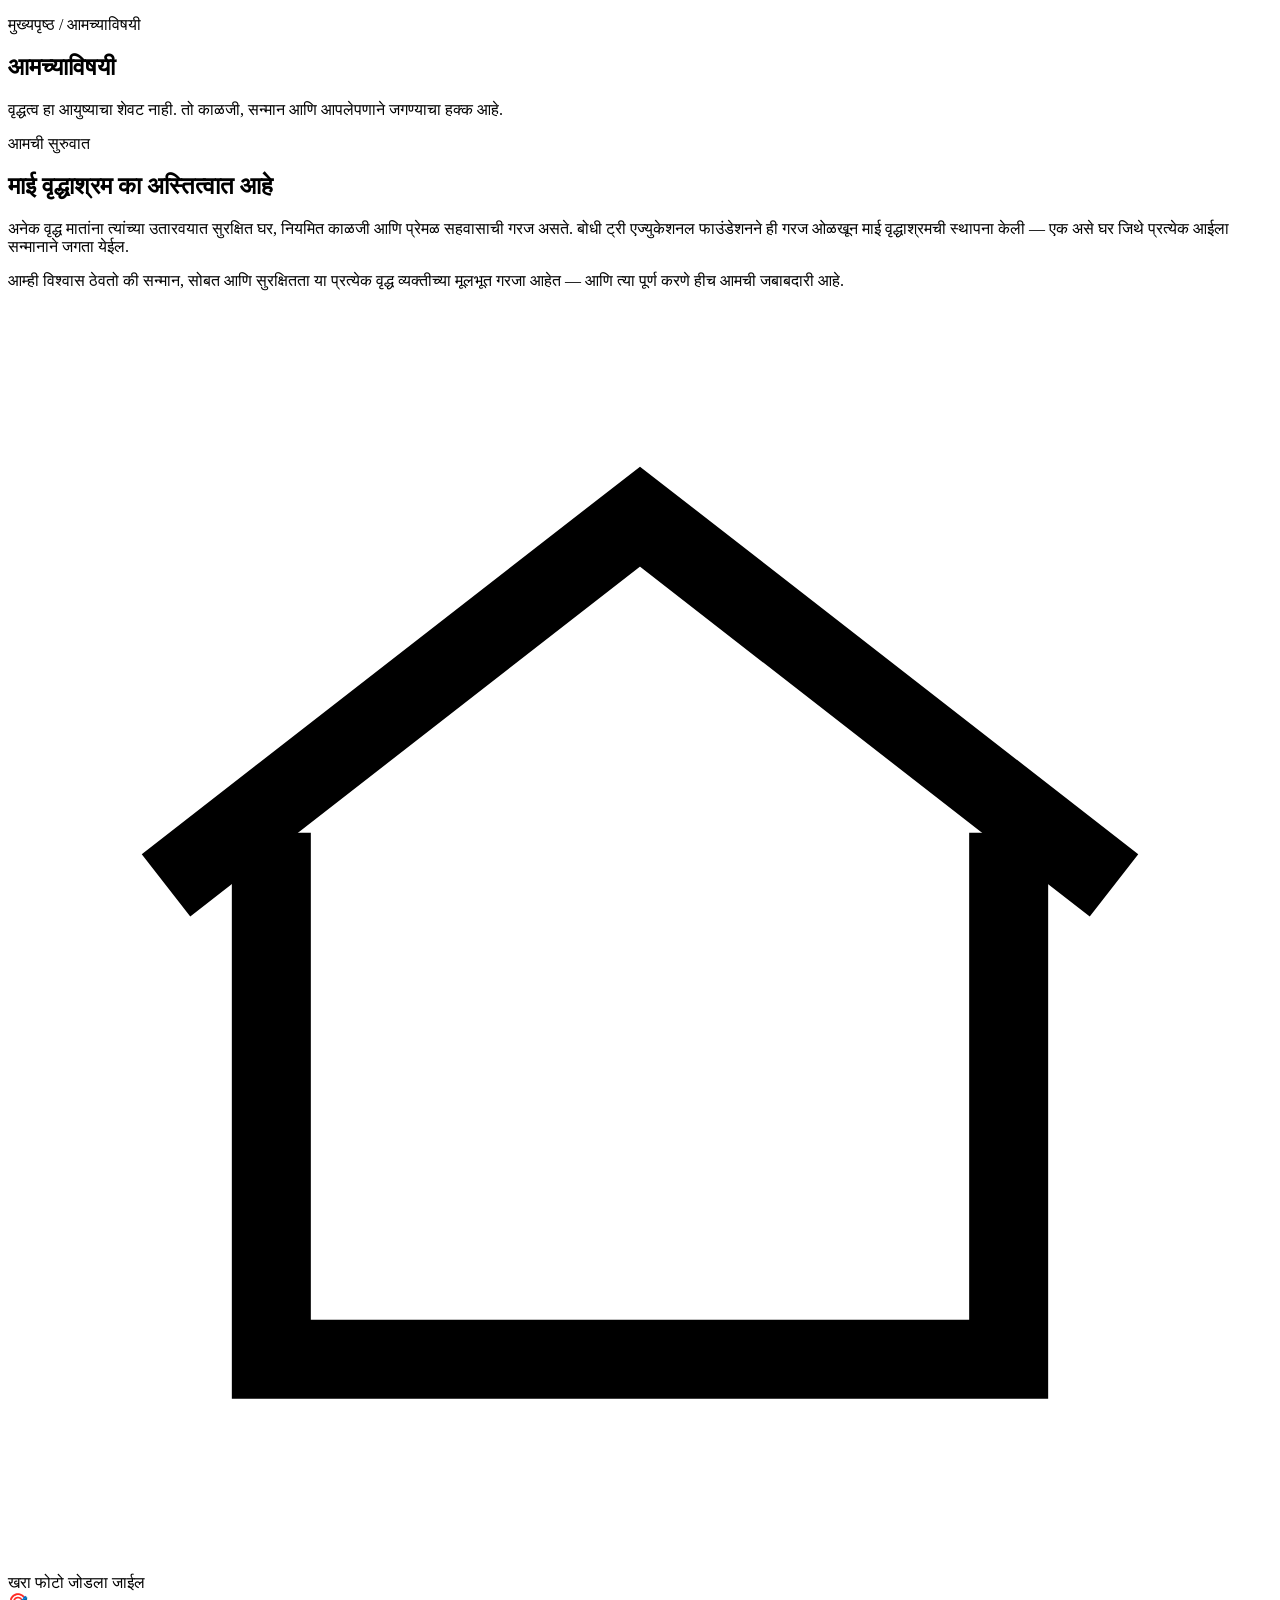
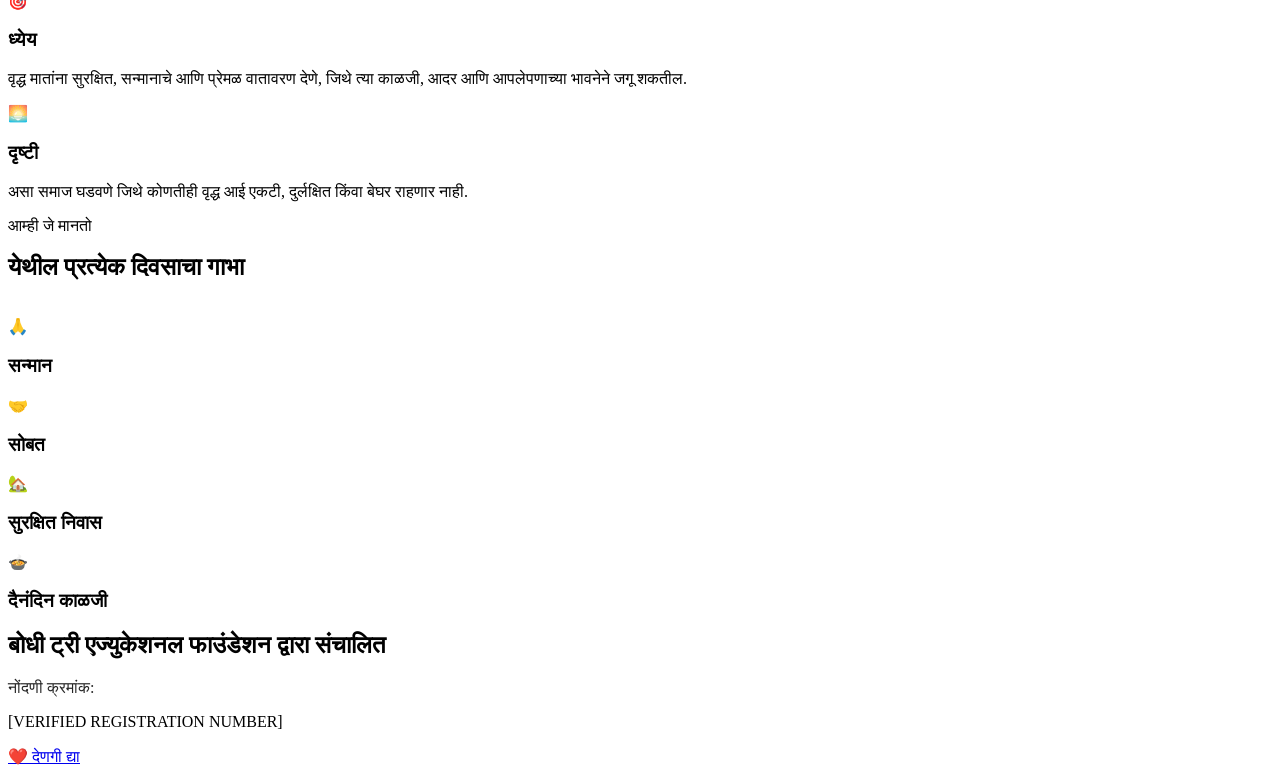
==== about.html @ 8639ff7d "Add files via upload" ====
<!DOCTYPE html>
<html lang="mr" data-lang="mr">
<head>
<meta charset="UTF-8">
<meta name="viewport" content="width=device-width, initial-scale=1.0">
<title>आमच्याविषयी | About Us — Mai Vriddhashram</title>
<meta name="description" content="माई वृद्धाश्रम कशासाठी उभे आहे, आमचे ध्येय, दृष्टी आणि वृद्ध मातांप्रती आमची बांधिलकी याविषयी जाणून घ्या.">
<link rel="canonical" href="[VERIFIED CANONICAL URL]/about.html">
<link rel="preconnect" href="https://fonts.googleapis.com">
<link href="https://fonts.googleapis.com/css2?family=Fraunces:wght@500;600;700&family=Noto+Serif+Devanagari:wght@600;700&family=Work+Sans:wght@400;500;600;700&family=Noto+Sans+Devanagari:wght@400;500;600&display=swap" rel="stylesheet">
<link rel="stylesheet" href="css/style.css">
</head>
<body>
<div id="site-header"></div>
<main id="main">
  <section class="page-hero">
    <div class="container">
      <p class="breadcrumbs" data-mr="मुख्यपृष्ठ / आमच्याविषयी" data-en="Home / About">मुख्यपृष्ठ / आमच्याविषयी</p>
      <h1 data-mr="आमच्याविषयी" data-en="About Us">आमच्याविषयी</h1>
      <p class="max-w-prose mx-auto" data-mr="वृद्धत्व हा आयुष्याचा शेवट नाही. तो काळजी, सन्मान आणि आपलेपणाने जगण्याचा हक्क आहे." data-en="Ageing is not the end of life. Every elderly person deserves care, dignity and belonging.">वृद्धत्व हा आयुष्याचा शेवट नाही. तो काळजी, सन्मान आणि आपलेपणाने जगण्याचा हक्क आहे.</p>
    </div>
  </section>

  <section class="section">
    <div class="container grid grid-2" style="align-items:center;">
      <div class="reveal">
        <p class="eyebrow" data-mr="आमची सुरुवात" data-en="How We Began">आमची सुरुवात</p>
        <h2 data-mr="माई वृद्धाश्रम का अस्तित्वात आहे" data-en="Why Mai Vriddhashram Exists">माई वृद्धाश्रम का अस्तित्वात आहे</h2>
        <p data-mr="अनेक वृद्ध मातांना त्यांच्या उतारवयात सुरक्षित घर, नियमित काळजी आणि प्रेमळ सहवासाची गरज असते. बोधी ट्री एज्युकेशनल फाउंडेशनने ही गरज ओळखून माई वृद्धाश्रमची स्थापना केली — एक असे घर जिथे प्रत्येक आईला सन्मानाने जगता येईल." data-en="Many elderly mothers need a safe home, consistent care and warm companionship in their later years. Bodhi Tree Educational Foundation recognised this need and established Mai Vriddhashram — a home where every mother can live with dignity.">अनेक वृद्ध मातांना त्यांच्या उतारवयात सुरक्षित घर, नियमित काळजी आणि प्रेमळ सहवासाची गरज असते. बोधी ट्री एज्युकेशनल फाउंडेशनने ही गरज ओळखून माई वृद्धाश्रमची स्थापना केली — एक असे घर जिथे प्रत्येक आईला सन्मानाने जगता येईल.</p>
        <p data-mr="आम्ही विश्वास ठेवतो की सन्मान, सोबत आणि सुरक्षितता या प्रत्येक वृद्ध व्यक्तीच्या मूलभूत गरजा आहेत — आणि त्या पूर्ण करणे हीच आमची जबाबदारी आहे." data-en="We believe dignity, companionship and safety are fundamental needs for every elderly person — and meeting them is our responsibility.">आम्ही विश्वास ठेवतो की सन्मान, सोबत आणि सुरक्षितता या प्रत्येक वृद्ध व्यक्तीच्या मूलभूत गरजा आहेत — आणि त्या पूर्ण करणे हीच आमची जबाबदारी आहे.</p>
      </div>
      <div class="hero-media reveal" style="aspect-ratio:4/3;">
        <div class="placeholder-media">
          <svg viewBox="0 0 24 24" fill="none" stroke="currentColor" stroke-width="1.5"><path d="M3 11l9-7 9 7"/><path d="M5 10v10h14V10"/></svg>
          <span data-mr="खरा फोटो जोडला जाईल" data-en="Genuine photograph to be added">खरा फोटो जोडला जाईल</span>
        </div>
      </div>
    </div>
  </section>

  <section class="section section-alt">
    <div class="container">
      <div class="grid grid-2">
        <div class="card reveal">
          <div class="icon-badge">🎯</div>
          <h3 data-mr="ध्येय" data-en="Mission">ध्येय</h3>
          <p data-mr="वृद्ध मातांना सुरक्षित, सन्मानाचे आणि प्रेमळ वातावरण देणे, जिथे त्या काळजी, आदर आणि आपलेपणाच्या भावनेने जगू शकतील." data-en="To provide elderly mothers with a safe, dignified and loving environment where they can live with care, respect and a sense of belonging.">वृद्ध मातांना सुरक्षित, सन्मानाचे आणि प्रेमळ वातावरण देणे, जिथे त्या काळजी, आदर आणि आपलेपणाच्या भावनेने जगू शकतील.</p>
        </div>
        <div class="card reveal">
          <div class="icon-badge">🌅</div>
          <h3 data-mr="दृष्टी" data-en="Vision">दृष्टी</h3>
          <p data-mr="असा समाज घडवणे जिथे कोणतीही वृद्ध आई एकटी, दुर्लक्षित किंवा बेघर राहणार नाही." data-en="A society where no elderly mother feels alone, neglected or without a home.">असा समाज घडवणे जिथे कोणतीही वृद्ध आई एकटी, दुर्लक्षित किंवा बेघर राहणार नाही.</p>
        </div>
      </div>
    </div>
  </section>

  <section class="section">
    <div class="container">
      <div class="text-center reveal" style="margin-bottom:36px;">
        <p class="eyebrow" data-mr="आम्ही जे मानतो" data-en="What We Believe">आम्ही जे मानतो</p>
        <h2 data-mr="येथील प्रत्येक दिवसाचा गाभा" data-en="What every day here is built on">येथील प्रत्येक दिवसाचा गाभा</h2>
      </div>
      <div class="grid grid-4">
        <div class="card text-center reveal"><div class="icon-badge mx-auto">🙏</div><h3 data-mr="सन्मान" data-en="Dignity">सन्मान</h3></div>
        <div class="card text-center reveal"><div class="icon-badge mx-auto">🤝</div><h3 data-mr="सोबत" data-en="Companionship">सोबत</h3></div>
        <div class="card text-center reveal"><div class="icon-badge mx-auto">🏡</div><h3 data-mr="सुरक्षित निवास" data-en="Safe Living">सुरक्षित निवास</h3></div>
        <div class="card text-center reveal"><div class="icon-badge mx-auto">🍲</div><h3 data-mr="दैनंदिन काळजी" data-en="Daily Care">दैनंदिन काळजी</h3></div>
      </div>
    </div>
  </section>

  <section class="section section-deep text-center">
    <div class="container">
      <h2 class="max-w-prose mx-auto" data-mr="बोधी ट्री एज्युकेशनल फाउंडेशन द्वारा संचालित" data-en="Run by Bodhi Tree Educational Foundation">बोधी ट्री एज्युकेशनल फाउंडेशन द्वारा संचालित</h2>
      <p class="max-w-prose mx-auto" style="opacity:.85;" data-mr="नोंदणी क्रमांक:" data-en="Registration No.:">नोंदणी क्रमांक:</p>
      <p id="regNo" class="max-w-prose mx-auto"></p>
      <a href="donate.html" class="btn btn-gold" data-mr="❤️ देणगी द्या" data-en="❤️ Donate Now">❤️ देणगी द्या</a>
    </div>
  </section>
</main>
<div id="site-footer"></div>
<script src="config.js"></script>
<script src="js/common.js"></script>
<script src="js/main.js"></script>
<script>document.addEventListener("DOMContentLoaded",()=>{document.getElementById("regNo").textContent = SITE_CONFIG.registrationNumber;});</script>
</body>
</html>
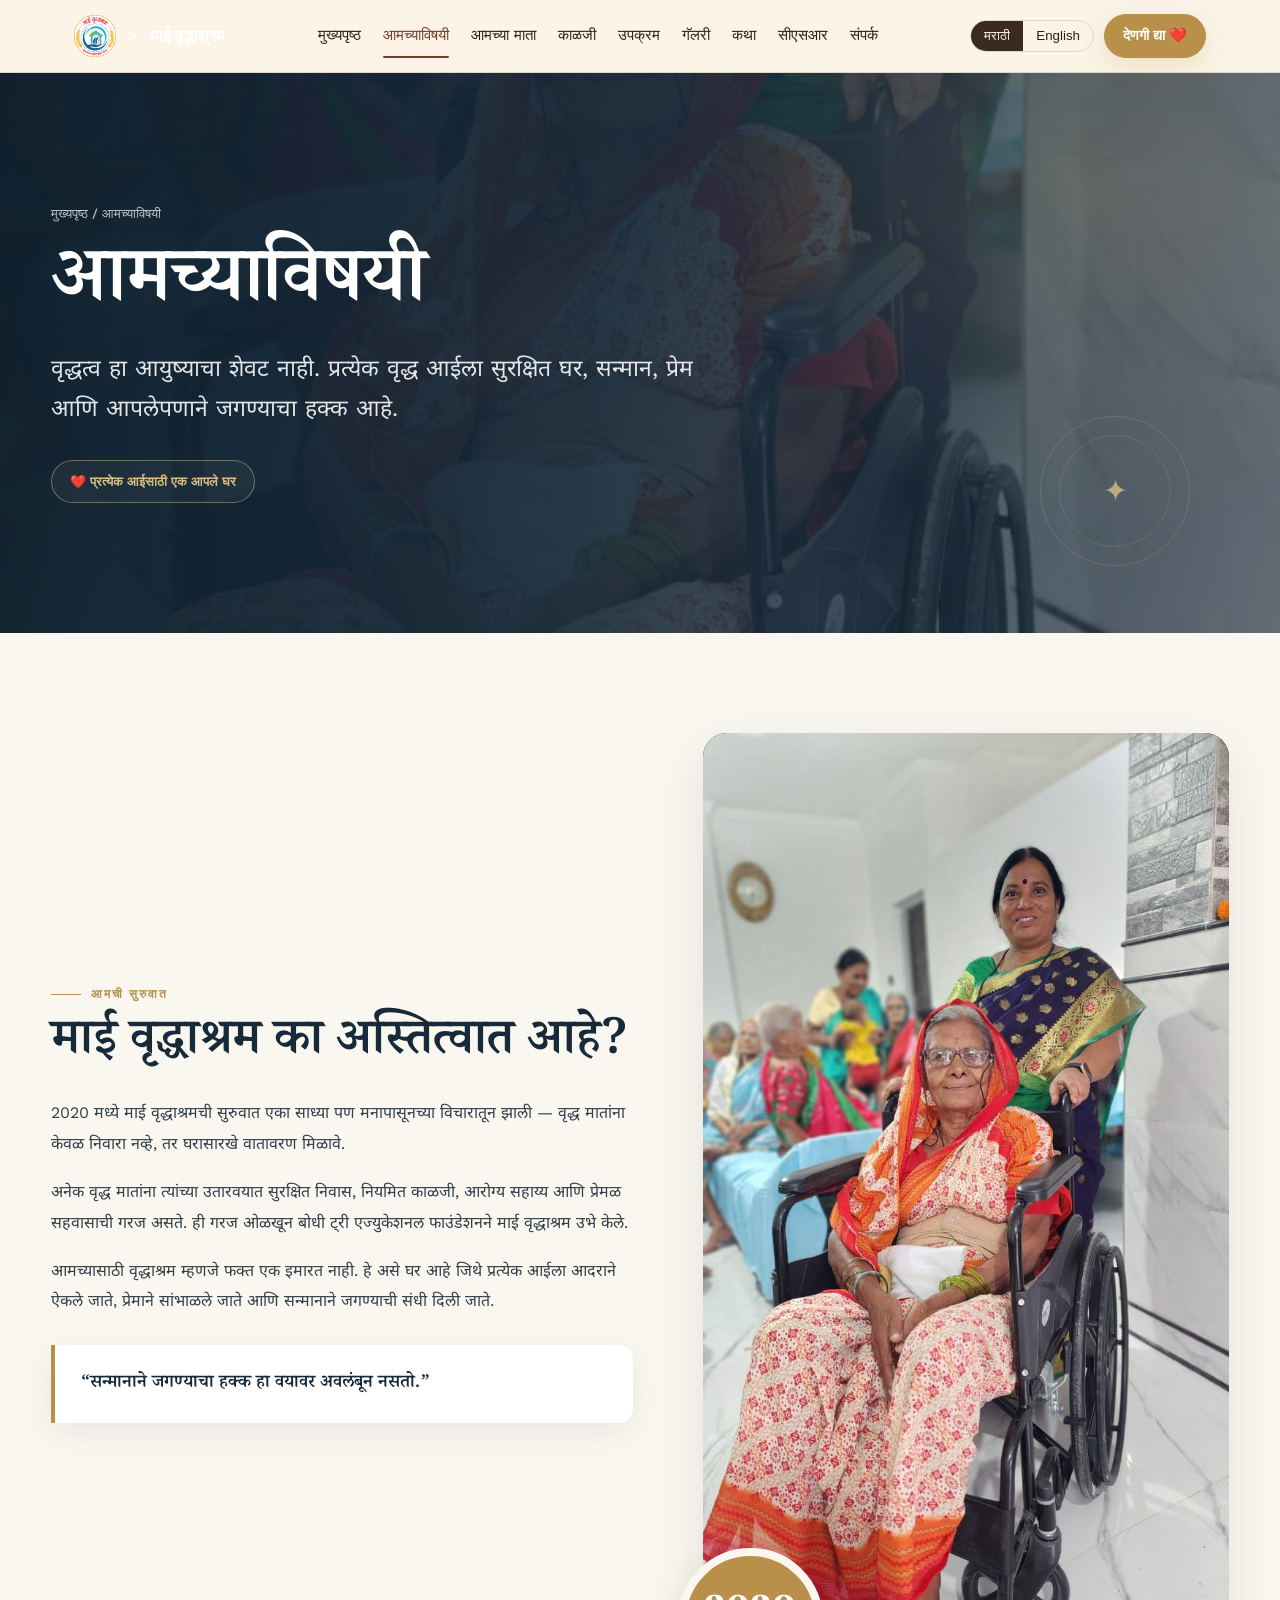
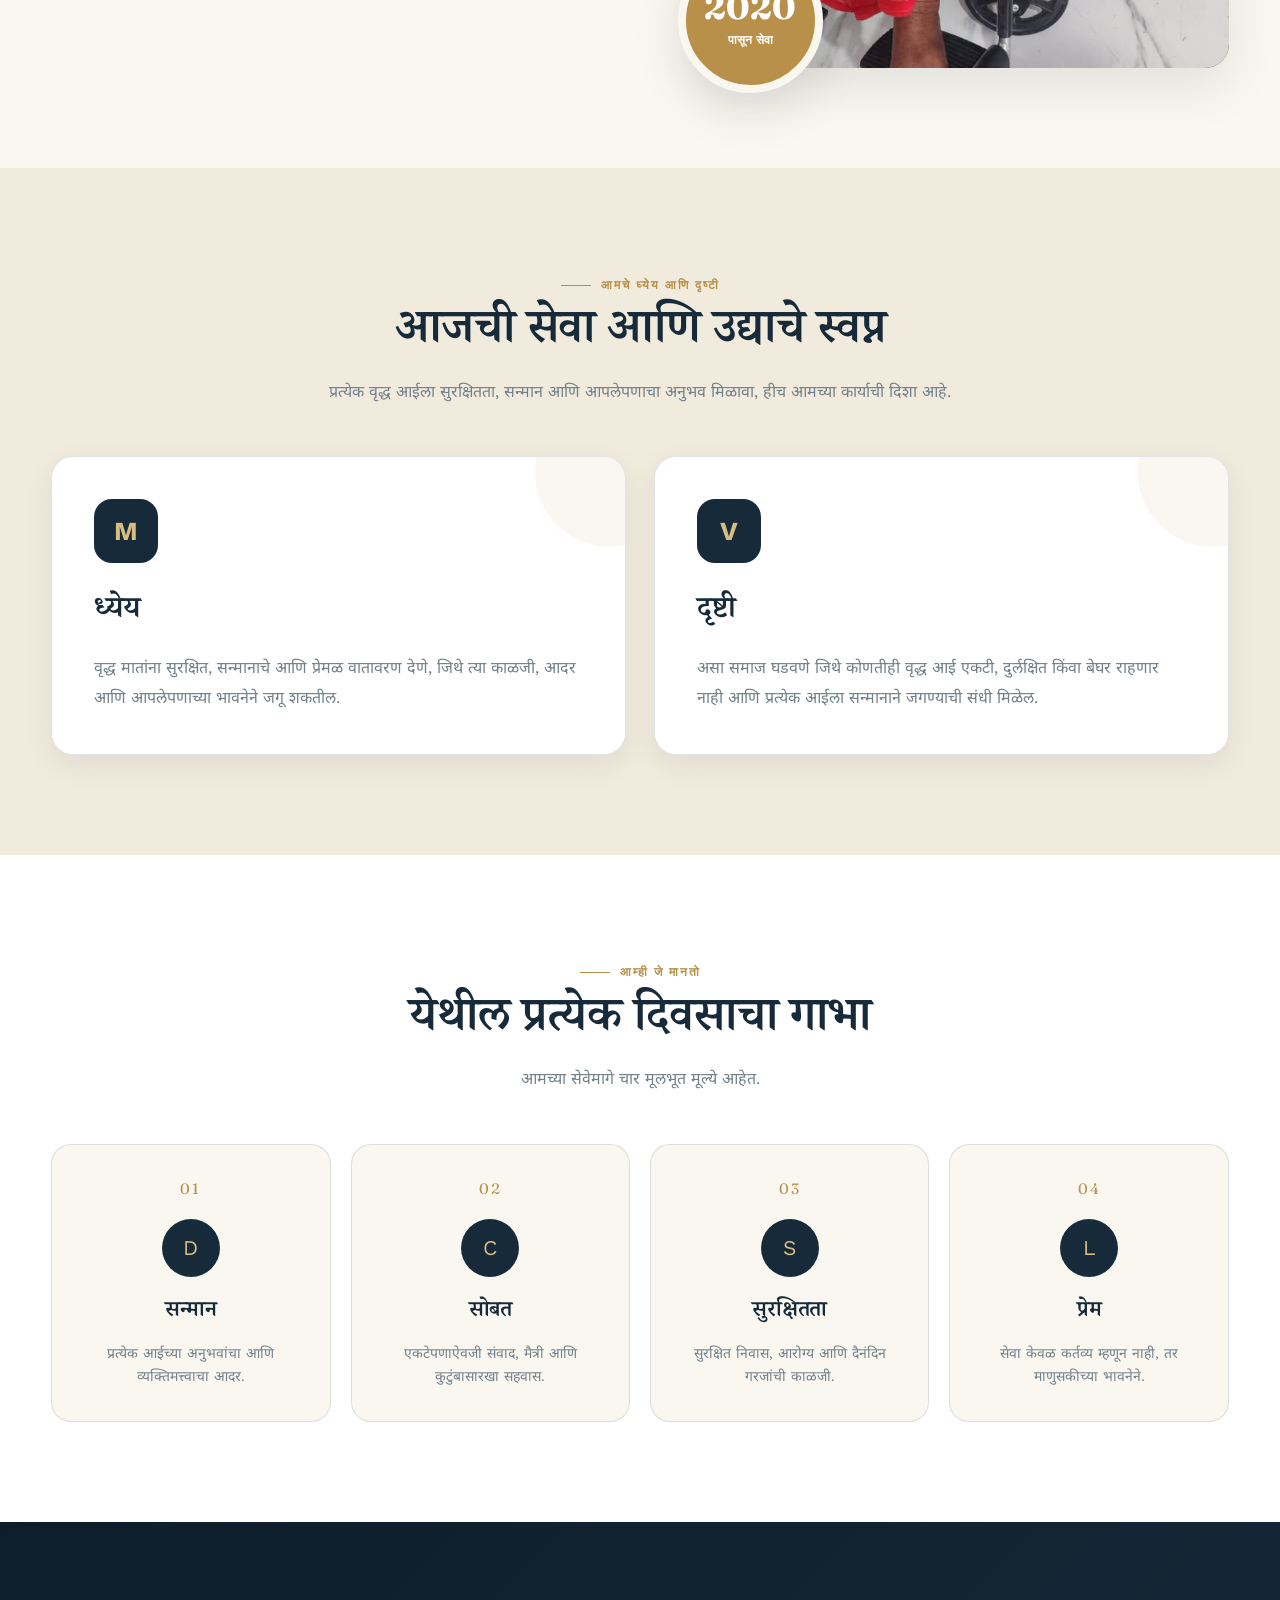
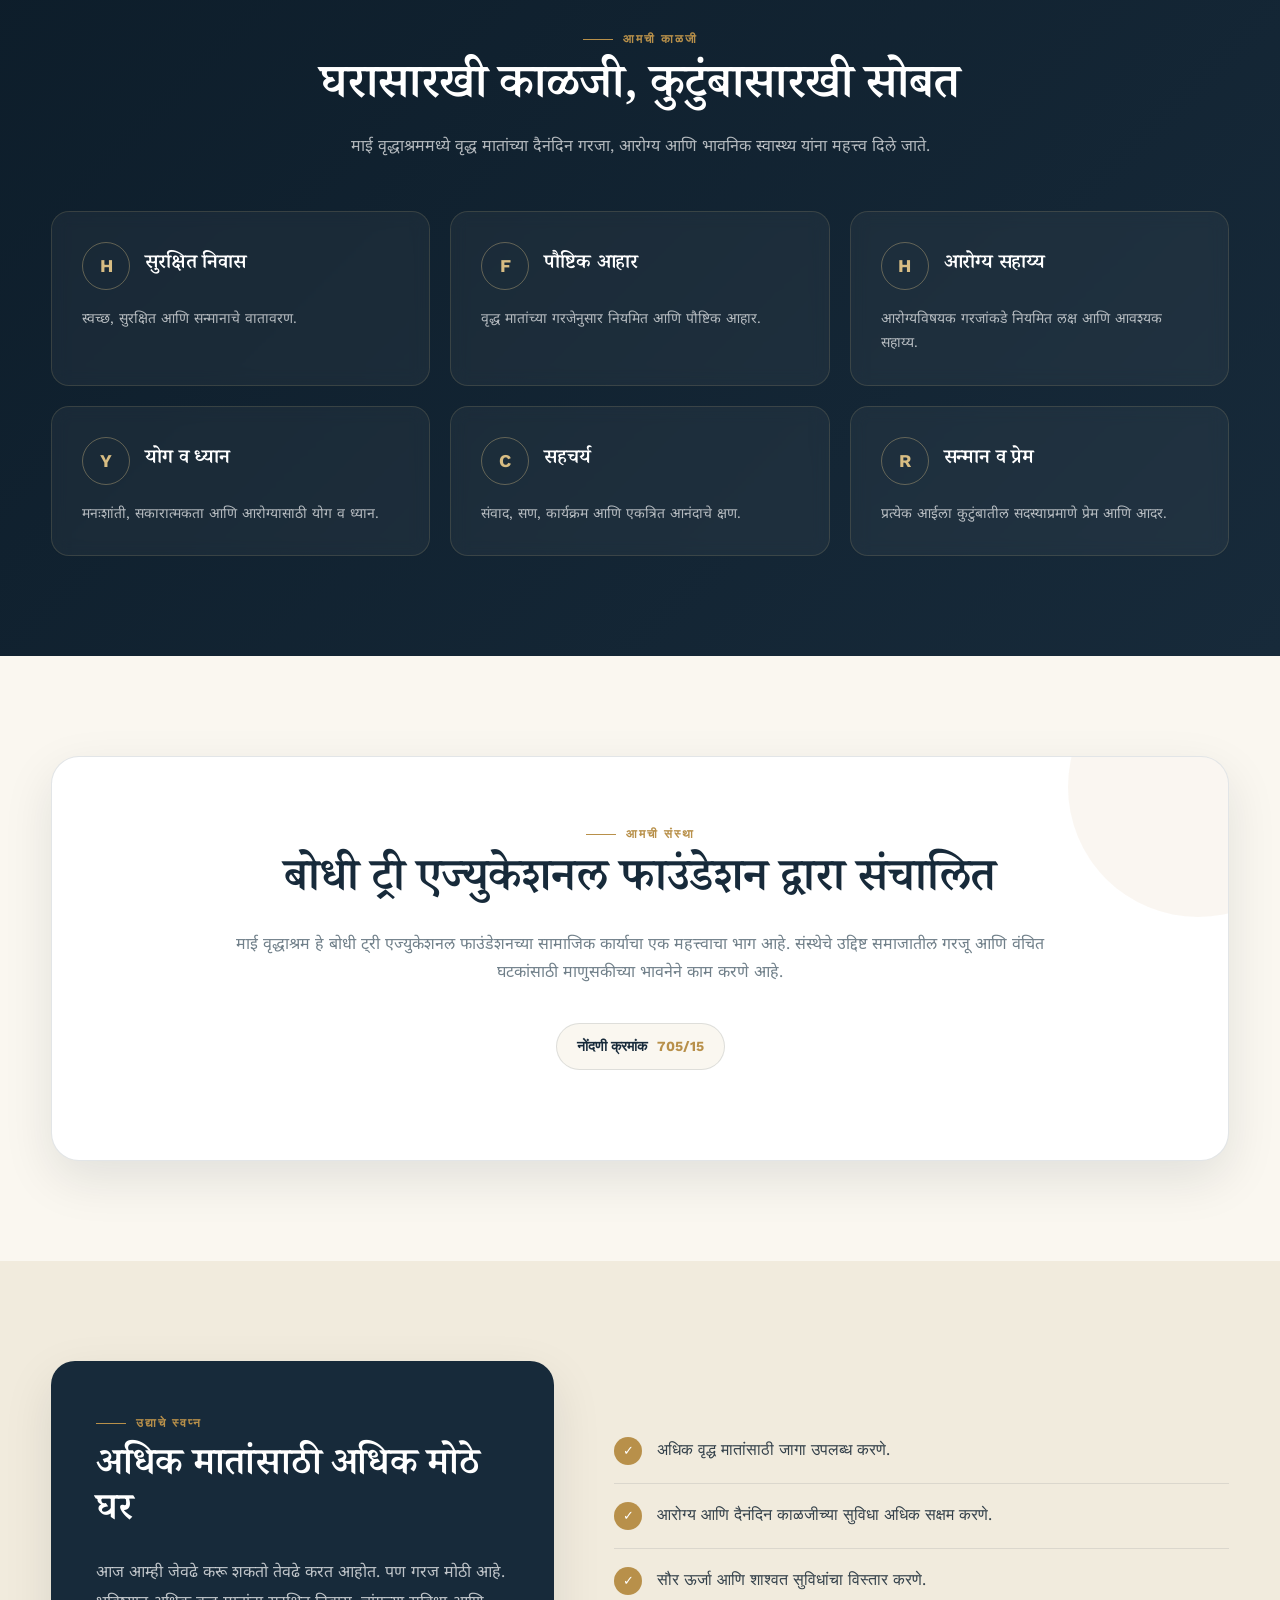
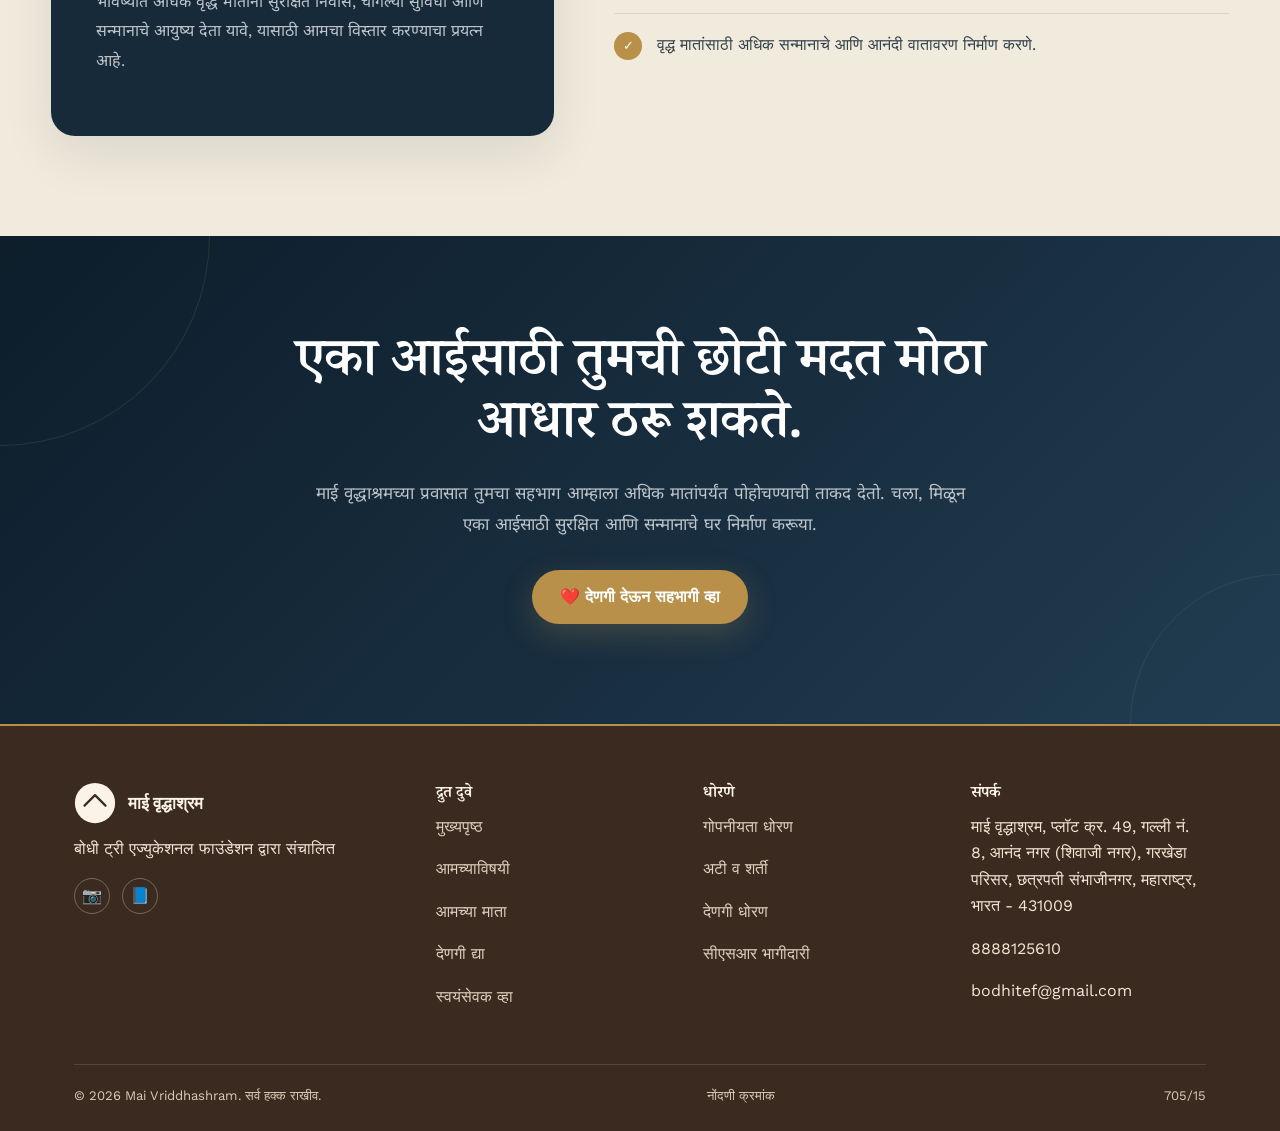
==== commit d49ee2c8: "Update about.html" ====
--- a/about.html
+++ b/about.html
@@ -1,88 +1,2212 @@
 <!DOCTYPE html>
 <html lang="mr" data-lang="mr">
+
 <head>
 <meta charset="UTF-8">
 <meta name="viewport" content="width=device-width, initial-scale=1.0">
+
 <title>आमच्याविषयी | About Us — Mai Vriddhashram</title>
-<meta name="description" content="माई वृद्धाश्रम कशासाठी उभे आहे, आमचे ध्येय, दृष्टी आणि वृद्ध मातांप्रती आमची बांधिलकी याविषयी जाणून घ्या.">
-<link rel="canonical" href="[VERIFIED CANONICAL URL]/about.html">
+
+<meta
+  name="description"
+  content="माई वृद्धाश्रम — वृद्ध मातांना सुरक्षित निवास, सन्मान, प्रेम, आरोग्य सहाय्य आणि आपलेपणाचे घर देण्यासाठी कार्यरत."
+>
+
+<link rel="canonical" href="https://maivriddhashram.github.io/about.html">
+
 <link rel="preconnect" href="https://fonts.googleapis.com">
-<link href="https://fonts.googleapis.com/css2?family=Fraunces:wght@500;600;700&family=Noto+Serif+Devanagari:wght@600;700&family=Work+Sans:wght@400;500;600;700&family=Noto+Sans+Devanagari:wght@400;500;600&display=swap" rel="stylesheet">
+<link rel="preconnect" href="https://fonts.gstatic.com" crossorigin>
+
+<link
+  href="https://fonts.googleapis.com/css2?family=Fraunces:wght@500;600;700&family=Noto+Serif+Devanagari:wght@600;700&family=Work+Sans:wght@400;500;600;700&family=Noto+Sans+Devanagari:wght@400;500;600&display=swap"
+  rel="stylesheet"
+>
+
 <link rel="stylesheet" href="css/style.css">
+
+<style>
+
+/* =========================================================
+   ABOUT PAGE — PREMIUM DESIGN
+   Matches Mai Vriddhashram Home Page
+   Navy + Antique Gold + Warm Cream
+   ========================================================= */
+
+:root{
+  --about-navy:#172A3A;
+  --about-navy-dark:#0D1D2A;
+  --about-navy-mid:#213C51;
+
+  --about-gold:#B8904A;
+  --about-gold-light:#D8BD83;
+
+  --about-cream:#FAF7F0;
+  --about-cream-dark:#F1EBDD;
+
+  --about-white:#FFFFFF;
+
+  --about-text:#33404A;
+  --about-muted:#71808A;
+
+  --about-border:rgba(23,42,58,.12);
+
+  --about-shadow:
+    0 18px 50px rgba(13,29,42,.10);
+
+  --about-shadow-soft:
+    0 10px 30px rgba(13,29,42,.07);
+}
+
+
+/* =========================================================
+   BASIC
+   ========================================================= */
+
+.about-premium{
+  background:var(--about-cream);
+  color:var(--about-text);
+  overflow:hidden;
+}
+
+.about-premium *,
+.about-premium *::before,
+.about-premium *::after{
+  box-sizing:border-box;
+}
+
+.about-premium h1,
+.about-premium h2,
+.about-premium h3,
+.about-premium h4{
+  font-family:
+    "Fraunces",
+    "Noto Serif Devanagari",
+    Georgia,
+    serif;
+  color:var(--about-navy);
+}
+
+.about-premium p{
+  font-family:
+    "Work Sans",
+    "Noto Sans Devanagari",
+    sans-serif;
+}
+
+.about-container{
+  width:min(1180px,92%);
+  margin:0 auto;
+}
+
+.about-eyebrow{
+  display:inline-flex;
+  align-items:center;
+  gap:10px;
+
+  color:var(--about-gold);
+
+  font-size:12px;
+  font-weight:700;
+
+  letter-spacing:2px;
+  text-transform:uppercase;
+
+  margin-bottom:12px;
+}
+
+.about-eyebrow::before{
+  content:"";
+  width:30px;
+  height:1px;
+  background:var(--about-gold);
+}
+
+
+/* =========================================================
+   PREMIUM HERO
+   ========================================================= */
+
+.about-hero{
+  position:relative;
+
+  min-height:560px;
+
+  display:flex;
+  align-items:center;
+
+  background:
+    linear-gradient(
+      105deg,
+      rgba(13,29,42,.98) 0%,
+      rgba(23,42,58,.93) 48%,
+      rgba(23,42,58,.55) 100%
+    ),
+    url("images/our-mother.jpg") center/cover no-repeat;
+
+  color:white;
+
+  isolation:isolate;
+}
+
+.about-hero::before{
+  content:"";
+
+  position:absolute;
+  inset:0;
+
+  background:
+    radial-gradient(
+      circle at 85% 20%,
+      rgba(216,189,131,.18),
+      transparent 30%
+    );
+
+  pointer-events:none;
+}
+
+.about-hero-content{
+  position:relative;
+  z-index:2;
+
+  width:min(760px,100%);
+
+  padding:90px 0;
+}
+
+.about-breadcrumb{
+  margin-bottom:24px;
+
+  color:rgba(255,255,255,.72);
+
+  font-size:13px;
+  font-weight:500;
+}
+
+.about-hero h1{
+  margin:0 0 20px;
+
+  color:#fff;
+
+  font-size:clamp(42px,7vw,78px);
+
+  line-height:1.04;
+
+  letter-spacing:-1.5px;
+}
+
+.about-hero h1 span{
+  color:var(--about-gold-light);
+}
+
+.about-hero-lead{
+  max-width:690px;
+
+  margin:0 0 30px;
+
+  color:rgba(255,255,255,.88);
+
+  font-size:clamp(18px,2vw,23px);
+
+  line-height:1.75;
+}
+
+.about-hero-tag{
+  display:inline-flex;
+  align-items:center;
+
+  padding:10px 18px;
+
+  border:1px solid rgba(216,189,131,.45);
+
+  border-radius:999px;
+
+  color:var(--about-gold-light);
+
+  background:rgba(255,255,255,.04);
+
+  font-size:13px;
+  font-weight:600;
+}
+
+.about-hero-decoration{
+  position:absolute;
+
+  right:7%;
+  bottom:12%;
+
+  width:150px;
+  height:150px;
+
+  border:1px solid rgba(216,189,131,.25);
+
+  border-radius:50%;
+
+  opacity:.8;
+}
+
+.about-hero-decoration::before{
+  content:"";
+
+  position:absolute;
+
+  inset:18px;
+
+  border:1px solid rgba(216,189,131,.2);
+
+  border-radius:50%;
+}
+
+.about-hero-decoration::after{
+  content:"✦";
+
+  position:absolute;
+
+  inset:0;
+
+  display:flex;
+  align-items:center;
+  justify-content:center;
+
+  color:var(--about-gold-light);
+
+  font-size:30px;
+}
+
+
+/* =========================================================
+   INTRO / BEGINNING
+   ========================================================= */
+
+.about-story{
+  padding:100px 0;
+
+  background:var(--about-cream);
+}
+
+.about-story-grid{
+  display:grid;
+
+  grid-template-columns:
+    minmax(0,1.05fr)
+    minmax(0,.95fr);
+
+  gap:70px;
+
+  align-items:center;
+}
+
+.about-story h2{
+  margin:0 0 24px;
+
+  font-size:clamp(32px,4vw,50px);
+
+  line-height:1.15;
+}
+
+.about-story-text{
+  font-size:16px;
+
+  line-height:1.9;
+
+  color:var(--about-text);
+
+  margin-bottom:18px;
+}
+
+.about-story-highlight{
+  margin-top:28px;
+
+  padding:24px 26px;
+
+  border-left:4px solid var(--about-gold);
+
+  background:var(--about-white);
+
+  box-shadow:var(--about-shadow-soft);
+
+  border-radius:0 14px 14px 0;
+}
+
+.about-story-highlight p{
+  margin:0;
+
+  color:var(--about-navy);
+
+  font-family:
+    "Noto Serif Devanagari",
+    serif;
+
+  font-size:18px;
+
+  line-height:1.7;
+
+  font-weight:600;
+}
+
+
+/* Story visual */
+
+.about-story-visual{
+  position:relative;
+}
+
+.about-photo-frame{
+  position:relative;
+
+  min-height:430px;
+
+  border-radius:24px;
+
+  overflow:hidden;
+
+  background:
+    linear-gradient(
+      145deg,
+      var(--about-navy),
+      var(--about-navy-mid)
+    );
+
+  box-shadow:var(--about-shadow);
+}
+
+.about-photo-frame img{
+  width:100%;
+  height:100%;
+
+  min-height:430px;
+
+  object-fit:cover;
+
+  display:block;
+}
+
+.about-photo-placeholder{
+  min-height:430px;
+
+  display:flex;
+  flex-direction:column;
+
+  align-items:center;
+  justify-content:center;
+
+  text-align:center;
+
+  padding:40px;
+
+  color:rgba(255,255,255,.8);
+}
+
+.about-photo-placeholder-mark{
+  width:82px;
+  height:82px;
+
+  display:flex;
+  align-items:center;
+  justify-content:center;
+
+  margin-bottom:20px;
+
+  border:1px solid rgba(216,189,131,.45);
+
+  border-radius:50%;
+
+  color:var(--about-gold-light);
+
+  font-size:32px;
+}
+
+.about-photo-placeholder strong{
+  display:block;
+
+  margin-bottom:8px;
+
+  color:#fff;
+
+  font-family:
+    "Noto Serif Devanagari",
+    serif;
+
+  font-size:20px;
+}
+
+.about-photo-placeholder small{
+  color:rgba(255,255,255,.65);
+
+  line-height:1.6;
+}
+
+.about-story-badge{
+  position:absolute;
+
+  left:-25px;
+  bottom:-25px;
+
+  width:145px;
+  height:145px;
+
+  display:flex;
+  flex-direction:column;
+
+  align-items:center;
+  justify-content:center;
+
+  text-align:center;
+
+  background:var(--about-gold);
+
+  color:#fff;
+
+  border-radius:50%;
+
+  border:8px solid var(--about-cream);
+
+  box-shadow:var(--about-shadow);
+}
+
+.about-story-badge strong{
+  font-family:
+    "Fraunces",
+    serif;
+
+  font-size:34px;
+
+  line-height:1;
+}
+
+.about-story-badge span{
+  margin-top:7px;
+
+  font-size:12px;
+
+  font-weight:600;
+}
+
+
+/* =========================================================
+   MISSION / VISION
+   ========================================================= */
+
+.about-purpose{
+  padding:100px 0;
+
+  background:var(--about-cream-dark);
+}
+
+.about-section-heading{
+  max-width:720px;
+
+  margin:0 auto 50px;
+
+  text-align:center;
+}
+
+.about-section-heading h2{
+  margin:0 0 15px;
+
+  font-size:clamp(32px,4vw,48px);
+
+  line-height:1.15;
+}
+
+.about-section-heading p{
+  margin:0;
+
+  color:var(--about-muted);
+
+  font-size:16px;
+
+  line-height:1.8;
+}
+
+.about-purpose-grid{
+  display:grid;
+
+  grid-template-columns:repeat(2,minmax(0,1fr));
+
+  gap:28px;
+}
+
+.about-purpose-card{
+  position:relative;
+
+  padding:42px;
+
+  background:#fff;
+
+  border:1px solid var(--about-border);
+
+  border-radius:22px;
+
+  box-shadow:var(--about-shadow-soft);
+
+  overflow:hidden;
+
+  transition:
+    transform .3s ease,
+    box-shadow .3s ease;
+}
+
+.about-purpose-card:hover{
+  transform:translateY(-6px);
+
+  box-shadow:var(--about-shadow);
+}
+
+.about-purpose-card::after{
+  content:"";
+
+  position:absolute;
+
+  width:150px;
+  height:150px;
+
+  right:-60px;
+  top:-60px;
+
+  border-radius:50%;
+
+  background:rgba(184,144,74,.08);
+}
+
+.about-purpose-icon{
+  width:64px;
+  height:64px;
+
+  display:flex;
+  align-items:center;
+  justify-content:center;
+
+  margin-bottom:25px;
+
+  background:var(--about-navy);
+
+  color:var(--about-gold-light);
+
+  border-radius:18px;
+
+  font-size:26px;
+
+  font-weight:700;
+}
+
+.about-purpose-card h3{
+  margin:0 0 15px;
+
+  font-size:30px;
+}
+
+.about-purpose-card p{
+  margin:0;
+
+  color:var(--about-muted);
+
+  font-size:16px;
+
+  line-height:1.85;
+}
+
+
+/* =========================================================
+   VALUES
+   ========================================================= */
+
+.about-values{
+  padding:100px 0;
+
+  background:#fff;
+}
+
+.about-values-grid{
+  display:grid;
+
+  grid-template-columns:
+    repeat(4,minmax(0,1fr));
+
+  gap:20px;
+}
+
+.about-value{
+  padding:32px 24px;
+
+  text-align:center;
+
+  border:1px solid var(--about-border);
+
+  border-radius:20px;
+
+  background:var(--about-cream);
+
+  transition:
+    transform .3s ease,
+    border-color .3s ease;
+}
+
+.about-value:hover{
+  transform:translateY(-5px);
+
+  border-color:rgba(184,144,74,.45);
+}
+
+.about-value-number{
+  margin-bottom:18px;
+
+  color:var(--about-gold);
+
+  font-family:"Fraunces",serif;
+
+  font-size:15px;
+
+  letter-spacing:2px;
+}
+
+.about-value-symbol{
+  width:58px;
+  height:58px;
+
+  margin:0 auto 18px;
+
+  display:flex;
+  align-items:center;
+  justify-content:center;
+
+  background:var(--about-navy);
+
+  color:var(--about-gold-light);
+
+  border-radius:50%;
+
+  font-size:21px;
+}
+
+.about-value h3{
+  margin:0 0 10px;
+
+  font-size:22px;
+}
+
+.about-value p{
+  margin:0;
+
+  color:var(--about-muted);
+
+  font-size:14px;
+
+  line-height:1.7;
+}
+
+
+/* =========================================================
+   CARE SECTION
+   ========================================================= */
+
+.about-care{
+  padding:100px 0;
+
+  background:
+    linear-gradient(
+      135deg,
+      var(--about-navy-dark),
+      var(--about-navy)
+    );
+
+  color:#fff;
+}
+
+.about-care .about-section-heading h2{
+  color:#fff;
+}
+
+.about-care .about-section-heading p{
+  color:rgba(255,255,255,.68);
+}
+
+.about-care-grid{
+  display:grid;
+
+  grid-template-columns:
+    repeat(3,minmax(0,1fr));
+
+  gap:20px;
+}
+
+.about-care-card{
+  padding:30px;
+
+  border:1px solid rgba(216,189,131,.16);
+
+  border-radius:18px;
+
+  background:rgba(255,255,255,.045);
+
+  backdrop-filter:blur(8px);
+
+  transition:
+    background .3s ease,
+    transform .3s ease;
+}
+
+.about-care-card:hover{
+  transform:translateY(-5px);
+
+  background:rgba(255,255,255,.075);
+}
+
+.about-care-top{
+  display:flex;
+
+  align-items:center;
+
+  gap:15px;
+
+  margin-bottom:16px;
+}
+
+.about-care-symbol{
+  width:48px;
+  height:48px;
+
+  flex:0 0 48px;
+
+  display:flex;
+  align-items:center;
+  justify-content:center;
+
+  border:1px solid rgba(216,189,131,.38);
+
+  border-radius:50%;
+
+  color:var(--about-gold-light);
+
+  font-size:18px;
+
+  font-weight:700;
+}
+
+.about-care-card h3{
+  margin:0;
+
+  color:#fff;
+
+  font-size:20px;
+}
+
+.about-care-card p{
+  margin:0;
+
+  color:rgba(255,255,255,.68);
+
+  font-size:14px;
+
+  line-height:1.75;
+}
+
+
+/* =========================================================
+   FOUNDATION
+   ========================================================= */
+
+.about-foundation{
+  padding:100px 0;
+
+  background:var(--about-cream);
+}
+
+.about-foundation-box{
+  position:relative;
+
+  padding:60px;
+
+  background:#fff;
+
+  border:1px solid var(--about-border);
+
+  border-radius:28px;
+
+  box-shadow:var(--about-shadow);
+
+  overflow:hidden;
+}
+
+.about-foundation-box::before{
+  content:"";
+
+  position:absolute;
+
+  width:260px;
+  height:260px;
+
+  right:-100px;
+  top:-100px;
+
+  border-radius:50%;
+
+  background:rgba(184,144,74,.08);
+}
+
+.about-foundation-content{
+  position:relative;
+
+  z-index:1;
+
+  max-width:850px;
+
+  margin:auto;
+
+  text-align:center;
+}
+
+.about-foundation-content h2{
+  margin:0 0 18px;
+
+  font-size:clamp(30px,4vw,46px);
+
+  line-height:1.2;
+}
+
+.about-foundation-content p{
+  color:var(--about-muted);
+
+  line-height:1.8;
+}
+
+.about-reg{
+  display:inline-flex;
+
+  align-items:center;
+
+  gap:10px;
+
+  margin:20px 0 30px;
+
+  padding:11px 20px;
+
+  background:var(--about-cream);
+
+  border:1px solid var(--about-border);
+
+  border-radius:999px;
+
+  color:var(--about-navy);
+
+  font-size:14px;
+
+  font-weight:600;
+}
+
+.about-reg strong{
+  color:var(--about-gold);
+}
+
+
+/* =========================================================
+   FUTURE VISION
+   ========================================================= */
+
+.about-future{
+  padding:100px 0;
+
+  background:var(--about-cream-dark);
+}
+
+.about-future-grid{
+  display:grid;
+
+  grid-template-columns:
+    minmax(0,.9fr)
+    minmax(0,1.1fr);
+
+  gap:60px;
+
+  align-items:center;
+}
+
+.about-future-panel{
+  padding:45px;
+
+  background:var(--about-navy);
+
+  border-radius:24px;
+
+  color:#fff;
+
+  box-shadow:var(--about-shadow);
+}
+
+.about-future-panel h2{
+  margin:0 0 20px;
+
+  color:#fff;
+
+  font-size:38px;
+}
+
+.about-future-panel p{
+  color:rgba(255,255,255,.72);
+
+  line-height:1.85;
+}
+
+.about-future-list{
+  list-style:none;
+
+  padding:0;
+  margin:0;
+}
+
+.about-future-list li{
+  display:flex;
+
+  align-items:flex-start;
+
+  gap:15px;
+
+  padding:18px 0;
+
+  border-bottom:1px solid rgba(23,42,58,.1);
+
+  color:var(--about-text);
+
+  font-size:16px;
+
+  line-height:1.6;
+}
+
+.about-future-list li:last-child{
+  border-bottom:0;
+}
+
+.about-future-check{
+  flex:0 0 28px;
+
+  width:28px;
+  height:28px;
+
+  display:flex;
+  align-items:center;
+  justify-content:center;
+
+  background:var(--about-gold);
+
+  color:#fff;
+
+  border-radius:50%;
+
+  font-size:13px;
+}
+
+
+/* =========================================================
+   FINAL CTA
+   ========================================================= */
+
+.about-cta{
+  position:relative;
+
+  padding:100px 0;
+
+  background:
+    linear-gradient(
+      135deg,
+      var(--about-navy-dark),
+      var(--about-navy-mid)
+    );
+
+  color:#fff;
+
+  text-align:center;
+
+  overflow:hidden;
+}
+
+.about-cta::before{
+  content:"";
+
+  position:absolute;
+
+  width:420px;
+  height:420px;
+
+  left:-210px;
+  top:-210px;
+
+  border:1px solid rgba(216,189,131,.12);
+
+  border-radius:50%;
+}
+
+.about-cta::after{
+  content:"";
+
+  position:absolute;
+
+  width:300px;
+  height:300px;
+
+  right:-150px;
+  bottom:-150px;
+
+  border:1px solid rgba(216,189,131,.10);
+
+  border-radius:50%;
+}
+
+.about-cta-content{
+  position:relative;
+
+  z-index:1;
+
+  max-width:760px;
+
+  margin:auto;
+}
+
+.about-cta h2{
+  margin:0 0 18px;
+
+  color:#fff;
+
+  font-size:clamp(34px,5vw,54px);
+
+  line-height:1.15;
+}
+
+.about-cta p{
+  margin:0 auto 30px;
+
+  max-width:650px;
+
+  color:rgba(255,255,255,.72);
+
+  font-size:17px;
+
+  line-height:1.8;
+}
+
+.about-cta-button{
+  display:inline-flex;
+
+  align-items:center;
+  justify-content:center;
+
+  min-height:52px;
+
+  padding:14px 28px;
+
+  border-radius:999px;
+
+  background:var(--about-gold);
+
+  color:#fff;
+
+  text-decoration:none;
+
+  font-weight:700;
+
+  box-shadow:
+    0 10px 30px rgba(184,144,74,.25);
+
+  transition:
+    transform .25s ease,
+    background .25s ease;
+}
+
+.about-cta-button:hover{
+  transform:translateY(-3px);
+
+  background:#A47D3E;
+
+  color:#fff;
+}
+
+
+/* =========================================================
+   MOBILE
+   ========================================================= */
+
+@media(max-width:900px){
+
+  .about-story-grid,
+  .about-future-grid{
+    grid-template-columns:1fr;
+
+    gap:45px;
+  }
+
+  .about-values-grid{
+    grid-template-columns:
+      repeat(2,minmax(0,1fr));
+  }
+
+  .about-care-grid{
+    grid-template-columns:
+      repeat(2,minmax(0,1fr));
+  }
+
+  .about-purpose-grid{
+    grid-template-columns:1fr;
+  }
+
+  .about-story-badge{
+    left:20px;
+  }
+
+  .about-foundation-box{
+    padding:45px 30px;
+  }
+
+}
+
+
+@media(max-width:600px){
+
+  .about-hero{
+    min-height:520px;
+
+    background-position:center;
+  }
+
+  .about-hero-content{
+    padding:75px 0;
+  }
+
+  .about-hero h1{
+    font-size:45px;
+  }
+
+  .about-hero-lead{
+    font-size:17px;
+
+    line-height:1.7;
+  }
+
+  .about-hero-decoration{
+    right:-30px;
+    bottom:30px;
+
+    width:120px;
+    height:120px;
+  }
+
+  .about-story,
+  .about-purpose,
+  .about-values,
+  .about-care,
+  .about-foundation,
+  .about-future,
+  .about-cta{
+    padding:70px 0;
+  }
+
+  .about-photo-frame,
+  .about-photo-placeholder,
+  .about-photo-frame img{
+    min-height:330px;
+  }
+
+  .about-story-badge{
+    width:120px;
+    height:120px;
+
+    left:10px;
+    bottom:-20px;
+  }
+
+  .about-story-badge strong{
+    font-size:28px;
+  }
+
+  .about-purpose-card{
+    padding:30px;
+  }
+
+  .about-values-grid{
+    grid-template-columns:1fr;
+  }
+
+  .about-care-grid{
+    grid-template-columns:1fr;
+  }
+
+  .about-foundation-box{
+    padding:35px 22px;
+
+    border-radius:22px;
+  }
+
+  .about-future-panel{
+    padding:32px 25px;
+  }
+
+  .about-future-panel h2{
+    font-size:31px;
+  }
+
+}
+
+
+/* =========================================================
+   REDUCED MOTION
+   ========================================================= */
+
+@media(prefers-reduced-motion:reduce){
+
+  .about-premium *,
+  .about-premium *::before,
+  .about-premium *::after{
+    scroll-behavior:auto !important;
+    transition:none !important;
+  }
+
+}
+
+</style>
+
 </head>
+
+
 <body>
+
+<!-- HEADER -->
 <div id="site-header"></div>
-<main id="main">
-  <section class="page-hero">
-    <div class="container">
-      <p class="breadcrumbs" data-mr="मुख्यपृष्ठ / आमच्याविषयी" data-en="Home / About">मुख्यपृष्ठ / आमच्याविषयी</p>
-      <h1 data-mr="आमच्याविषयी" data-en="About Us">आमच्याविषयी</h1>
-      <p class="max-w-prose mx-auto" data-mr="वृद्धत्व हा आयुष्याचा शेवट नाही. तो काळजी, सन्मान आणि आपलेपणाने जगण्याचा हक्क आहे." data-en="Ageing is not the end of life. Every elderly person deserves care, dignity and belonging.">वृद्धत्व हा आयुष्याचा शेवट नाही. तो काळजी, सन्मान आणि आपलेपणाने जगण्याचा हक्क आहे.</p>
+
+
+<main id="main" class="about-premium">
+
+
+<!-- =====================================================
+     HERO
+     ===================================================== -->
+
+<section class="about-hero">
+
+  <div class="about-container">
+
+    <div class="about-hero-content">
+
+      <div
+        class="about-breadcrumb"
+        data-mr="मुख्यपृष्ठ / आमच्याविषयी"
+        data-en="Home / About Us"
+      >
+        मुख्यपृष्ठ / आमच्याविषयी
+      </div>
+
+      <h1
+        data-mr="आमच्याविषयी"
+        data-en="About Us"
+      >
+        आमच्याविषयी
+      </h1>
+
+      <p
+        class="about-hero-lead"
+        data-mr="वृद्धत्व हा आयुष्याचा शेवट नाही. प्रत्येक वृद्ध आईला सुरक्षित घर, सन्मान, प्रेम आणि आपलेपणाने जगण्याचा हक्क आहे."
+        data-en="Ageing is not the end of life. Every elderly mother deserves a safe home, dignity, love and a true sense of belonging."
+      >
+        वृद्धत्व हा आयुष्याचा शेवट नाही.
+        प्रत्येक वृद्ध आईला सुरक्षित घर, सन्मान,
+        प्रेम आणि आपलेपणाने जगण्याचा हक्क आहे.
+      </p>
+
+      <div
+        class="about-hero-tag"
+        data-mr="❤️ प्रत्येक आईसाठी एक आपले घर"
+        data-en="❤️ A place to call home for every mother"
+      >
+        ❤️ प्रत्येक आईसाठी एक आपले घर
+      </div>
+
     </div>
-  </section>
-
-  <section class="section">
-    <div class="container grid grid-2" style="align-items:center;">
-      <div class="reveal">
-        <p class="eyebrow" data-mr="आमची सुरुवात" data-en="How We Began">आमची सुरुवात</p>
-        <h2 data-mr="माई वृद्धाश्रम का अस्तित्वात आहे" data-en="Why Mai Vriddhashram Exists">माई वृद्धाश्रम का अस्तित्वात आहे</h2>
-        <p data-mr="अनेक वृद्ध मातांना त्यांच्या उतारवयात सुरक्षित घर, नियमित काळजी आणि प्रेमळ सहवासाची गरज असते. बोधी ट्री एज्युकेशनल फाउंडेशनने ही गरज ओळखून माई वृद्धाश्रमची स्थापना केली — एक असे घर जिथे प्रत्येक आईला सन्मानाने जगता येईल." data-en="Many elderly mothers need a safe home, consistent care and warm companionship in their later years. Bodhi Tree Educational Foundation recognised this need and established Mai Vriddhashram — a home where every mother can live with dignity.">अनेक वृद्ध मातांना त्यांच्या उतारवयात सुरक्षित घर, नियमित काळजी आणि प्रेमळ सहवासाची गरज असते. बोधी ट्री एज्युकेशनल फाउंडेशनने ही गरज ओळखून माई वृद्धाश्रमची स्थापना केली — एक असे घर जिथे प्रत्येक आईला सन्मानाने जगता येईल.</p>
-        <p data-mr="आम्ही विश्वास ठेवतो की सन्मान, सोबत आणि सुरक्षितता या प्रत्येक वृद्ध व्यक्तीच्या मूलभूत गरजा आहेत — आणि त्या पूर्ण करणे हीच आमची जबाबदारी आहे." data-en="We believe dignity, companionship and safety are fundamental needs for every elderly person — and meeting them is our responsibility.">आम्ही विश्वास ठेवतो की सन्मान, सोबत आणि सुरक्षितता या प्रत्येक वृद्ध व्यक्तीच्या मूलभूत गरजा आहेत — आणि त्या पूर्ण करणे हीच आमची जबाबदारी आहे.</p>
+
+  </div>
+
+  <div class="about-hero-decoration"></div>
+
+</section>
+
+
+
+<!-- =====================================================
+     OUR BEGINNING
+     ===================================================== -->
+
+<section class="about-story">
+
+  <div class="about-container">
+
+    <div class="about-story-grid">
+
+      <div>
+
+        <div
+          class="about-eyebrow"
+          data-mr="आमची सुरुवात"
+          data-en="Our Beginning"
+        >
+          आमची सुरुवात
+        </div>
+
+        <h2
+          data-mr="माई वृद्धाश्रम का अस्तित्वात आहे?"
+          data-en="Why Mai Vriddhashram Exists"
+        >
+          माई वृद्धाश्रम का अस्तित्वात आहे?
+        </h2>
+
+        <p
+          class="about-story-text"
+          data-mr="2020 मध्ये माई वृद्धाश्रमची सुरुवात एका साध्या पण मनापासूनच्या विचारातून झाली — वृद्ध मातांना केवळ निवारा नव्हे, तर घरासारखे वातावरण मिळावे."
+          data-en="Mai Vriddhashram began in 2020 with a simple but heartfelt thought — elderly mothers deserve not merely shelter, but a place that feels like home."
+        >
+          2020 मध्ये माई वृद्धाश्रमची सुरुवात
+          एका साध्या पण मनापासूनच्या विचारातून झाली —
+          वृद्ध मातांना केवळ निवारा नव्हे,
+          तर घरासारखे वातावरण मिळावे.
+        </p>
+
+        <p
+          class="about-story-text"
+          data-mr="अनेक वृद्ध मातांना त्यांच्या उतारवयात सुरक्षित निवास, नियमित काळजी, आरोग्य सहाय्य आणि प्रेमळ सहवासाची गरज असते. ही गरज ओळखून बोधी ट्री एज्युकेशनल फाउंडेशनने माई वृद्धाश्रम उभे केले."
+          data-en="Many elderly mothers need safe living, regular care, health support and warm companionship in their later years. Recognising this need, Bodhi Tree Educational Foundation established Mai Vriddhashram."
+        >
+          अनेक वृद्ध मातांना त्यांच्या उतारवयात
+          सुरक्षित निवास, नियमित काळजी,
+          आरोग्य सहाय्य आणि प्रेमळ सहवासाची गरज असते.
+          ही गरज ओळखून बोधी ट्री एज्युकेशनल फाउंडेशनने
+          माई वृद्धाश्रम उभे केले.
+        </p>
+
+        <p
+          class="about-story-text"
+          data-mr="आमच्यासाठी वृद्धाश्रम म्हणजे फक्त एक इमारत नाही. हे असे घर आहे जिथे प्रत्येक आईला आदराने ऐकले जाते, प्रेमाने सांभाळले जाते आणि सन्मानाने जगण्याची संधी दिली जाते."
+          data-en="For us, an old age home is not merely a building. It is a home where every mother is heard with respect, cared for with love and given the opportunity to live with dignity."
+        >
+          आमच्यासाठी वृद्धाश्रम म्हणजे फक्त एक इमारत नाही.
+          हे असे घर आहे जिथे प्रत्येक आईला आदराने ऐकले जाते,
+          प्रेमाने सांभाळले जाते आणि सन्मानाने जगण्याची
+          संधी दिली जाते.
+        </p>
+
+        <div class="about-story-highlight">
+
+          <p
+            data-mr="“सन्मानाने जगण्याचा हक्क हा वयावर अवलंबून नसतो.”"
+            data-en="“The right to live with dignity does not depend on age.”"
+          >
+            “सन्मानाने जगण्याचा हक्क हा
+            वयावर अवलंबून नसतो.”
+          </p>
+
+        </div>
+
       </div>
-      <div class="hero-media reveal" style="aspect-ratio:4/3;">
-        <div class="placeholder-media">
-          <svg viewBox="0 0 24 24" fill="none" stroke="currentColor" stroke-width="1.5"><path d="M3 11l9-7 9 7"/><path d="M5 10v10h14V10"/></svg>
-          <span data-mr="खरा फोटो जोडला जाईल" data-en="Genuine photograph to be added">खरा फोटो जोडला जाईल</span>
+
+
+      <div class="about-story-visual">
+
+        <div class="about-photo-frame">
+
+          <img
+            src="images/our-mother.jpg"
+            alt="Mai Vriddhashram elderly mother"
+            onerror="this.style.display='none'; this.nextElementSibling.style.display='flex';"
+          >
+
+          <div
+            class="about-photo-placeholder"
+            style="display:none;"
+          >
+
+            <div class="about-photo-placeholder-mark">
+              ✦
+            </div>
+
+            <strong
+              data-mr="माई वृद्धाश्रम"
+              data-en="Mai Vriddhashram"
+            >
+              माई वृद्धाश्रम
+            </strong>
+
+            <small
+              data-mr="वृद्ध मातांसाठी सुरक्षित, प्रेमळ आणि सन्मानाचे घर"
+              data-en="A safe, loving and dignified home for elderly mothers"
+            >
+              वृद्ध मातांसाठी सुरक्षित,
+              प्रेमळ आणि सन्मानाचे घर
+            </small>
+
+          </div>
+
         </div>
+
+        <div class="about-story-badge">
+
+          <strong>2020</strong>
+
+          <span
+            data-mr="पासून सेवा"
+            data-en="Serving since"
+          >
+            पासून सेवा
+          </span>
+
+        </div>
+
       </div>
+
     </div>
-  </section>
-
-  <section class="section section-alt">
-    <div class="container">
-      <div class="grid grid-2">
-        <div class="card reveal">
-          <div class="icon-badge">🎯</div>
-          <h3 data-mr="ध्येय" data-en="Mission">ध्येय</h3>
-          <p data-mr="वृद्ध मातांना सुरक्षित, सन्मानाचे आणि प्रेमळ वातावरण देणे, जिथे त्या काळजी, आदर आणि आपलेपणाच्या भावनेने जगू शकतील." data-en="To provide elderly mothers with a safe, dignified and loving environment where they can live with care, respect and a sense of belonging.">वृद्ध मातांना सुरक्षित, सन्मानाचे आणि प्रेमळ वातावरण देणे, जिथे त्या काळजी, आदर आणि आपलेपणाच्या भावनेने जगू शकतील.</p>
+
+  </div>
+
+</section>
+
+
+
+<!-- =====================================================
+     MISSION & VISION
+     ===================================================== -->
+
+<section class="about-purpose">
+
+  <div class="about-container">
+
+    <div class="about-section-heading">
+
+      <div
+        class="about-eyebrow"
+        data-mr="आमचे ध्येय आणि दृष्टी"
+        data-en="Mission & Vision"
+      >
+        आमचे ध्येय आणि दृष्टी
+      </div>
+
+      <h2
+        data-mr="आजची सेवा आणि उद्याचे स्वप्न"
+        data-en="Our Service Today. Our Dream for Tomorrow."
+      >
+        आजची सेवा आणि उद्याचे स्वप्न
+      </h2>
+
+      <p
+        data-mr="प्रत्येक वृद्ध आईला सुरक्षितता, सन्मान आणि आपलेपणाचा अनुभव मिळावा, हीच आमच्या कार्याची दिशा आहे."
+        data-en="Our work is guided by one purpose: every elderly mother should experience safety, dignity and belonging."
+      >
+        प्रत्येक वृद्ध आईला सुरक्षितता,
+        सन्मान आणि आपलेपणाचा अनुभव मिळावा,
+        हीच आमच्या कार्याची दिशा आहे.
+      </p>
+
+    </div>
+
+
+    <div class="about-purpose-grid">
+
+      <article class="about-purpose-card">
+
+        <div class="about-purpose-icon">
+          M
         </div>
-        <div class="card reveal">
-          <div class="icon-badge">🌅</div>
-          <h3 data-mr="दृष्टी" data-en="Vision">दृष्टी</h3>
-          <p data-mr="असा समाज घडवणे जिथे कोणतीही वृद्ध आई एकटी, दुर्लक्षित किंवा बेघर राहणार नाही." data-en="A society where no elderly mother feels alone, neglected or without a home.">असा समाज घडवणे जिथे कोणतीही वृद्ध आई एकटी, दुर्लक्षित किंवा बेघर राहणार नाही.</p>
+
+        <h3
+          data-mr="ध्येय"
+          data-en="Mission"
+        >
+          ध्येय
+        </h3>
+
+        <p
+          data-mr="वृद्ध मातांना सुरक्षित, सन्मानाचे आणि प्रेमळ वातावरण देणे, जिथे त्या काळजी, आदर आणि आपलेपणाच्या भावनेने जगू शकतील."
+          data-en="To provide elderly mothers with a safe, dignified and loving environment where they can live with care, respect and a sense of belonging."
+        >
+          वृद्ध मातांना सुरक्षित, सन्मानाचे
+          आणि प्रेमळ वातावरण देणे,
+          जिथे त्या काळजी, आदर आणि
+          आपलेपणाच्या भावनेने जगू शकतील.
+        </p>
+
+      </article>
+
+
+      <article class="about-purpose-card">
+
+        <div class="about-purpose-icon">
+          V
         </div>
+
+        <h3
+          data-mr="दृष्टी"
+          data-en="Vision"
+        >
+          दृष्टी
+        </h3>
+
+        <p
+          data-mr="असा समाज घडवणे जिथे कोणतीही वृद्ध आई एकटी, दुर्लक्षित किंवा बेघर राहणार नाही आणि प्रत्येक आईला सन्मानाने जगण्याची संधी मिळेल."
+          data-en="To build a society where no elderly mother feels alone, neglected or without a home, and every mother has the opportunity to live with dignity."
+        >
+          असा समाज घडवणे जिथे कोणतीही वृद्ध आई
+          एकटी, दुर्लक्षित किंवा बेघर राहणार नाही
+          आणि प्रत्येक आईला सन्मानाने जगण्याची
+          संधी मिळेल.
+        </p>
+
+      </article>
+
+    </div>
+
+  </div>
+
+</section>
+
+
+
+<!-- =====================================================
+     VALUES
+     ===================================================== -->
+
+<section class="about-values">
+
+  <div class="about-container">
+
+    <div class="about-section-heading">
+
+      <div
+        class="about-eyebrow"
+        data-mr="आम्ही जे मानतो"
+        data-en="What We Believe"
+      >
+        आम्ही जे मानतो
       </div>
+
+      <h2
+        data-mr="येथील प्रत्येक दिवसाचा गाभा"
+        data-en="What Every Day Here Is Built On"
+      >
+        येथील प्रत्येक दिवसाचा गाभा
+      </h2>
+
+      <p
+        data-mr="आमच्या सेवेमागे चार मूलभूत मूल्ये आहेत."
+        data-en="Four fundamental values guide everything we do."
+      >
+        आमच्या सेवेमागे चार मूलभूत मूल्ये आहेत.
+      </p>
+
     </div>
-  </section>
-
-  <section class="section">
-    <div class="container">
-      <div class="text-center reveal" style="margin-bottom:36px;">
-        <p class="eyebrow" data-mr="आम्ही जे मानतो" data-en="What We Believe">आम्ही जे मानतो</p>
-        <h2 data-mr="येथील प्रत्येक दिवसाचा गाभा" data-en="What every day here is built on">येथील प्रत्येक दिवसाचा गाभा</h2>
+
+
+    <div class="about-values-grid">
+
+
+      <article class="about-value">
+
+        <div class="about-value-number">
+          01
+        </div>
+
+        <div class="about-value-symbol">
+          D
+        </div>
+
+        <h3
+          data-mr="सन्मान"
+          data-en="Dignity"
+        >
+          सन्मान
+        </h3>
+
+        <p
+          data-mr="प्रत्येक आईच्या अनुभवांचा आणि व्यक्तिमत्त्वाचा आदर."
+          data-en="Respect for every mother's experiences and individuality."
+        >
+          प्रत्येक आईच्या अनुभवांचा आणि
+          व्यक्तिमत्त्वाचा आदर.
+        </p>
+
+      </article>
+
+
+      <article class="about-value">
+
+        <div class="about-value-number">
+          02
+        </div>
+
+        <div class="about-value-symbol">
+          C
+        </div>
+
+        <h3
+          data-mr="सोबत"
+          data-en="Companionship"
+        >
+          सोबत
+        </h3>
+
+        <p
+          data-mr="एकटेपणाऐवजी संवाद, मैत्री आणि कुटुंबासारखा सहवास."
+          data-en="Conversation, friendship and companionship instead of loneliness."
+        >
+          एकटेपणाऐवजी संवाद, मैत्री
+          आणि कुटुंबासारखा सहवास.
+        </p>
+
+      </article>
+
+
+      <article class="about-value">
+
+        <div class="about-value-number">
+          03
+        </div>
+
+        <div class="about-value-symbol">
+          S
+        </div>
+
+        <h3
+          data-mr="सुरक्षितता"
+          data-en="Safety"
+        >
+          सुरक्षितता
+        </h3>
+
+        <p
+          data-mr="सुरक्षित निवास, आरोग्य आणि दैनंदिन गरजांची काळजी."
+          data-en="Safe living, health support and care for everyday needs."
+        >
+          सुरक्षित निवास, आरोग्य आणि
+          दैनंदिन गरजांची काळजी.
+        </p>
+
+      </article>
+
+
+      <article class="about-value">
+
+        <div class="about-value-number">
+          04
+        </div>
+
+        <div class="about-value-symbol">
+          L
+        </div>
+
+        <h3
+          data-mr="प्रेम"
+          data-en="Love"
+        >
+          प्रेम
+        </h3>
+
+        <p
+          data-mr="सेवा केवळ कर्तव्य म्हणून नाही, तर माणुसकीच्या भावनेने."
+          data-en="Care not merely as a duty, but as an expression of humanity."
+        >
+          सेवा केवळ कर्तव्य म्हणून नाही,
+          तर माणुसकीच्या भावनेने.
+        </p>
+
+      </article>
+
+    </div>
+
+  </div>
+
+</section>
+
+
+
+<!-- =====================================================
+     CARE
+     ===================================================== -->
+
+<section class="about-care">
+
+  <div class="about-container">
+
+    <div class="about-section-heading">
+
+      <div
+        class="about-eyebrow"
+        data-mr="आमची काळजी"
+        data-en="Our Care"
+      >
+        आमची काळजी
       </div>
-      <div class="grid grid-4">
-        <div class="card text-center reveal"><div class="icon-badge mx-auto">🙏</div><h3 data-mr="सन्मान" data-en="Dignity">सन्मान</h3></div>
-        <div class="card text-center reveal"><div class="icon-badge mx-auto">🤝</div><h3 data-mr="सोबत" data-en="Companionship">सोबत</h3></div>
-        <div class="card text-center reveal"><div class="icon-badge mx-auto">🏡</div><h3 data-mr="सुरक्षित निवास" data-en="Safe Living">सुरक्षित निवास</h3></div>
-        <div class="card text-center reveal"><div class="icon-badge mx-auto">🍲</div><h3 data-mr="दैनंदिन काळजी" data-en="Daily Care">दैनंदिन काळजी</h3></div>
+
+      <h2
+        data-mr="घरासारखी काळजी, कुटुंबासारखी सोबत"
+        data-en="Care Like Home. Companionship Like Family."
+      >
+        घरासारखी काळजी,
+        कुटुंबासारखी सोबत
+      </h2>
+
+      <p
+        data-mr="माई वृद्धाश्रममध्ये वृद्ध मातांच्या दैनंदिन गरजा, आरोग्य आणि भावनिक स्वास्थ्य यांना महत्त्व दिले जाते."
+        data-en="At Mai Vriddhashram, we care about the daily needs, health and emotional wellbeing of elderly mothers."
+      >
+        माई वृद्धाश्रममध्ये वृद्ध मातांच्या
+        दैनंदिन गरजा, आरोग्य आणि भावनिक
+        स्वास्थ्य यांना महत्त्व दिले जाते.
+      </p>
+
+    </div>
+
+
+    <div class="about-care-grid">
+
+
+      <article class="about-care-card">
+
+        <div class="about-care-top">
+
+          <div class="about-care-symbol">
+            H
+          </div>
+
+          <h3
+            data-mr="सुरक्षित निवास"
+            data-en="Safe Living"
+          >
+            सुरक्षित निवास
+          </h3>
+
+        </div>
+
+        <p
+          data-mr="स्वच्छ, सुरक्षित आणि सन्मानाचे वातावरण."
+          data-en="A clean, safe and dignified environment."
+        >
+          स्वच्छ, सुरक्षित आणि
+          सन्मानाचे वातावरण.
+        </p>
+
+      </article>
+
+
+      <article class="about-care-card">
+
+        <div class="about-care-top">
+
+          <div class="about-care-symbol">
+            F
+          </div>
+
+          <h3
+            data-mr="पौष्टिक आहार"
+            data-en="Nutritious Food"
+          >
+            पौष्टिक आहार
+          </h3>
+
+        </div>
+
+        <p
+          data-mr="वृद्ध मातांच्या गरजेनुसार नियमित आणि पौष्टिक आहार."
+          data-en="Regular and nutritious meals suited to the needs of elderly mothers."
+        >
+          वृद्ध मातांच्या गरजेनुसार
+          नियमित आणि पौष्टिक आहार.
+        </p>
+
+      </article>
+
+
+      <article class="about-care-card">
+
+        <div class="about-care-top">
+
+          <div class="about-care-symbol">
+            H
+          </div>
+
+          <h3
+            data-mr="आरोग्य सहाय्य"
+            data-en="Health Support"
+          >
+            आरोग्य सहाय्य
+          </h3>
+
+        </div>
+
+        <p
+          data-mr="आरोग्यविषयक गरजांकडे नियमित लक्ष आणि आवश्यक सहाय्य."
+          data-en="Regular attention to health needs and necessary support."
+        >
+          आरोग्यविषयक गरजांकडे नियमित लक्ष
+          आणि आवश्यक सहाय्य.
+        </p>
+
+      </article>
+
+
+      <article class="about-care-card">
+
+        <div class="about-care-top">
+
+          <div class="about-care-symbol">
+            Y
+          </div>
+
+          <h3
+            data-mr="योग व ध्यान"
+            data-en="Yoga & Meditation"
+          >
+            योग व ध्यान
+          </h3>
+
+        </div>
+
+        <p
+          data-mr="मनःशांती, सकारात्मकता आणि आरोग्यासाठी योग व ध्यान."
+          data-en="Yoga and meditation for peace of mind, positivity and wellbeing."
+        >
+          मनःशांती, सकारात्मकता आणि
+          आरोग्यासाठी योग व ध्यान.
+        </p>
+
+      </article>
+
+
+      <article class="about-care-card">
+
+        <div class="about-care-top">
+
+          <div class="about-care-symbol">
+            C
+          </div>
+
+          <h3
+            data-mr="सहचर्य"
+            data-en="Companionship"
+          >
+            सहचर्य
+          </h3>
+
+        </div>
+
+        <p
+          data-mr="संवाद, सण, कार्यक्रम आणि एकत्रित आनंदाचे क्षण."
+          data-en="Conversation, celebrations, activities and shared moments of joy."
+        >
+          संवाद, सण, कार्यक्रम आणि
+          एकत्रित आनंदाचे क्षण.
+        </p>
+
+      </article>
+
+
+      <article class="about-care-card">
+
+        <div class="about-care-top">
+
+          <div class="about-care-symbol">
+          R
+          </div>
+
+          <h3
+            data-mr="सन्मान व प्रेम"
+            data-en="Respect & Love"
+          >
+            सन्मान व प्रेम
+          </h3>
+
+        </div>
+
+        <p
+          data-mr="प्रत्येक आईला कुटुंबातील सदस्याप्रमाणे प्रेम आणि आदर."
+          data-en="Every mother is treated with love and respect like a member of the family."
+        >
+          प्रत्येक आईला कुटुंबातील सदस्याप्रमाणे
+          प्रेम आणि आदर.
+        </p>
+
+      </article>
+
+
+    </div>
+
+  </div>
+
+</section>
+
+
+
+<!-- =====================================================
+     FOUNDATION
+     ===================================================== -->
+
+<section class="about-foundation">
+
+  <div class="about-container">
+
+    <div class="about-foundation-box">
+
+      <div class="about-foundation-content">
+
+        <div
+          class="about-eyebrow"
+          data-mr="आमची संस्था"
+          data-en="Our Organisation"
+        >
+          आमची संस्था
+        </div>
+
+        <h2
+          data-mr="बोधी ट्री एज्युकेशनल फाउंडेशन द्वारा संचालित"
+          data-en="Run by Bodhi Tree Educational Foundation"
+        >
+          बोधी ट्री एज्युकेशनल फाउंडेशन द्वारा संचालित
+        </h2>
+
+        <p
+          data-mr="माई वृद्धाश्रम हे बोधी ट्री एज्युकेशनल फाउंडेशनच्या सामाजिक कार्याचा एक महत्त्वाचा भाग आहे. संस्थेचे उद्दिष्ट समाजातील गरजू आणि वंचित घटकांसाठी माणुसकीच्या भावनेने काम करणे आहे."
+          data-en="Mai Vriddhashram is an important part of the social work of Bodhi Tree Educational Foundation. The organisation works with a commitment to serving vulnerable and underserved communities with humanity."
+        >
+          माई वृद्धाश्रम हे बोधी ट्री एज्युकेशनल
+          फाउंडेशनच्या सामाजिक कार्याचा एक
+          महत्त्वाचा भाग आहे. संस्थेचे उद्दिष्ट
+          समाजातील गरजू आणि वंचित घटकांसाठी
+          माणुसकीच्या भावनेने काम करणे आहे.
+        </p>
+
+        <div class="about-reg">
+
+          <span
+            data-mr="नोंदणी क्रमांक"
+            data-en="Registration No."
+          >
+            नोंदणी क्रमांक
+          </span>
+
+          <strong id="regNo">
+            F-23015
+          </strong>
+
+        </div>
+
       </div>
+
     </div>
-  </section>
-
-  <section class="section section-deep text-center">
-    <div class="container">
-      <h2 class="max-w-prose mx-auto" data-mr="बोधी ट्री एज्युकेशनल फाउंडेशन द्वारा संचालित" data-en="Run by Bodhi Tree Educational Foundation">बोधी ट्री एज्युकेशनल फाउंडेशन द्वारा संचालित</h2>
-      <p class="max-w-prose mx-auto" style="opacity:.85;" data-mr="नोंदणी क्रमांक:" data-en="Registration No.:">नोंदणी क्रमांक:</p>
-      <p id="regNo" class="max-w-prose mx-auto"></p>
-      <a href="donate.html" class="btn btn-gold" data-mr="❤️ देणगी द्या" data-en="❤️ Donate Now">❤️ देणगी द्या</a>
+
+  </div>
+
+</section>
+
+
+
+<!-- =====================================================
+     FUTURE VISION
+     ===================================================== -->
+
+<section class="about-future">
+
+  <div class="about-container">
+
+    <div class="about-future-grid">
+
+
+      <div class="about-future-panel">
+
+        <div
+          class="about-eyebrow"
+          data-mr="उद्याचे स्वप्न"
+          data-en="Our Future"
+        >
+          उद्याचे स्वप्न
+        </div>
+
+        <h2
+          data-mr="अधिक मातांसाठी अधिक मोठे घर"
+          data-en="A Bigger Home for More Mothers"
+        >
+          अधिक मातांसाठी
+          अधिक मोठे घर
+        </h2>
+
+        <p
+          data-mr="आज आम्ही जेवढे करू शकतो तेवढे करत आहोत. पण गरज मोठी आहे. भविष्यात अधिक वृद्ध मातांना सुरक्षित निवास, चांगल्या सुविधा आणि सन्मानाचे आयुष्य देता यावे, यासाठी आमचा विस्तार करण्याचा प्रयत्न आहे."
+          data-en="We are doing everything we can today, but the need is much greater. We aspire to expand so that more elderly mothers can receive safe living, better facilities and a dignified life."
+        >
+          आज आम्ही जेवढे करू शकतो तेवढे करत आहोत.
+          पण गरज मोठी आहे. भविष्यात अधिक वृद्ध मातांना
+          सुरक्षित निवास, चांगल्या सुविधा आणि सन्मानाचे
+          आयुष्य देता यावे, यासाठी आमचा विस्तार
+          करण्याचा प्रयत्न आहे.
+        </p>
+
+      </div>
+
+
+      <div>
+
+        <ul class="about-future-list">
+
+          <li>
+
+            <span class="about-future-check">
+              ✓
+            </span>
+
+            <span
+              data-mr="अधिक वृद्ध मातांसाठी जागा उपलब्ध करणे."
+              data-en="Creating space to support more elderly mothers."
+            >
+              अधिक वृद्ध मातांसाठी जागा उपलब्ध करणे.
+            </span>
+
+          </li>
+
+
+          <li>
+
+            <span class="about-future-check">
+              ✓
+            </span>
+
+            <span
+              data-mr="आरोग्य आणि दैनंदिन काळजीच्या सुविधा अधिक सक्षम करणे."
+              data-en="Strengthening healthcare and daily care facilities."
+            >
+              आरोग्य आणि दैनंदिन काळजीच्या
+              सुविधा अधिक सक्षम करणे.
+            </span>
+
+          </li>
+
+
+          <li>
+
+            <span class="about-future-check">
+              ✓
+            </span>
+
+            <span
+              data-mr="सौर ऊर्जा आणि शाश्वत सुविधांचा विस्तार करणे."
+              data-en="Expanding solar energy and sustainable facilities."
+            >
+              सौर ऊर्जा आणि शाश्वत सुविधांचा
+              विस्तार करणे.
+            </span>
+
+          </li>
+
+
+          <li>
+
+            <span class="about-future-check">
+              ✓
+            </span>
+
+            <span
+              data-mr="वृद्ध मातांसाठी अधिक सन्मानाचे आणि आनंदी वातावरण निर्माण करणे."
+              data-en="Creating an even more dignified and joyful environment for elderly mothers."
+            >
+              वृद्ध मातांसाठी अधिक सन्मानाचे
+              आणि आनंदी वातावरण निर्माण करणे.
+            </span>
+
+          </li>
+
+        </ul>
+
+      </div>
+
+
     </div>
-  </section>
+
+  </div>
+
+</section>
+
+
+
+<!-- =====================================================
+     FINAL CTA
+     ===================================================== -->
+
+<section class="about-cta">
+
+  <div class="about-container">
+
+    <div class="about-cta-content">
+
+      <h2
+        data-mr="एका आईसाठी तुमची छोटी मदत मोठा आधार ठरू शकते."
+        data-en="A small contribution from you can become a great support for a mother."
+      >
+        एका आईसाठी तुमची छोटी मदत
+        मोठा आधार ठरू शकते.
+      </h2>
+
+      <p
+        data-mr="माई वृद्धाश्रमच्या प्रवासात तुमचा सहभाग आम्हाला अधिक मातांपर्यंत पोहोचण्याची ताकद देतो. चला, मिळून एका आईसाठी सुरक्षित आणि सन्मानाचे घर निर्माण करूया."
+        data-en="Your support in the journey of Mai Vriddhashram gives us the strength to reach more mothers. Together, let us help create a safe and dignified home for every mother."
+      >
+        माई वृद्धाश्रमच्या प्रवासात तुमचा सहभाग
+        आम्हाला अधिक मातांपर्यंत पोहोचण्याची
+        ताकद देतो. चला, मिळून एका आईसाठी
+        सुरक्षित आणि सन्मानाचे घर निर्माण करूया.
+      </p>
+
+      <a
+        href="donate.html"
+        class="about-cta-button"
+        data-mr="❤️ देणगी देऊन सहभागी व्हा"
+        data-en="❤️ Support Our Mothers"
+      >
+        ❤️ देणगी देऊन सहभागी व्हा
+      </a>
+
+    </div>
+
+  </div>
+
+</section>
+
+
 </main>
+
+
+<!-- FOOTER -->
 <div id="site-footer"></div>
+
+
+<!-- EXISTING WEBSITE SCRIPTS -->
 <script src="config.js"></script>
 <script src="js/common.js"></script>
 <script src="js/main.js"></script>
-<script>document.addEventListener("DOMContentLoaded",()=>{document.getElementById("regNo").textContent = SITE_CONFIG.registrationNumber;});</script>
+
+
+<script>
+
+/* =========================================================
+   REGISTRATION NUMBER
+   Uses existing SITE_CONFIG
+   ========================================================= */
+
+document.addEventListener("DOMContentLoaded", function(){
+
+  const regNo = document.getElementById("regNo");
+
+  if(regNo && typeof SITE_CONFIG !== "undefined"){
+
+    if(SITE_CONFIG.registrationNumber){
+
+      regNo.textContent =
+        SITE_CONFIG.registrationNumber;
+
+    }
+
+  }
+
+});
+
+</script>
+
+
 </body>
 </html>
--- a/css/style.css
+++ b/css/style.css
@@ -0,0 +1,1341 @@
+/* ============================================================
+   MAI VRIDDHASHRAM — DESIGN SYSTEM
+   Palette:  ivory #FBF3E7 · brown-deep #3B2A20 · brown-text #2A2019
+             gold #C8963E · sage #6E8F6C · kumkum (cta) #7A3B2E
+   Type:     Fraunces (EN display) / Noto Serif Devanagari (MR display)
+             Work Sans (EN body) / Noto Sans Devanagari (MR body)
+   Signature: recurring "roofline" motif — a home is the whole point.
+   ============================================================ */
+
+:root{
+  --ivory:#FBF3E7;
+  --ivory-deep:#F3E7D4;
+  --brown-deep:#3B2A20;
+  --brown-text:#2A2019;
+  --gold:#C8963E;
+  --gold-soft:#E7C88A;
+  --sage:#6E8F6C;
+  --cta:#7A3B2E;
+  --cta-hover:#61281E;
+  --white:#FFFDF9;
+  --line:rgba(59,42,32,0.14);
+  --shadow:0 10px 30px rgba(59,42,32,0.10);
+  --radius:18px;
+  --radius-sm:10px;
+  --maxw:1180px;
+}
+
+*{box-sizing:border-box;}
+
+html{
+  scroll-behavior:smooth;
+}
+
+body{
+  margin:0;
+  background:var(--ivory);
+  color:var(--brown-text);
+  font-family:'Work Sans',sans-serif;
+  line-height:1.65;
+  -webkit-font-smoothing:antialiased;
+}
+
+[lang-mr]{
+  font-family:'Noto Sans Devanagari','Work Sans',sans-serif;
+}
+
+h1,h2,h3,.font-display{
+  font-family:'Fraunces',serif;
+  font-weight:600;
+  letter-spacing:-0.01em;
+}
+
+html[data-lang="mr"] h1,
+html[data-lang="mr"] h2,
+html[data-lang="mr"] h3,
+html[data-lang="mr"] .font-display{
+  font-family:'Noto Serif Devanagari','Fraunces',serif;
+}
+
+h1{
+  font-size:clamp(2.1rem,4.6vw,3.4rem);
+  line-height:1.12;
+  margin:0 0 .5em;
+}
+
+h2{
+  font-size:clamp(1.6rem,3.2vw,2.3rem);
+  line-height:1.2;
+  margin:0 0 .4em;
+}
+
+h3{
+  font-size:1.25rem;
+  margin:0 0 .35em;
+}
+
+p{
+  margin:0 0 1em;
+}
+
+a{
+  color:inherit;
+}
+
+img{
+  max-width:100%;
+  display:block;
+}
+
+.container{
+  max-width:var(--maxw);
+  margin:0 auto;
+  padding:0 24px;
+}
+
+.eyebrow{
+  display:inline-block;
+  font-size:.78rem;
+  letter-spacing:.14em;
+  text-transform:uppercase;
+  color:var(--sage);
+  font-weight:600;
+  margin-bottom:.6em;
+}
+
+.section{
+  padding:76px 0;
+}
+
+.section-tight{
+  padding:48px 0;
+}
+
+.section-alt{
+  background:var(--white);
+}
+
+.section-deep{
+  background:var(--brown-deep);
+  color:var(--ivory);
+}
+
+.section-deep .eyebrow{
+  color:var(--gold-soft);
+}
+
+/* Roofline signature divider — a simple home silhouette line between sections */
+
+.roofline{
+  width:100%;
+  height:34px;
+  display:block;
+}
+
+.roofline svg{
+  width:100%;
+  height:100%;
+  display:block;
+}
+
+/* Buttons */
+
+.btn{
+  display:inline-flex;
+  align-items:center;
+  gap:.5em;
+  justify-content:center;
+  padding:14px 26px;
+  border-radius:999px;
+  font-weight:600;
+  font-size:1rem;
+  text-decoration:none;
+  border:1.5px solid transparent;
+  cursor:pointer;
+  transition:
+    transform .15s ease,
+    box-shadow .15s ease,
+    background .15s ease,
+    color .15s ease;
+}
+
+.btn:focus-visible{
+  outline:3px solid var(--gold);
+  outline-offset:2px;
+}
+
+.btn-primary{
+  background:var(--cta);
+  color:var(--white);
+}
+
+.btn-primary:hover{
+  background:var(--cta-hover);
+  transform:translateY(-1px);
+}
+
+.btn-outline{
+  background:transparent;
+  border-color:var(--brown-deep);
+  color:var(--brown-deep);
+}
+
+.btn-outline:hover{
+  background:var(--brown-deep);
+  color:var(--ivory);
+}
+
+.btn-outline-light{
+  background:transparent;
+  border-color:var(--ivory);
+  color:var(--ivory);
+}
+
+.btn-outline-light:hover{
+  background:var(--ivory);
+  color:var(--brown-deep);
+}
+
+.btn-gold{
+  background:var(--gold);
+  color:var(--brown-deep);
+}
+
+.btn-gold:hover{
+  background:var(--gold-soft);
+}
+
+.btn-sm{
+  padding:9px 18px;
+  font-size:.9rem;
+}
+
+/* Cards */
+
+.card{
+  background:var(--white);
+  border-radius:var(--radius);
+  padding:28px;
+  box-shadow:var(--shadow);
+  border:1px solid var(--line);
+}
+
+.grid{
+  display:grid;
+  gap:24px;
+}
+
+.grid-2{
+  grid-template-columns:repeat(2,1fr);
+}
+
+.grid-3{
+  grid-template-columns:repeat(3,1fr);
+}
+
+.grid-4{
+  grid-template-columns:repeat(4,1fr);
+}
+
+@media(max-width:900px){
+  .grid-4{
+    grid-template-columns:repeat(2,1fr);
+  }
+
+  .grid-3{
+    grid-template-columns:repeat(2,1fr);
+  }
+}
+
+@media(max-width:600px){
+  .grid-2,
+  .grid-3,
+  .grid-4{
+    grid-template-columns:1fr;
+  }
+}
+
+/* Header */
+
+header.site-header{
+  position:sticky;
+  top:0;
+  z-index:50;
+  background:rgba(251,243,231,0.92);
+  backdrop-filter:blur(8px);
+  border-bottom:1px solid var(--line);
+}
+
+.header-inner{
+  display:flex;
+  align-items:center;
+  justify-content:space-between;
+  padding:14px 24px;
+  max-width:var(--maxw);
+  margin:0 auto;
+}
+
+.brand{
+  display:flex;
+  align-items:center;
+  gap:12px;
+  text-decoration:none;
+  color:var(--brown-deep);
+}
+
+.brand-mark{
+  width:42px;
+  height:42px;
+  flex:none;
+}
+
+.brand-name{
+  font-family:'Fraunces',serif;
+  font-weight:600;
+  line-height:1.1;
+  font-size:1.05rem;
+}
+
+.brand-name small{
+  display:block;
+  font-weight:400;
+  font-size:.72rem;
+  color:var(--sage);
+  letter-spacing:.04em;
+}
+
+nav.main-nav{
+  display:flex;
+  align-items:center;
+  gap:22px;
+}
+
+nav.main-nav a{
+  text-decoration:none;
+  font-size:.95rem;
+  font-weight:500;
+  color:var(--brown-text);
+  position:relative;
+  padding:4px 0;
+}
+
+nav.main-nav a.active,
+nav.main-nav a:hover{
+  color:var(--cta);
+}
+
+nav.main-nav a.active::after{
+  content:"";
+  position:absolute;
+  left:0;
+  right:0;
+  bottom:-6px;
+  height:2px;
+  background:var(--cta);
+  border-radius:2px;
+}
+
+.header-actions{
+  display:flex;
+  align-items:center;
+  gap:10px;
+}
+
+.lang-switch{
+  display:flex;
+  border:1px solid var(--line);
+  border-radius:999px;
+  overflow:hidden;
+  font-size:.82rem;
+  font-weight:600;
+}
+
+.lang-switch button{
+  border:none;
+  background:transparent;
+  padding:7px 13px;
+  cursor:pointer;
+  color:var(--brown-text);
+}
+
+.lang-switch button.active{
+  background:var(--brown-deep);
+  color:var(--ivory);
+}
+
+.menu-toggle{
+  display:none;
+  background:none;
+  border:none;
+  cursor:pointer;
+  padding:6px;
+}
+
+.menu-toggle svg{
+  width:26px;
+  height:26px;
+  display:block;
+}
+
+.mobile-nav{
+  display:none;
+  flex-direction:column;
+  gap:2px;
+  padding:10px 24px 18px;
+  border-top:1px solid var(--line);
+  background:var(--ivory);
+}
+
+.mobile-nav a{
+  padding:10px 4px;
+  text-decoration:none;
+  color:var(--brown-text);
+  border-bottom:1px solid var(--line);
+  font-weight:500;
+}
+
+.mobile-nav.open{
+  display:flex;
+}
+
+@media(max-width:880px){
+  nav.main-nav{
+    display:none;
+  }
+
+  .menu-toggle{
+    display:inline-flex;
+  }
+}
+
+/* Sticky mobile bottom bar */
+
+.mobile-bottom-bar{
+  display:none;
+  position:fixed;
+  left:0;
+  right:0;
+  bottom:0;
+  z-index:60;
+  background:var(--white);
+  border-top:1px solid var(--line);
+  box-shadow:0 -6px 20px rgba(59,42,32,0.12);
+}
+
+.mobile-bottom-bar .row{
+  display:flex;
+}
+
+.mobile-bottom-bar a{
+  flex:1;
+  display:flex;
+  flex-direction:column;
+  align-items:center;
+  gap:2px;
+  padding:10px 4px 12px;
+  text-decoration:none;
+  color:var(--brown-text);
+  font-size:.72rem;
+  font-weight:600;
+}
+
+.mobile-bottom-bar a.donate{
+  color:var(--cta);
+}
+
+@media(max-width:880px){
+  .mobile-bottom-bar{
+    display:block;
+  }
+
+  body{
+    padding-bottom:64px;
+  }
+}
+
+/* Hero */
+
+.hero{
+  position:relative;
+  padding:64px 0 0;
+  overflow:hidden;
+  background:linear-gradient(
+    180deg,
+    var(--ivory-deep) 0%,
+    var(--ivory) 60%
+  );
+}
+
+.hero-inner{
+  max-width:var(--maxw);
+  margin:0 auto;
+  padding:0 24px;
+  display:grid;
+  grid-template-columns:1.1fr .9fr;
+  gap:48px;
+  align-items:center;
+}
+
+@media(max-width:920px){
+  .hero-inner{
+    grid-template-columns:1fr;
+  }
+}
+
+.hero-media{
+  border-radius:var(--radius);
+  overflow:hidden;
+  box-shadow:var(--shadow);
+  aspect-ratio:4/5;
+  background:var(--ivory-deep);
+  position:relative;
+}
+
+.placeholder-media{
+  width:100%;
+  height:100%;
+  display:flex;
+  flex-direction:column;
+  align-items:center;
+  justify-content:center;
+  gap:10px;
+  color:var(--brown-deep);
+  background:
+    repeating-linear-gradient(
+      135deg,
+      var(--ivory-deep),
+      var(--ivory-deep) 14px,
+      #EFDFC4 14px,
+      #EFDFC4 28px
+    );
+  text-align:center;
+  padding:24px;
+  font-size:.85rem;
+}
+
+.placeholder-media svg{
+  width:56px;
+  height:56px;
+  display:block;
+  opacity:.55;
+  flex:none;
+}
+
+.hero-cta-row{
+  display:flex;
+  flex-wrap:wrap;
+  gap:14px;
+  margin-top:1.6em;
+}
+
+/* Trust bar */
+
+.trust-strip{
+  background:var(--brown-deep);
+  color:var(--ivory);
+  padding:14px 0;
+  text-align:center;
+  font-size:.92rem;
+}
+
+/* Counters */
+
+.stat-card{
+  text-align:center;
+  padding:22px 14px;
+}
+
+.stat-number{
+  font-family:'Fraunces',serif;
+  font-size:2.4rem;
+  font-weight:600;
+  color:var(--cta);
+}
+
+.stat-label{
+  font-size:.9rem;
+  color:var(--brown-text);
+  opacity:.85;
+}
+
+/* ============================================================
+   ICON SYSTEM
+   ============================================================ */
+
+/* Emoji icons — reliable rendering on PC + mobile */
+
+.icon-badge{
+  width:52px;
+  height:52px;
+  min-width:52px;
+  min-height:52px;
+
+  border-radius:14px;
+  background:var(--ivory-deep);
+
+  display:flex;
+  align-items:center;
+  justify-content:center;
+
+  font-family:
+    "Apple Color Emoji",
+    "Segoe UI Emoji",
+    "Noto Color Emoji",
+    "Android Emoji",
+    "EmojiSymbols",
+    sans-serif;
+
+  font-size:1.6rem;
+  line-height:1;
+  text-align:center;
+
+  margin-bottom:14px;
+
+  flex-shrink:0;
+
+  visibility:visible;
+  opacity:1;
+
+  -webkit-font-smoothing:auto;
+  text-rendering:optimizeLegibility;
+}
+
+/* Make icons inside badge render correctly too */
+
+.icon-badge span,
+.icon-badge svg,
+.icon-badge img{
+  display:block;
+  flex-shrink:0;
+}
+
+/* SVG icons */
+
+.icon-badge svg{
+  width:28px;
+  height:28px;
+  max-width:28px;
+  max-height:28px;
+}
+
+/* Image-based icons */
+
+.icon-badge img{
+  width:30px;
+  height:30px;
+  max-width:30px;
+  max-height:30px;
+  object-fit:contain;
+}
+
+/* ============================================================
+   FOR EMOJI USED AS STANDALONE ICONS
+   ============================================================ */
+
+.emoji,
+.icon,
+[data-icon]{
+  font-family:
+    "Apple Color Emoji",
+    "Segoe UI Emoji",
+    "Noto Color Emoji",
+    "Android Emoji",
+    "EmojiSymbols",
+    sans-serif;
+
+  font-variant-emoji:emoji;
+  text-rendering:optimizeLegibility;
+}
+
+/* Forms */
+
+.form-field{
+  margin-bottom:18px;
+  display:flex;
+  flex-direction:column;
+  gap:6px;
+}
+
+.form-field label{
+  font-weight:600;
+  font-size:.9rem;
+}
+
+.form-field input,
+.form-field select,
+.form-field textarea{
+  padding:12px 14px;
+  border-radius:var(--radius-sm);
+  border:1.5px solid var(--line);
+  font:inherit;
+  background:var(--white);
+  color:var(--brown-text);
+}
+
+.form-field input:focus,
+.form-field select:focus,
+.form-field textarea:focus{
+  outline:none;
+  border-color:var(--cta);
+  box-shadow:0 0 0 3px rgba(122,59,46,0.12);
+}
+
+.form-field .req{
+  color:var(--cta);
+}
+
+.form-note{
+  font-size:.82rem;
+  color:#6b5a4c;
+}
+
+.form-success{
+  display:none;
+  background:#EAF1E8;
+  border:1px solid var(--sage);
+  color:#33502F;
+  padding:16px 18px;
+  border-radius:var(--radius-sm);
+  margin-top:16px;
+  font-weight:500;
+}
+
+.form-error{
+  color:var(--cta);
+  font-size:.82rem;
+  min-height:1.2em;
+  display:block;
+}
+
+/* Footer */
+
+footer.site-footer{
+  background:var(--brown-deep);
+  color:var(--ivory-deep);
+  padding:56px 0 24px;
+}
+
+footer.site-footer a{
+  text-decoration:none;
+  color:var(--ivory-deep);
+  opacity:.88;
+}
+
+footer.site-footer a:hover{
+  opacity:1;
+  text-decoration:underline;
+}
+
+.footer-grid{
+  display:grid;
+  grid-template-columns:1.4fr 1fr 1fr 1fr;
+  gap:32px;
+}
+
+@media(max-width:800px){
+  .footer-grid{
+    grid-template-columns:1fr 1fr;
+  }
+}
+
+@media(max-width:520px){
+  .footer-grid{
+    grid-template-columns:1fr;
+  }
+}
+
+.footer-bottom{
+  border-top:1px solid rgba(251,243,231,0.16);
+  margin-top:38px;
+  padding-top:20px;
+  font-size:.82rem;
+  display:flex;
+  justify-content:space-between;
+  flex-wrap:wrap;
+  gap:10px;
+  opacity:.85;
+}
+
+.social-row{
+  display:flex;
+  gap:12px;
+  margin-top:14px;
+}
+
+.social-row a{
+  width:36px;
+  height:36px;
+  border-radius:50%;
+  border:1px solid rgba(251,243,231,0.35);
+  display:flex;
+  align-items:center;
+  justify-content:center;
+}
+
+/* Utility */
+
+.text-center{
+  text-align:center;
+}
+
+.max-w-prose{
+  max-width:680px;
+}
+
+.mx-auto{
+  margin-left:auto;
+  margin-right:auto;
+}
+
+.mt-0{
+  margin-top:0;
+}
+
+.flex{
+  display:flex;
+}
+
+.items-center{
+  align-items:center;
+}
+
+.gap-8{
+  gap:8px;
+}
+
+.badge{
+  display:inline-flex;
+  align-items:center;
+  gap:6px;
+  background:var(--ivory-deep);
+  color:var(--brown-deep);
+  padding:6px 14px;
+  border-radius:999px;
+  font-size:.82rem;
+  font-weight:600;
+}
+
+.placeholder-tag{
+  background:#FCE8D8;
+  color:#8A4B12;
+  border:1px dashed #C87F2E;
+  font-size:.72rem;
+  font-weight:700;
+  padding:2px 8px;
+  border-radius:6px;
+  margin-left:6px;
+  letter-spacing:.02em;
+}
+
+.quote-block{
+  border-left:4px solid var(--gold);
+  padding:6px 0 6px 20px;
+  font-style:italic;
+  font-size:1.15rem;
+  color:var(--brown-deep);
+}
+
+.skip-link{
+  position:absolute;
+  left:-999px;
+  top:auto;
+  background:var(--brown-deep);
+  color:var(--ivory);
+  padding:10px 16px;
+  z-index:100;
+  border-radius:0 0 8px 0;
+}
+
+.skip-link:focus{
+  left:0;
+  top:0;
+}
+
+:focus-visible{
+  outline:3px solid var(--gold);
+  outline-offset:2px;
+}
+
+/* Reveal-on-scroll animation, respects reduced motion */
+
+.reveal{
+  opacity:0;
+  transform:translateY(16px);
+  transition:
+    opacity .6s ease,
+    transform .6s ease;
+}
+
+.reveal.in{
+  opacity:1;
+  transform:none;
+}
+
+@media (prefers-reduced-motion: reduce){
+  .reveal{
+    opacity:1;
+    transform:none;
+    transition:none;
+  }
+
+  html{
+    scroll-behavior:auto;
+  }
+}
+
+/* Page hero (interior pages) */
+
+.page-hero{
+  padding:52px 0 40px;
+  background:var(--ivory-deep);
+  text-align:center;
+}
+
+.breadcrumbs{
+  font-size:.85rem;
+  color:var(--sage);
+  margin-bottom:10px;
+}
+
+/* Gallery */
+
+.gallery-filters{
+  display:flex;
+  flex-wrap:wrap;
+  gap:10px;
+  margin-bottom:28px;
+}
+
+.filter-btn{
+  border:1.5px solid var(--line);
+  background:var(--white);
+  padding:8px 16px;
+  border-radius:999px;
+  cursor:pointer;
+  font-weight:600;
+  font-size:.85rem;
+}
+
+.filter-btn.active{
+  background:var(--brown-deep);
+  color:var(--ivory);
+  border-color:var(--brown-deep);
+}
+
+.gallery-grid{
+  display:grid;
+  grid-template-columns:repeat(4,1fr);
+  gap:14px;
+}
+
+@media(max-width:900px){
+  .gallery-grid{
+    grid-template-columns:repeat(3,1fr);
+  }
+}
+
+@media(max-width:600px){
+  .gallery-grid{
+    grid-template-columns:repeat(2,1fr);
+  }
+}
+
+.gallery-item{
+  border-radius:var(--radius-sm);
+  overflow:hidden;
+  aspect-ratio:1/1;
+  cursor:pointer;
+  border:none;
+  padding:0;
+}
+
+.lightbox{
+  position:fixed;
+  inset:0;
+  background:rgba(43,32,25,0.92);
+  display:none;
+  align-items:center;
+  justify-content:center;
+  z-index:200;
+  padding:24px;
+}
+
+.lightbox.open{
+  display:flex;
+}
+
+.lightbox-inner{
+  max-width:800px;
+  width:100%;
+  color:var(--ivory);
+}
+
+.lightbox-close{
+  position:absolute;
+  top:20px;
+  right:24px;
+  background:none;
+  border:none;
+  color:var(--ivory);
+  font-size:2rem;
+  cursor:pointer;
+}
+
+/* Donation amount selector */
+
+.amount-grid{
+  display:grid;
+  grid-template-columns:repeat(4,1fr);
+  gap:10px;
+}
+
+@media(max-width:600px){
+  .amount-grid{
+    grid-template-columns:repeat(2,1fr);
+  }
+}
+
+.amount-btn{
+  padding:16px 8px;
+  border-radius:var(--radius-sm);
+  border:1.5px solid var(--line);
+  background:var(--white);
+  font-weight:700;
+  font-size:1.05rem;
+  cursor:pointer;
+}
+
+.amount-btn.active{
+  border-color:var(--cta);
+  background:#FBEDE9;
+  color:var(--cta);
+}
+
+/* Timeline (activities) */
+
+.timeline{
+  border-left:2px solid var(--line);
+  margin-left:10px;
+  padding-left:28px;
+  display:flex;
+  flex-direction:column;
+  gap:30px;
+}
+
+.timeline-item{
+  position:relative;
+}
+
+.timeline-item::before{
+  content:"";
+  position:absolute;
+  left:-35px;
+  top:4px;
+  width:12px;
+  height:12px;
+  border-radius:50%;
+  background:var(--gold);
+  border:2px solid var(--white);
+  box-shadow:0 0 0 2px var(--gold);
+}
+/* =========================================
+   MAI VRIDDHASHRAM — NAVY & ANTIQUE GOLD
+   PREMIUM NGO THEME
+   ========================================= */
+
+:root {
+  --premium-navy: #172A3A;
+  --premium-navy-dark: #0F1E2A;
+  --premium-navy-soft: #EAF0F4;
+  --premium-gold: #B8904A;
+  --premium-gold-light: #D8BD83;
+  --premium-cream: #FAF7F0;
+  --premium-white: #FFFFFF;
+}
+
+/* Page */
+body {
+  background: var(--premium-cream);
+  color: #25313B;
+}
+
+/* Header */
+.site-header,
+header {
+  background: rgba(23, 42, 58, 0.97);
+  border-bottom: 1px solid rgba(184, 144, 74, 0.35);
+}
+
+.site-header a,
+header a {
+  color: #FFFFFF;
+}
+
+.site-header a:hover,
+header a:hover {
+  color: var(--premium-gold-light);
+}
+
+/* Hero */
+.hero {
+  background:
+    linear-gradient(
+      135deg,
+      rgba(23, 42, 58, 0.97),
+      rgba(15, 30, 42, 0.92)
+    );
+  color: #FFFFFF;
+}
+
+.hero h1 {
+  color: #FFFFFF;
+}
+
+.hero p {
+  color: rgba(255, 255, 255, 0.88);
+}
+
+.hero .eyebrow {
+  color: var(--premium-gold-light);
+}
+
+/* Buttons */
+.btn-primary,
+.btn-donate,
+button.primary {
+  background: var(--premium-gold);
+  color: #FFFFFF;
+  border-color: var(--premium-gold);
+  box-shadow: 0 8px 24px rgba(184, 144, 74, 0.22);
+}
+
+.btn-primary:hover,
+.btn-donate:hover,
+button.primary:hover {
+  background: #A27D3F;
+  border-color: #A27D3F;
+  transform: translateY(-2px);
+}
+
+.btn-secondary {
+  background: transparent;
+  color: var(--premium-navy);
+  border: 1px solid var(--premium-navy);
+}
+
+.hero .btn-secondary {
+  color: #FFFFFF;
+  border-color: rgba(255,255,255,0.6);
+}
+
+/* Gold lines / highlights */
+.section-title::after,
+.eyebrow::after {
+  background: var(--premium-gold);
+}
+
+/* Trust Strip */
+.trust-strip {
+  background: var(--premium-white);
+  border-top: 1px solid rgba(184,144,74,0.18);
+  border-bottom: 1px solid rgba(184,144,74,0.18);
+}
+
+/* Cards */
+.card,
+.info-card,
+.story-card,
+.facility-card,
+.mother-card,
+.stat-card {
+  background: var(--premium-white);
+  border: 1px solid rgba(23, 42, 58, 0.09);
+  box-shadow: 0 12px 35px rgba(23, 42, 58, 0.08);
+}
+
+.card:hover,
+.info-card:hover,
+.story-card:hover,
+.facility-card:hover,
+.mother-card:hover {
+  border-color: rgba(184, 144, 74, 0.45);
+  box-shadow: 0 18px 42px rgba(23, 42, 58, 0.13);
+  transform: translateY(-4px);
+}
+
+/* Icons */
+.icon,
+.feature-icon,
+.care-icon {
+  color: var(--premium-gold);
+  background: var(--premium-navy-soft);
+}
+
+/* Headings */
+h1,
+h2,
+h3,
+h4 {
+  color: var(--premium-navy);
+}
+
+/* Deep Sections */
+.deep-section,
+.section-dark {
+  background: var(--premium-navy);
+  color: #FFFFFF;
+}
+
+.deep-section h2,
+.deep-section h3,
+.section-dark h2,
+.section-dark h3 {
+  color: #FFFFFF;
+}
+
+.deep-section p,
+.section-dark p {
+  color: rgba(255,255,255,0.82);
+}
+
+/* Statistics */
+.stat-number,
+.stat-card strong {
+  color: var(--premium-gold);
+}
+
+.stat-card {
+  border-top: 3px solid var(--premium-gold);
+}
+
+/* Donation CTA */
+.donation-cta,
+.cta-section {
+  background:
+    linear-gradient(
+      135deg,
+      var(--premium-navy),
+      var(--premium-navy-dark)
+    );
+  color: #FFFFFF;
+  border-top: 1px solid rgba(184,144,74,0.35);
+}
+
+.donation-cta h2,
+.cta-section h2 {
+  color: #FFFFFF;
+}
+
+.donation-cta p,
+.cta-section p {
+  color: rgba(255,255,255,0.84);
+}
+
+/* Donation Amount Buttons */
+.amount-btn,
+.donation-amount {
+  background: #FFFFFF;
+  color: var(--premium-navy);
+  border: 1px solid rgba(23,42,58,0.18);
+}
+
+.amount-btn:hover,
+.amount-btn.active,
+.donation-amount:hover,
+.donation-amount.active {
+  background: var(--premium-navy);
+  color: #FFFFFF;
+  border-color: var(--premium-navy);
+}
+
+/* Forms */
+input,
+textarea,
+select {
+  background: #FFFFFF;
+  border: 1px solid rgba(23,42,58,0.18);
+  color: #25313B;
+}
+
+input:focus,
+textarea:focus,
+select:focus {
+  border-color: var(--premium-gold);
+  box-shadow: 0 0 0 3px rgba(184,144,74,0.12);
+  outline: none;
+}
+
+/* Gallery */
+.gallery-item img,
+.gallery img {
+  transition: transform .35s ease, filter .35s ease;
+}
+
+.gallery-item:hover img,
+.gallery img:hover {
+  transform: scale(1.025);
+}
+
+/* Gold divider */
+.gold-divider {
+  height: 2px;
+  width: 70px;
+  background: var(--premium-gold);
+  margin: 18px 0;
+}
+
+/* Footer */
+.site-footer,
+footer {
+  background: var(--premium-navy-dark);
+  color: rgba(255,255,255,0.78);
+  border-top: 2px solid var(--premium-gold);
+}
+
+.site-footer h3,
+.site-footer h4,
+footer h3,
+footer h4 {
+  color: #FFFFFF;
+}
+
+.site-footer a,
+footer a {
+  color: rgba(255,255,255,0.78);
+}
+
+.site-footer a:hover,
+footer a:hover {
+  color: var(--premium-gold-light);
+}
+
+/* Gold text */
+.gold-text {
+  color: var(--premium-gold);
+}
+
+/* Selection */
+::selection {
+  background: var(--premium-navy);
+  color: #FFFFFF;
+}
+
+/* Mobile */
+@media (max-width: 600px) {
+  .hero {
+    background:
+      linear-gradient(
+        160deg,
+        var(--premium-navy-dark),
+        var(--premium-navy)
+      );
+  }
+
+  .card,
+  .info-card,
+  .story-card,
+  .facility-card,
+  .mother-card {
+    box-shadow: 0 8px 24px rgba(23,42,58,0.08);
+  }
+}
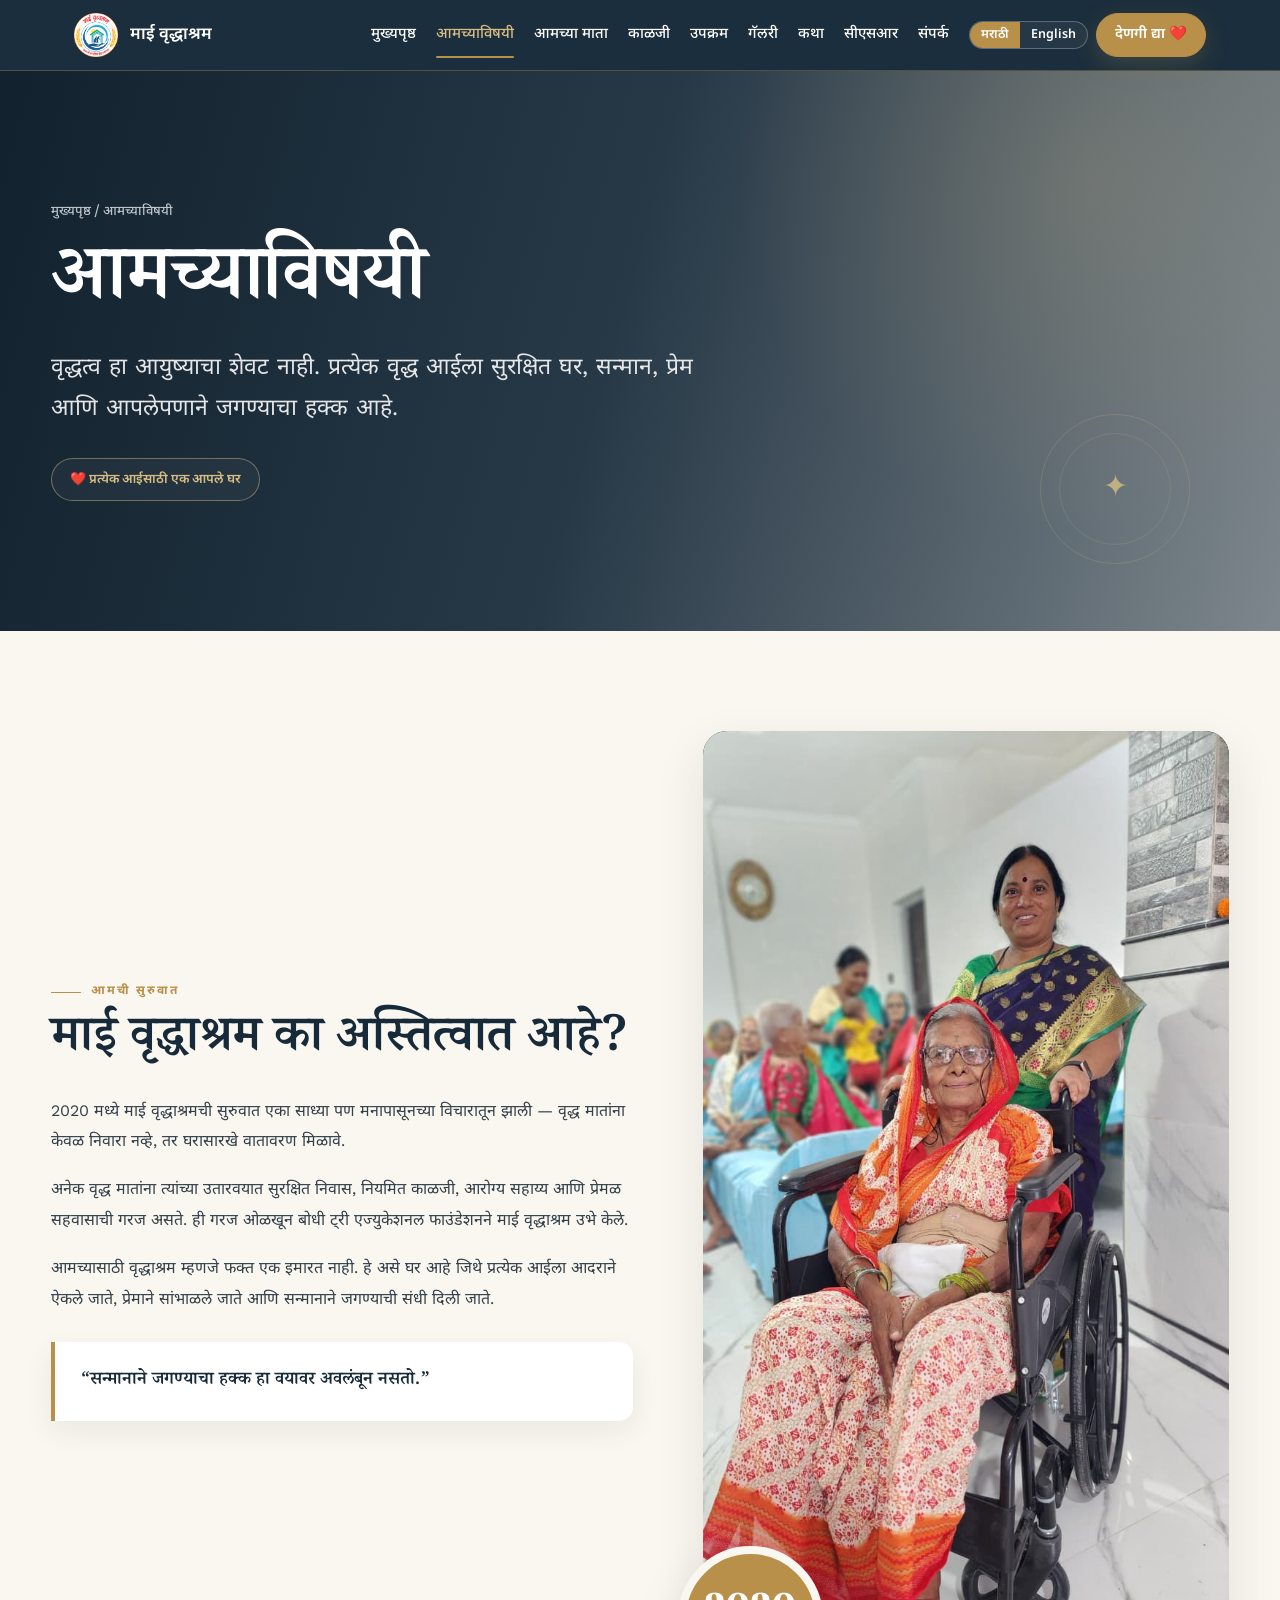
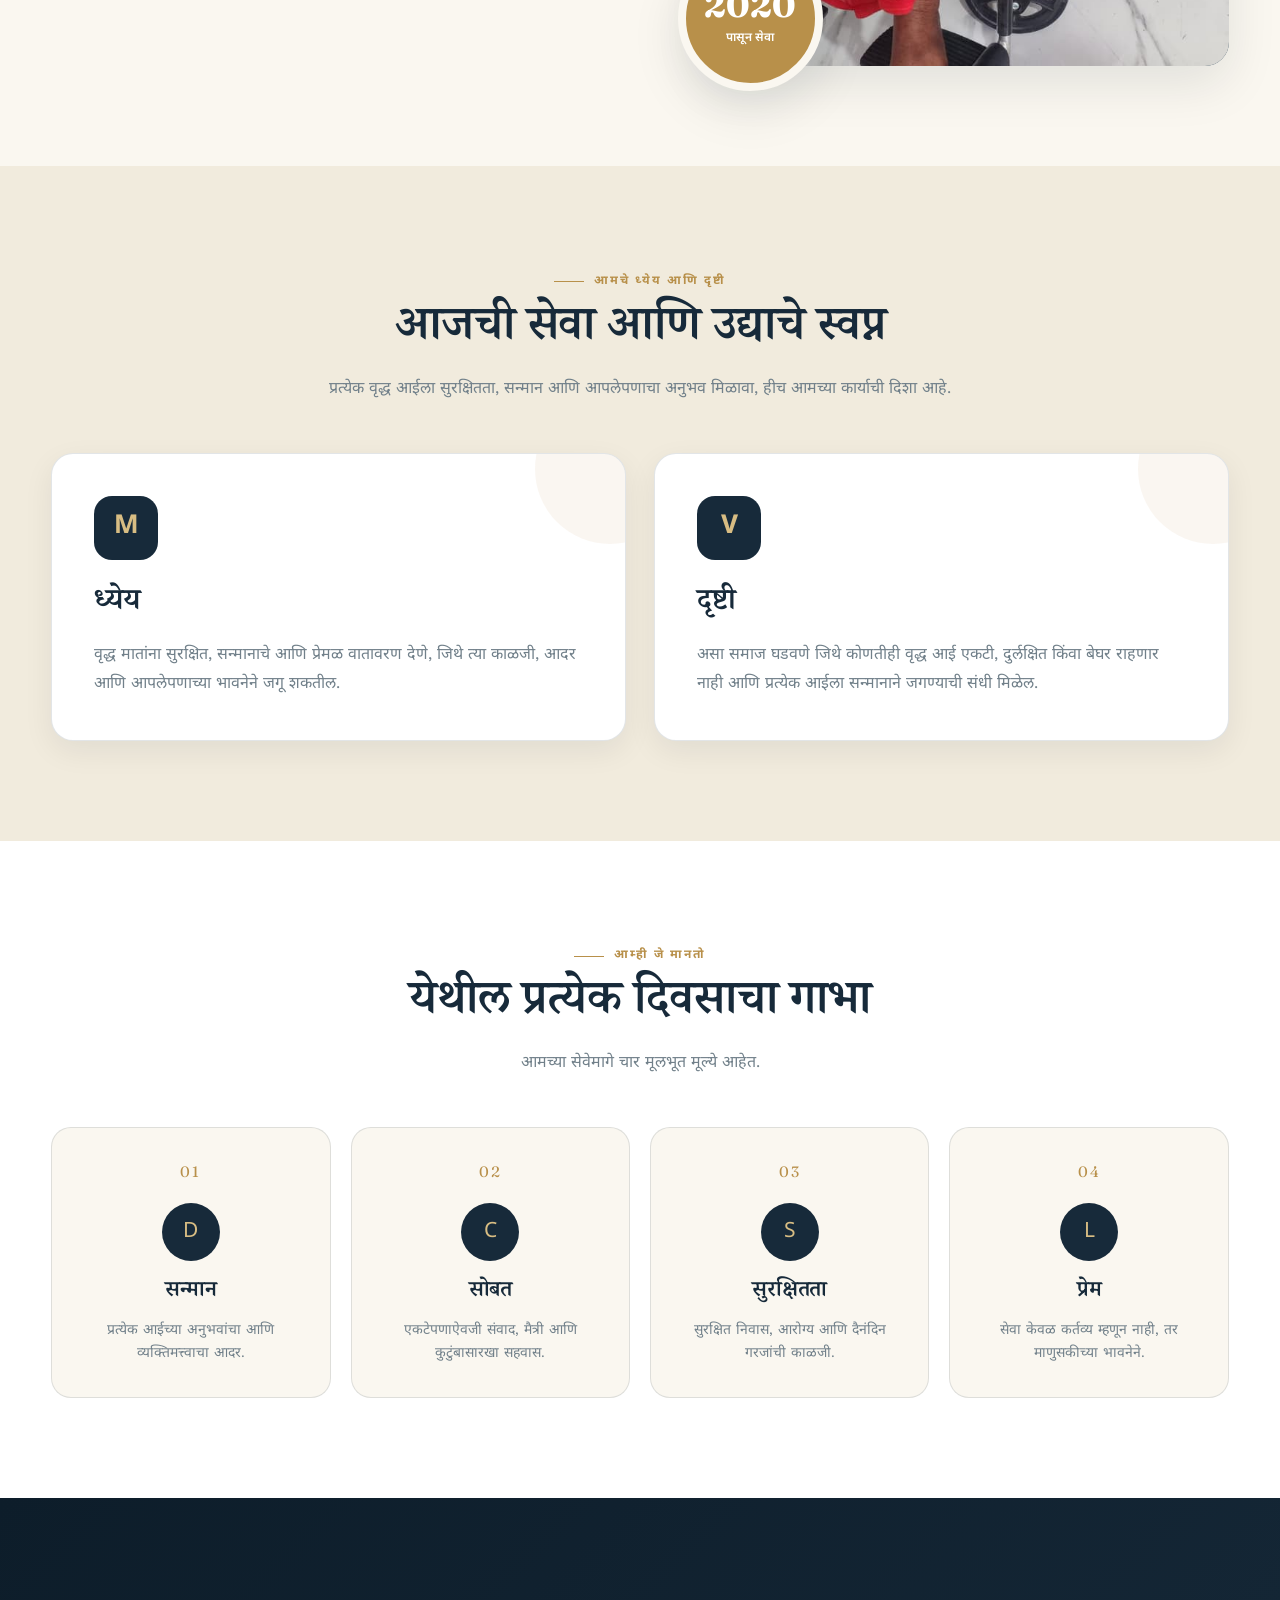
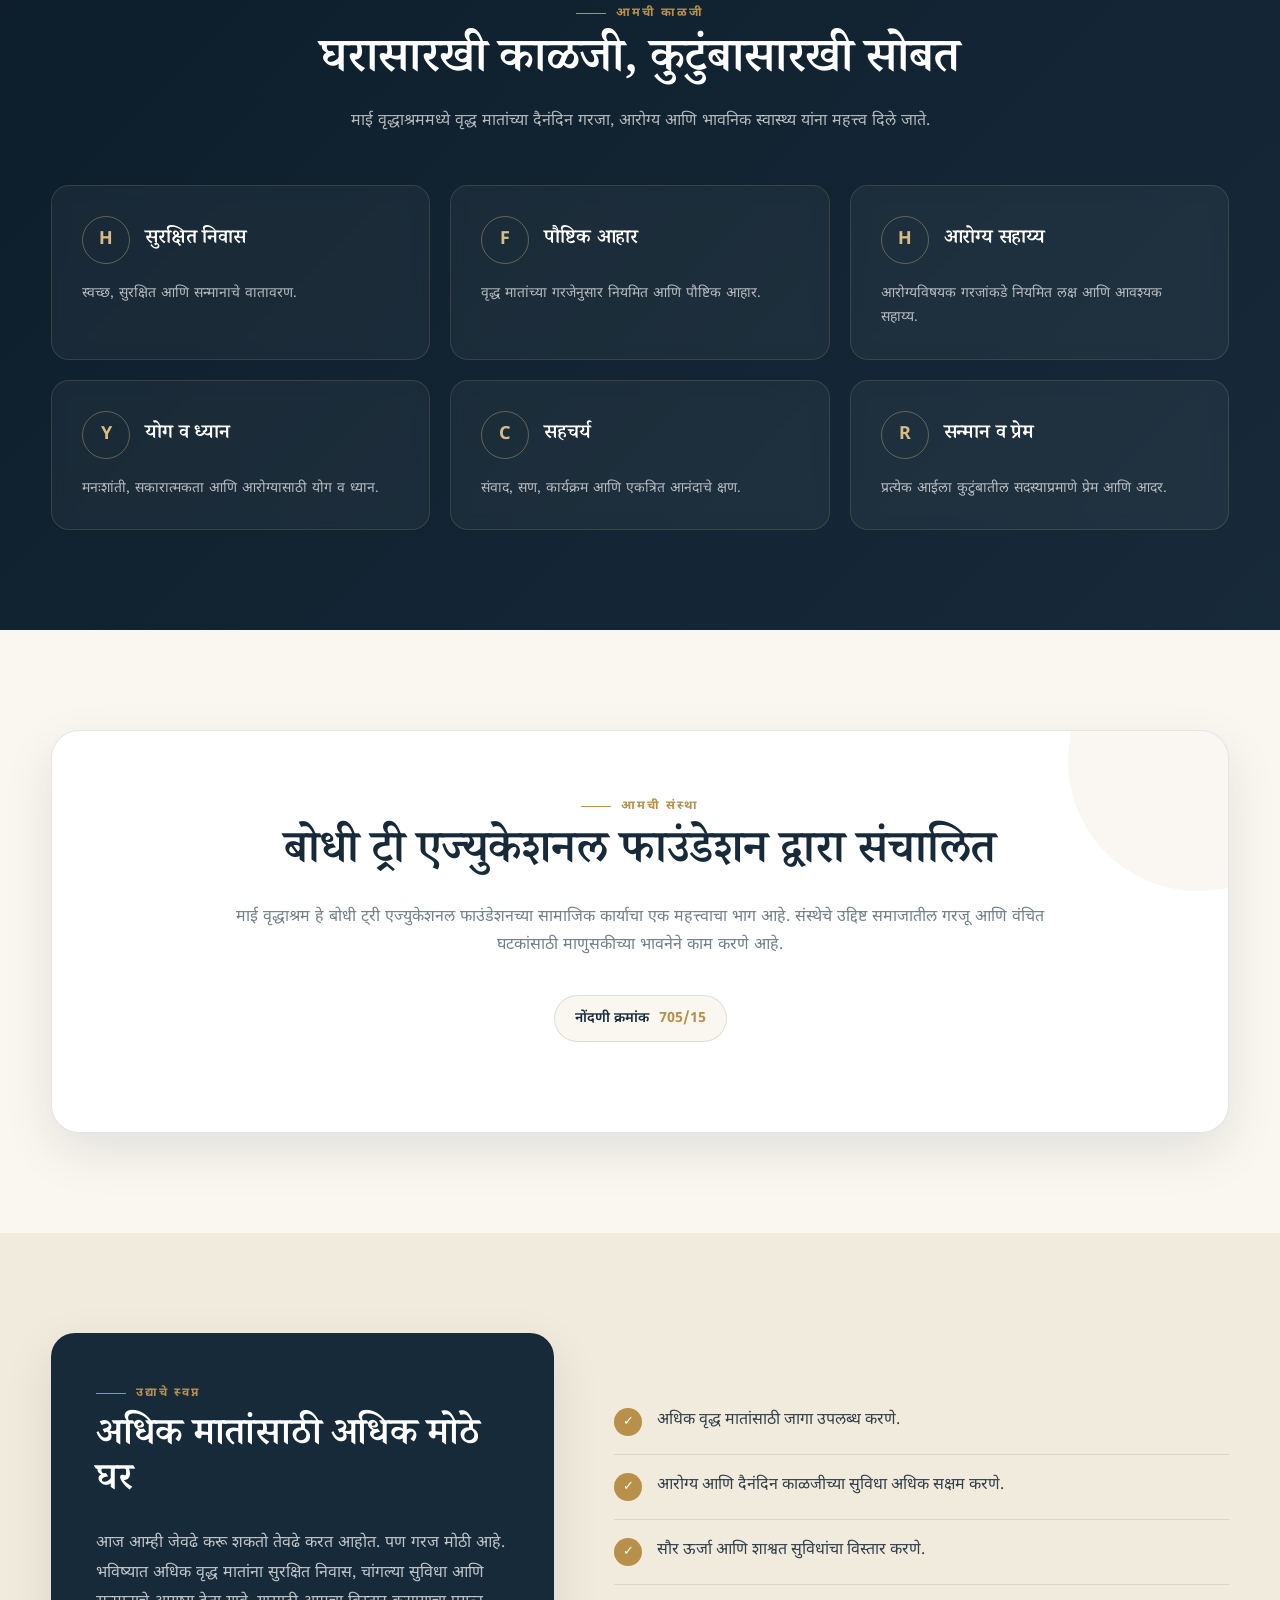
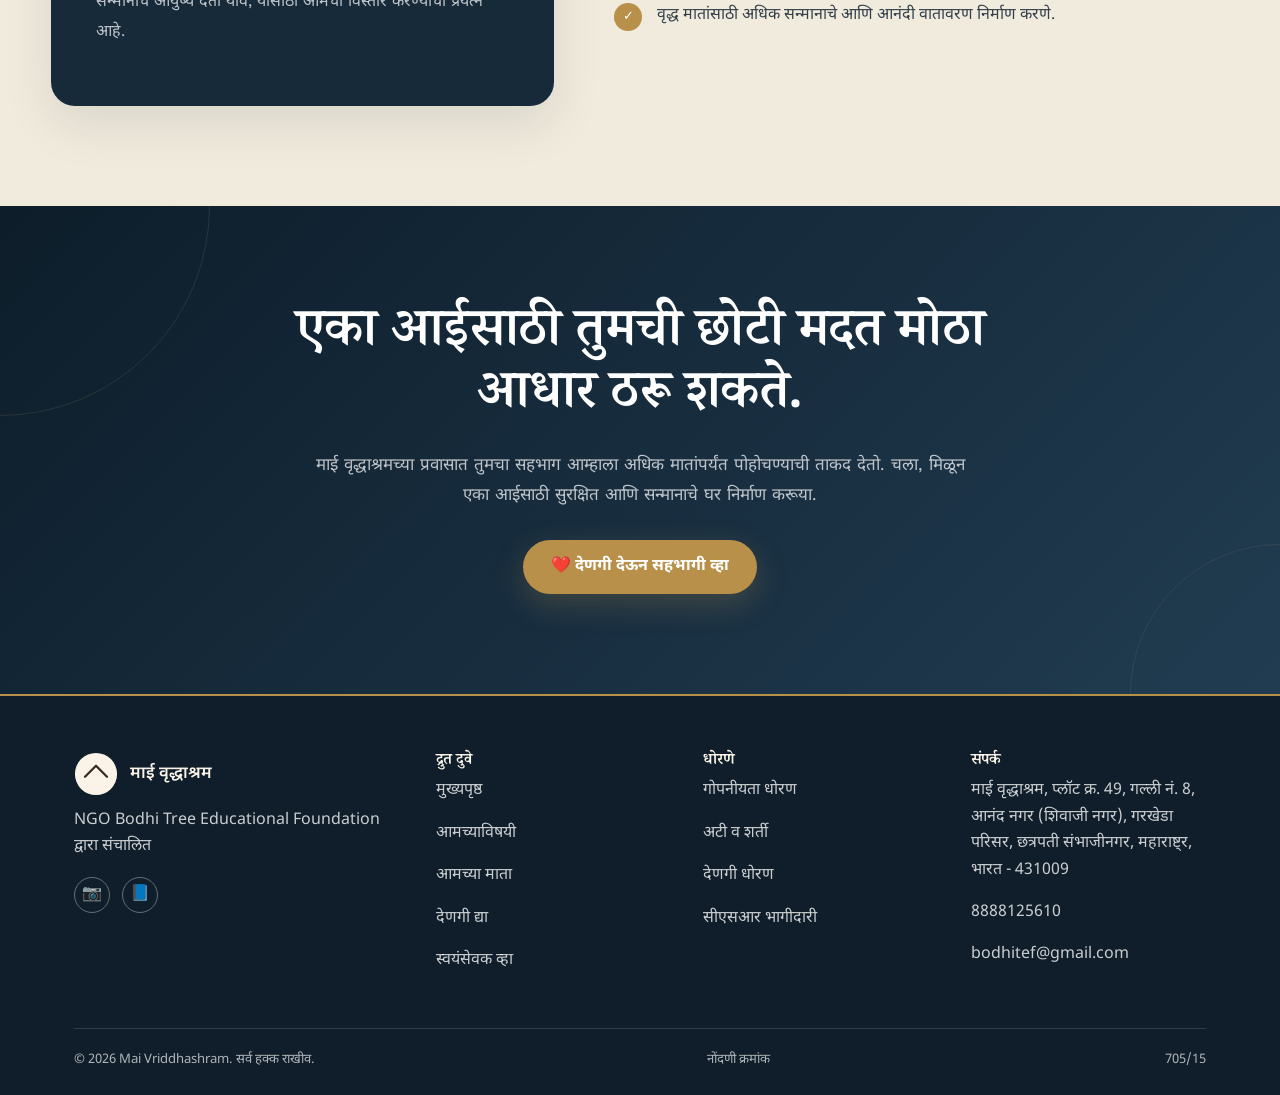
==== commit 8bebd369: "Fix background image URL in about.html" ====
--- a/about.html
+++ b/about.html
@@ -141,7 +141,7 @@
       rgba(23,42,58,.93) 48%,
       rgba(23,42,58,.55) 100%
     ),
-    url("images/our-mother.jpg") center/cover no-repeat;
+    url("imagesabout-hero..jpg") center/cover no-repeat;
 
   color:white;
 
--- a/css/style.css
+++ b/css/style.css
@@ -1,13 +1,11 @@
 /* ============================================================
-   MAI VRIDDHASHRAM — DESIGN SYSTEM
-   Palette:  ivory #FBF3E7 · brown-deep #3B2A20 · brown-text #2A2019
-             gold #C8963E · sage #6E8F6C · kumkum (cta) #7A3B2E
-   Type:     Fraunces (EN display) / Noto Serif Devanagari (MR display)
-             Work Sans (EN body) / Noto Sans Devanagari (MR body)
-   Signature: recurring "roofline" motif — a home is the whole point.
+   MAI VRIDDHASHRAM — COMPLETE RESPONSIVE DESIGN SYSTEM
+   Premium Navy + Antique Gold Theme
+   PC + Tablet + Mobile
    ============================================================ */
 
 :root{
+  /* Original palette */
   --ivory:#FBF3E7;
   --ivory-deep:#F3E7D4;
   --brown-deep:#3B2A20;
@@ -19,33 +17,86 @@
   --cta-hover:#61281E;
   --white:#FFFDF9;
   --line:rgba(59,42,32,0.14);
-  --shadow:0 10px 30px rgba(59,42,32,0.10);
+
+  /* Premium palette */
+  --premium-navy:#172A3A;
+  --premium-navy-dark:#0F1E2A;
+  --premium-navy-soft:#EAF0F4;
+  --premium-gold:#B8904A;
+  --premium-gold-light:#D8BD83;
+  --premium-cream:#FAF7F0;
+  --premium-white:#FFFFFF;
+
+  /* Layout */
+  --shadow:0 10px 30px rgba(23,42,58,0.10);
   --radius:18px;
   --radius-sm:10px;
   --maxw:1180px;
 }
 
-*{box-sizing:border-box;}
+
+/* ============================================================
+   RESET
+   ============================================================ */
+
+*,
+*::before,
+*::after{
+  box-sizing:border-box;
+}
 
 html{
   scroll-behavior:smooth;
+  overflow-x:hidden;
 }
 
 body{
   margin:0;
-  background:var(--ivory);
-  color:var(--brown-text);
-  font-family:'Work Sans',sans-serif;
+  padding:0;
+  background:var(--premium-cream);
+  color:#25313B;
+  font-family:'Noto Sans Devanagari',sans-serif;
   line-height:1.65;
   -webkit-font-smoothing:antialiased;
-}
-
-[lang-mr]{
+  overflow-x:hidden;
+}
+
+[lang-mr],
+html[data-lang="mr"] body{
   font-family:'Noto Sans Devanagari','Work Sans',sans-serif;
 }
 
-h1,h2,h3,.font-display{
-  font-family:'Fraunces',serif;
+img{
+  max-width:100%;
+  display:block;
+}
+
+svg{
+  max-width:100%;
+}
+
+a{
+  color:inherit;
+}
+
+button,
+input,
+textarea,
+select{
+  font:inherit;
+}
+
+
+/* ============================================================
+   TYPOGRAPHY
+   ============================================================ */
+
+h1,
+h2,
+h3,
+h4,
+.font-display{
+  font-family:'Fraunces','Noto Serif Devanagari',serif;
   font-weight:600;
   letter-spacing:-0.01em;
 }
@@ -53,6 +104,7 @@
 html[data-lang="mr"] h1,
 html[data-lang="mr"] h2,
 html[data-lang="mr"] h3,
+html[data-lang="mr"] h4,
 html[data-lang="mr"] .font-display{
   font-family:'Noto Serif Devanagari','Fraunces',serif;
 }
@@ -71,6 +123,11 @@
 
 h3{
   font-size:1.25rem;
+  line-height:1.3;
+  margin:0 0 .35em;
+}
+
+h4{
   margin:0 0 .35em;
 }
 
@@ -78,27 +135,30 @@
   margin:0 0 1em;
 }
 
-a{
-  color:inherit;
-}
-
-img{
-  max-width:100%;
-  display:block;
-}
+
+/* ============================================================
+   CONTAINER
+   ============================================================ */
 
 .container{
+  width:100%;
   max-width:var(--maxw);
   margin:0 auto;
-  padding:0 24px;
-}
+  padding-left:24px;
+  padding-right:24px;
+}
+
+
+/* ============================================================
+   COMMON SECTIONS
+   ============================================================ */
 
 .eyebrow{
   display:inline-block;
   font-size:.78rem;
   letter-spacing:.14em;
   text-transform:uppercase;
-  color:var(--sage);
+  color:var(--premium-gold);
   font-weight:600;
   margin-bottom:.6em;
 }
@@ -112,19 +172,22 @@
 }
 
 .section-alt{
-  background:var(--white);
+  background:var(--premium-white);
 }
 
 .section-deep{
-  background:var(--brown-deep);
-  color:var(--ivory);
+  background:var(--premium-navy);
+  color:#FFFFFF;
 }
 
 .section-deep .eyebrow{
-  color:var(--gold-soft);
-}
-
-/* Roofline signature divider — a simple home silhouette line between sections */
+  color:var(--premium-gold-light);
+}
+
+
+/* ============================================================
+   ROOFLINE
+   ============================================================ */
 
 .roofline{
   width:100%;
@@ -138,71 +201,93 @@
   display:block;
 }
 
-/* Buttons */
+
+/* ============================================================
+   BUTTONS
+   ============================================================ */
 
 .btn{
   display:inline-flex;
   align-items:center;
+  justify-content:center;
   gap:.5em;
-  justify-content:center;
+
   padding:14px 26px;
+
   border-radius:999px;
+  border:1.5px solid transparent;
+
   font-weight:600;
   font-size:1rem;
+
   text-decoration:none;
-  border:1.5px solid transparent;
   cursor:pointer;
+
   transition:
     transform .15s ease,
     box-shadow .15s ease,
     background .15s ease,
-    color .15s ease;
+    color .15s ease,
+    border-color .15s ease;
 }
 
 .btn:focus-visible{
-  outline:3px solid var(--gold);
+  outline:3px solid var(--premium-gold);
   outline-offset:2px;
 }
 
-.btn-primary{
-  background:var(--cta);
-  color:var(--white);
-}
-
-.btn-primary:hover{
-  background:var(--cta-hover);
-  transform:translateY(-1px);
+.btn-primary,
+.btn-donate,
+button.primary{
+  background:var(--premium-gold);
+  color:#FFFFFF;
+  border-color:var(--premium-gold);
+  box-shadow:0 8px 24px rgba(184,144,74,.22);
+}
+
+.btn-primary:hover,
+.btn-donate:hover,
+button.primary:hover{
+  background:#A27D3F;
+  border-color:#A27D3F;
+  transform:translateY(-2px);
 }
 
 .btn-outline{
   background:transparent;
-  border-color:var(--brown-deep);
-  color:var(--brown-deep);
+  border-color:var(--premium-navy);
+  color:var(--premium-navy);
 }
 
 .btn-outline:hover{
-  background:var(--brown-deep);
-  color:var(--ivory);
+  background:var(--premium-navy);
+  color:#FFFFFF;
 }
 
 .btn-outline-light{
   background:transparent;
-  border-color:var(--ivory);
-  color:var(--ivory);
+  border-color:#FFFFFF;
+  color:#FFFFFF;
 }
 
 .btn-outline-light:hover{
-  background:var(--ivory);
-  color:var(--brown-deep);
+  background:#FFFFFF;
+  color:var(--premium-navy);
 }
 
 .btn-gold{
-  background:var(--gold);
-  color:var(--brown-deep);
+  background:var(--premium-gold);
+  color:#FFFFFF;
 }
 
 .btn-gold:hover{
-  background:var(--gold-soft);
+  background:#A27D3F;
+}
+
+.btn-secondary{
+  background:transparent;
+  color:var(--premium-navy);
+  border:1px solid var(--premium-navy);
 }
 
 .btn-sm{
@@ -210,15 +295,375 @@
   font-size:.9rem;
 }
 
-/* Cards */
+
+/* ============================================================
+   CARDS
+   ============================================================ */
+
+.card,
+.info-card,
+.story-card,
+.facility-card,
+.mother-card,
+.stat-card{
+  background:var(--premium-white);
+  border:1px solid rgba(23,42,58,.09);
+  border-radius:var(--radius);
+  box-shadow:0 12px 35px rgba(23,42,58,.08);
+}
 
 .card{
-  background:var(--white);
+  padding:28px;
+}
+
+.card:hover,
+.info-card:hover,
+.story-card:hover,
+.facility-card:hover,
+.mother-card:hover{
+  border-color:rgba(184,144,74,.45);
+  box-shadow:0 18px 42px rgba(23,42,58,.13);
+  transform:translateY(-4px);
+  transition:.2s ease;
+}
+
+/* ============================================================
+   MOTHERS — PREMIUM STORY CARDS
+============================================================ */
+
+.mother-card{
+  position:relative;
+
+  overflow:hidden;
+
+  background:var(--premium-white);
+
+  border:1px solid rgba(23,42,58,.09);
+
   border-radius:var(--radius);
+
+  box-shadow:
+    0 12px 35px rgba(23,42,58,.08);
+
+  transition:
+    transform .25s ease,
+    box-shadow .25s ease,
+    border-color .25s ease;
+}
+
+.mother-card:hover{
+  transform:translateY(-5px);
+
+  border-color:rgba(184,144,74,.45);
+
+  box-shadow:
+    0 20px 45px rgba(23,42,58,.13);
+}
+
+
+/* Mother photo / placeholder area */
+
+.mother-card .hero-media{
+  width:100%;
+
+  aspect-ratio:1/1;
+
+  margin:0 0 0 0;
+
+  border-radius:0;
+
+  overflow:hidden;
+
+  background:var(--premium-navy-soft);
+
+  box-shadow:none;
+}
+
+
+/* Placeholder */
+
+.mother-card .placeholder-media{
+  width:100%;
+  height:100%;
+
+  min-height:260px;
+
+  background:
+    linear-gradient(
+      145deg,
+      var(--premium-navy-soft),
+      #F7F3EA
+    );
+
+  color:var(--premium-navy);
+
+  display:flex;
+
+  flex-direction:column;
+
+  align-items:center;
+  justify-content:center;
+
+  gap:14px;
+
   padding:28px;
-  box-shadow:var(--shadow);
-  border:1px solid var(--line);
-}
+
+  text-align:center;
+}
+
+.mother-card .placeholder-media svg{
+  width:58px;
+  height:58px;
+
+  opacity:.45;
+
+  color:var(--premium-navy);
+}
+
+
+/* Consent badge */
+
+.mother-card .placeholder-tag{
+  display:inline-flex;
+
+  align-items:center;
+  justify-content:center;
+
+  margin:0;
+
+  padding:6px 12px;
+
+  border-radius:999px;
+
+  background:rgba(184,144,74,.10);
+
+  border:1px solid rgba(184,144,74,.35);
+
+  color:#80652F;
+
+  font-size:.72rem;
+
+  font-weight:600;
+
+  letter-spacing:.01em;
+}
+
+
+/* Mother content */
+
+.mother-card h3{
+  margin:0 0 8px;
+
+  color:var(--premium-navy);
+
+  font-family:
+    'Noto Serif Devanagari',
+    'Fraunces',
+    serif;
+
+  font-size:1.28rem;
+
+  line-height:1.35;
+}
+
+.mother-card .form-note{
+  margin:0 0 8px;
+
+  color:#69727A;
+
+  font-size:.88rem;
+
+  line-height:1.7;
+}
+
+
+/* Content spacing */
+
+.mother-card .text-center,
+.mother-card > div:last-child{
+  text-align:center;
+}
+
+
+/* ============================================================
+   MOTHER CARD — MOBILE
+============================================================ */
+
+@media(max-width:600px){
+
+  .mother-card .hero-media{
+    aspect-ratio:1/1;
+  }
+
+  .mother-card .placeholder-media{
+    min-height:240px;
+
+    padding:22px;
+  }
+
+  .mother-card .placeholder-media svg{
+    width:52px;
+    height:52px;
+  }
+
+  .mother-card h3{
+    font-size:1.18rem;
+  }
+
+  .mother-card .form-note{
+    font-size:.84rem;
+  }
+}
+
+
+/* ============================================================
+   HOME PAGE MOTHER CARDS
+============================================================ */
+
+.mothers-grid{
+  display:grid;
+
+  grid-template-columns:
+    repeat(3,minmax(0,1fr));
+
+  gap:24px;
+
+  margin-top:38px;
+}
+
+.mothers-grid .mother-card{
+  min-width:0;
+}
+
+
+/* Home page image placeholder */
+
+.mothers-grid .mother-image{
+  position:relative;
+
+  width:100%;
+
+  aspect-ratio:4/5;
+
+  overflow:hidden;
+
+  background:
+    linear-gradient(
+      145deg,
+      var(--premium-navy-soft),
+      #F7F3EA
+    );
+
+  display:flex;
+
+  align-items:center;
+  justify-content:center;
+
+  text-align:center;
+}
+
+.mothers-grid .mother-image::before{
+  content:"";
+
+  width:58px;
+  height:58px;
+
+  border-radius:50%;
+
+  border:1px solid rgba(23,42,58,.18);
+
+  background:rgba(255,255,255,.45);
+
+  position:absolute;
+}
+
+.mothers-grid .mother-image span{
+  position:relative;
+  z-index:2;
+
+  margin-top:92px;
+
+  padding:6px 12px;
+
+  border-radius:999px;
+
+  background:rgba(255,255,255,.78);
+
+  border:1px solid rgba(184,144,74,.35);
+
+  color:#80652F;
+
+  font-size:.72rem;
+
+  font-weight:600;
+}
+
+
+/* Home page card content */
+
+.mothers-grid .mother-content{
+  padding:24px 22px 26px;
+
+  text-align:center;
+}
+
+.mothers-grid .mother-content h3{
+  margin:0 0 8px;
+
+  color:var(--premium-navy);
+
+  font-family:
+    'Noto Serif Devanagari',
+    'Fraunces',
+    serif;
+}
+
+.mothers-grid .mother-content p{
+  margin:0;
+
+  color:#69727A;
+
+  font-size:.88rem;
+
+  line-height:1.7;
+}
+
+
+/* ============================================================
+   MOTHER GRID — RESPONSIVE
+============================================================ */
+
+@media(max-width:900px){
+
+  .mothers-grid{
+    grid-template-columns:
+      repeat(2,minmax(0,1fr));
+
+    gap:20px;
+  }
+}
+
+@media(max-width:600px){
+
+  .mothers-grid{
+    grid-template-columns:1fr;
+
+    gap:18px;
+
+    margin-top:30px;
+  }
+
+  .mothers-grid .mother-image{
+    aspect-ratio:4/3;
+  }
+
+  .mothers-grid .mother-content{
+    padding:20px 18px 22px;
+  }
+}
+/* ============================================================
+   GRID
+   ============================================================ */
 
 .grid{
   display:grid;
@@ -226,28 +671,30 @@
 }
 
 .grid-2{
-  grid-template-columns:repeat(2,1fr);
+  grid-template-columns:repeat(2,minmax(0,1fr));
 }
 
 .grid-3{
-  grid-template-columns:repeat(3,1fr);
+  grid-template-columns:repeat(3,minmax(0,1fr));
 }
 
 .grid-4{
-  grid-template-columns:repeat(4,1fr);
+  grid-template-columns:repeat(4,minmax(0,1fr));
 }
 
 @media(max-width:900px){
+
   .grid-4{
-    grid-template-columns:repeat(2,1fr);
+    grid-template-columns:repeat(2,minmax(0,1fr));
   }
 
   .grid-3{
-    grid-template-columns:repeat(2,1fr);
+    grid-template-columns:repeat(2,minmax(0,1fr));
   }
 }
 
 @media(max-width:600px){
+
   .grid-2,
   .grid-3,
   .grid-4{
@@ -255,323 +702,916 @@
   }
 }
 
-/* Header */
-
-header.site-header{
+
+/* ============================================================
+   HEADER — FULL RESPONSIVE VERSION
+   ============================================================ */
+
+header.site-header,
+.site-header{
   position:sticky;
   top:0;
-  z-index:50;
-  background:rgba(251,243,231,0.92);
-  backdrop-filter:blur(8px);
-  border-bottom:1px solid var(--line);
-}
+  left:0;
+  width:100%;
+  z-index:1000;
+
+  background:rgba(23,42,58,.98);
+  border-bottom:1px solid rgba(184,144,74,.35);
+
+  backdrop-filter:blur(10px);
+  -webkit-backdrop-filter:blur(10px);
+
+  overflow:visible;
+}
+
+
+/* Header inner */
 
 .header-inner{
+  width:100%;
+  max-width:var(--maxw);
+  min-height:70px;
+
+  margin:0 auto;
+  padding:10px 24px;
+
   display:flex;
   align-items:center;
-  justify-content:space-between;
-  padding:14px 24px;
-  max-width:var(--maxw);
-  margin:0 auto;
-}
+
+  gap:20px;
+
+  overflow:visible;
+}
+
+
+/* ============================================================
+   BRAND / LOGO
+   ============================================================ */
 
 .brand{
   display:flex;
   align-items:center;
+
   gap:12px;
+
+  min-width:0;
+  flex:1 1 auto;
+
+  color:#FFFFFF;
   text-decoration:none;
-  color:var(--brown-deep);
-}
+
+  overflow:visible;
+}
+
+
+/* Logo container */
 
 .brand-mark{
-  width:42px;
-  height:42px;
-  flex:none;
-}
+  width:44px;
+  height:44px;
+
+  min-width:44px;
+  min-height:44px;
+
+  flex:0 0 44px;
+
+  display:flex;
+  align-items:center;
+  justify-content:center;
+
+  overflow:visible;
+
+  object-fit:contain;
+}
+
+
+/* If logo is img */
+
+.brand-mark img{
+  width:100%;
+  height:100%;
+
+  max-width:100%;
+  max-height:100%;
+
+  object-fit:contain;
+
+  display:block;
+}
+
+
+/* If logo is SVG */
+
+.brand-mark svg{
+  width:100%;
+  height:100%;
+
+  max-width:100%;
+  max-height:100%;
+
+  display:block;
+}
+
+
+/* Brand name */
 
 .brand-name{
-  font-family:'Fraunces',serif;
+  min-width:0;
+
+  color:#FFFFFF;
+
+  font-family:'Noto Serif Devanagari','Fraunces',serif;
+
+  font-size:1.05rem;
   font-weight:600;
-  line-height:1.1;
-  font-size:1.05rem;
-}
+
+  line-height:1.2;
+
+  white-space:normal;
+
+  overflow-wrap:anywhere;
+}
+
+
+/* Brand subtitle */
 
 .brand-name small{
   display:block;
-  font-weight:400;
+  margin-top:2px;
+  color:var(--premium-gold-light);
+
+  font-family:'Noto Sans Devanagari', sans-serif;
   font-size:.72rem;
-  color:var(--sage);
-  letter-spacing:.04em;
-}
+  font-weight:500;
+  line-height:1.4;
+  letter-spacing:0;
+  word-spacing:0;
+
+  white-space:normal;
+  overflow-wrap:normal;
+  word-break:normal;
+
+  font-variant-ligatures:normal;
+  text-rendering:optimizeLegibility;
+}
+
+/* ============================================================
+   DESKTOP NAVIGATION
+   ============================================================ */
 
 nav.main-nav{
   display:flex;
   align-items:center;
-  gap:22px;
+  justify-content:center;
+
+  gap:20px;
+
+  flex:0 1 auto;
+
+  min-width:0;
 }
 
 nav.main-nav a{
+  position:relative;
+
+  padding:6px 0;
+
+  color:#FFFFFF;
+
+  font-size:.92rem;
+  font-weight:500;
+
   text-decoration:none;
-  font-size:.95rem;
-  font-weight:500;
-  color:var(--brown-text);
-  position:relative;
-  padding:4px 0;
-}
-
-nav.main-nav a.active,
+
+  white-space:nowrap;
+
+  transition:
+    color .2s ease;
+}
+
 nav.main-nav a:hover{
-  color:var(--cta);
+  color:var(--premium-gold-light);
+}
+
+nav.main-nav a.active{
+  color:var(--premium-gold-light);
 }
 
 nav.main-nav a.active::after{
   content:"";
+
   position:absolute;
+
   left:0;
   right:0;
-  bottom:-6px;
+  bottom:-5px;
+
   height:2px;
-  background:var(--cta);
+
+  background:var(--premium-gold);
+
   border-radius:2px;
 }
+
+
+/* ============================================================
+   HEADER ACTIONS
+   ============================================================ */
 
 .header-actions{
   display:flex;
   align-items:center;
-  gap:10px;
-}
+
+  justify-content:flex-end;
+
+  gap:8px;
+
+  flex:0 0 auto;
+
+  min-width:0;
+}
+
+
+/* ============================================================
+   LANGUAGE SWITCH
+   ============================================================ */
 
 .lang-switch{
   display:flex;
-  border:1px solid var(--line);
+  align-items:center;
+
+  flex-shrink:0;
+
+  border:1px solid rgba(255,255,255,.25);
+
   border-radius:999px;
+
   overflow:hidden;
-  font-size:.82rem;
+
+  background:rgba(255,255,255,.05);
+
+  font-size:.78rem;
   font-weight:600;
 }
 
 .lang-switch button{
-  border:none;
+  border:0;
+
   background:transparent;
-  padding:7px 13px;
+
+  color:#FFFFFF;
+
+  padding:7px 11px;
+
   cursor:pointer;
-  color:var(--brown-text);
+
+  line-height:1;
+
+  white-space:nowrap;
+
+  transition:
+    background .2s ease,
+    color .2s ease;
+}
+
+.lang-switch button:hover{
+  background:rgba(184,144,74,.18);
 }
 
 .lang-switch button.active{
-  background:var(--brown-deep);
-  color:var(--ivory);
-}
+  background:var(--premium-gold);
+
+  color:#FFFFFF;
+}
+
+
+/* ============================================================
+   HAMBURGER MENU BUTTON
+   ============================================================ */
 
 .menu-toggle{
   display:none;
-  background:none;
-  border:none;
+
+  width:42px;
+  height:42px;
+
+  min-width:42px;
+  min-height:42px;
+
+  flex:0 0 42px;
+
+  align-items:center;
+  justify-content:center;
+
+  padding:7px;
+
+  border:1px solid rgba(255,255,255,.18);
+  border-radius:10px;
+
+  background:transparent;
+
+  color:#FFFFFF;
+
   cursor:pointer;
-  padding:6px;
+
+  -webkit-tap-highlight-color:transparent;
+}
+
+.menu-toggle:hover{
+  background:rgba(184,144,74,.15);
 }
 
 .menu-toggle svg{
-  width:26px;
-  height:26px;
+  width:25px;
+  height:25px;
+
+  max-width:25px;
+  max-height:25px;
+
   display:block;
-}
+
+  stroke:currentColor;
+}
+
+
+/* ============================================================
+   MOBILE NAVIGATION
+   ============================================================ */
 
 .mobile-nav{
   display:none;
+
+  width:100%;
+  max-width:100%;
+
   flex-direction:column;
-  gap:2px;
-  padding:10px 24px 18px;
-  border-top:1px solid var(--line);
-  background:var(--ivory);
-}
-
-.mobile-nav a{
-  padding:10px 4px;
-  text-decoration:none;
-  color:var(--brown-text);
-  border-bottom:1px solid var(--line);
-  font-weight:500;
+
+  gap:0;
+
+  padding:8px 24px 18px;
+
+  background:var(--premium-navy);
+
+  border-top:1px solid rgba(184,144,74,.35);
+
+  overflow-x:hidden;
+  overflow-y:auto;
+
+  max-height:calc(100vh - 70px);
 }
 
 .mobile-nav.open{
   display:flex;
 }
 
+.mobile-nav a{
+  display:block;
+
+  width:100%;
+
+  padding:12px 4px;
+
+  color:#FFFFFF;
+
+  border-bottom:1px solid rgba(255,255,255,.12);
+
+  font-weight:500;
+
+  text-decoration:none;
+
+  white-space:normal;
+
+  overflow-wrap:anywhere;
+}
+
+.mobile-nav a:hover{
+  color:var(--premium-gold-light);
+}
+
+.mobile-nav a.active{
+  color:var(--premium-gold-light);
+}
+
+
+/* ============================================================
+   HEADER — TABLET
+   ============================================================ */
+
+@media(max-width:1100px){
+
+  .header-inner{
+    padding-left:18px;
+    padding-right:18px;
+
+    gap:14px;
+  }
+
+  nav.main-nav{
+    gap:13px;
+  }
+
+  nav.main-nav a{
+    font-size:.86rem;
+  }
+
+  .brand-name{
+    font-size:1rem;
+  }
+
+  .brand-mark{
+    width:42px;
+    height:42px;
+
+    min-width:42px;
+    min-height:42px;
+
+    flex-basis:42px;
+  }
+}
+
+
+/* ============================================================
+   HEADER — MOBILE
+   ============================================================ */
+
 @media(max-width:880px){
+
+  .header-inner{
+    min-height:64px;
+
+    width:100%;
+
+    padding:8px 14px;
+
+    gap:8px;
+  }
+
   nav.main-nav{
     display:none;
   }
 
+  .brand{
+    flex:1 1 auto;
+
+    min-width:0;
+
+    gap:9px;
+  }
+
+  .brand-mark{
+    width:40px;
+    height:40px;
+
+    min-width:40px;
+    min-height:40px;
+
+    flex:0 0 40px;
+  }
+
+  .brand-name{
+    font-size:.94rem;
+
+    line-height:1.18;
+
+    min-width:0;
+  }
+
+  .brand-name small{
+    font-size:.63rem;
+
+    line-height:1.25;
+  }
+
+  .header-actions{
+    flex:0 0 auto;
+
+    gap:6px;
+  }
+
+  .lang-switch button{
+    padding:6px 8px;
+
+    font-size:.72rem;
+  }
+
   .menu-toggle{
     display:inline-flex;
   }
-}
-
-/* Sticky mobile bottom bar */
+
+  .mobile-nav{
+    padding:8px 14px 18px;
+
+    max-height:calc(100vh - 64px);
+  }
+
+  .mobile-nav a{
+    padding:12px 4px;
+
+    font-size:.95rem;
+  }
+}
+
+
+/* ============================================================
+   VERY SMALL MOBILE
+   ============================================================ */
+
+@media(max-width:420px){
+
+  .header-inner{
+    padding-left:10px;
+    padding-right:10px;
+
+    gap:6px;
+  }
+
+  .brand{
+    gap:7px;
+  }
+
+  .brand-mark{
+    width:38px;
+    height:38px;
+
+    min-width:38px;
+    min-height:38px;
+
+    flex-basis:38px;
+  }
+
+  .brand-name{
+    font-size:.88rem;
+  }
+
+  .brand-name small{
+    font-size:.58rem;
+  }
+
+  .lang-switch button{
+    padding:6px 7px;
+
+    font-size:.68rem;
+  }
+
+  .menu-toggle{
+    width:40px;
+    height:40px;
+
+    min-width:40px;
+    min-height:40px;
+
+    flex-basis:40px;
+  }
+
+  .menu-toggle svg{
+    width:23px;
+    height:23px;
+  }
+
+  .mobile-nav{
+    padding-left:10px;
+    padding-right:10px;
+  }
+}
+
+
+/* ============================================================
+   EXTREMELY SMALL SCREEN
+   ============================================================ */
+
+@media(max-width:350px){
+
+  .header-inner{
+    padding-left:7px;
+    padding-right:7px;
+
+    gap:5px;
+  }
+
+  .brand{
+    gap:6px;
+  }
+
+  .brand-mark{
+    width:36px;
+    height:36px;
+
+    min-width:36px;
+    min-height:36px;
+
+    flex-basis:36px;
+  }
+
+  .brand-name{
+    font-size:.82rem;
+  }
+
+  .brand-name small{
+    font-size:.55rem;
+  }
+
+  .lang-switch button{
+    padding:5px 6px;
+
+    font-size:.64rem;
+  }
+
+  .menu-toggle{
+    width:38px;
+    height:38px;
+
+    min-width:38px;
+    min-height:38px;
+
+    flex-basis:38px;
+  }
+}
+
+
+/* ============================================================
+   MOBILE BOTTOM BAR
+   ============================================================ */
 
 .mobile-bottom-bar{
   display:none;
+
   position:fixed;
+
   left:0;
   right:0;
   bottom:0;
-  z-index:60;
-  background:var(--white);
-  border-top:1px solid var(--line);
-  box-shadow:0 -6px 20px rgba(59,42,32,0.12);
+
+  z-index:900;
+
+  width:100%;
+
+  background:var(--premium-white);
+
+  border-top:1px solid rgba(23,42,58,.12);
+
+  box-shadow:0 -6px 20px rgba(23,42,58,.12);
 }
 
 .mobile-bottom-bar .row{
   display:flex;
+  width:100%;
 }
 
 .mobile-bottom-bar a{
-  flex:1;
-  display:flex;
-  flex-direction:column;
-  align-items:center;
-  gap:2px;
-  padding:10px 4px 12px;
-  text-decoration:none;
-  color:var(--brown-text);
-  font-size:.72rem;
-  font-weight:600;
-}
-
-.mobile-bottom-bar a.donate{
-  color:var(--cta);
-}
-
-@media(max-width:880px){
-  .mobile-bottom-bar{
-    display:block;
-  }
-
-  body{
-    padding-bottom:64px;
-  }
-}
-
-/* Hero */
-
-.hero{
-  position:relative;
-  padding:64px 0 0;
-  overflow:hidden;
-  background:linear-gradient(
-    180deg,
-    var(--ivory-deep) 0%,
-    var(--ivory) 60%
-  );
-}
-
-.hero-inner{
-  max-width:var(--maxw);
-  margin:0 auto;
-  padding:0 24px;
-  display:grid;
-  grid-template-columns:1.1fr .9fr;
-  gap:48px;
-  align-items:center;
-}
-
-@media(max-width:920px){
-  .hero-inner{
-    grid-template-columns:1fr;
-  }
-}
-
-.hero-media{
-  border-radius:var(--radius);
-  overflow:hidden;
-  box-shadow:var(--shadow);
-  aspect-ratio:4/5;
-  background:var(--ivory-deep);
-  position:relative;
-}
-
-.placeholder-media{
-  width:100%;
-  height:100%;
+  flex:1 1 0;
+
+  min-width:0;
+
   display:flex;
   flex-direction:column;
   align-items:center;
   justify-content:center;
+
+  gap:2px;
+
+  padding:9px 4px 11px;
+
+  color:#25313B;
+
+  font-size:.72rem;
+  font-weight:600;
+
+  text-decoration:none;
+
+  text-align:center;
+}
+
+.mobile-bottom-bar a.donate{
+  color:var(--premium-gold);
+}
+
+@media(max-width:880px){
+
+  .mobile-bottom-bar{
+    display:block;
+  }
+
+  body{
+    padding-bottom:64px;
+  }
+}
+
+
+/* ============================================================
+   HERO
+   ============================================================ */
+
+.hero{
+  position:relative;
+
+  padding:64px 0 0;
+
+  overflow:hidden;
+
+  background:
+    linear-gradient(
+      135deg,
+      var(--premium-navy),
+      var(--premium-navy-dark)
+    );
+
+  color:#FFFFFF;
+}
+
+.hero-inner{
+  width:100%;
+  max-width:var(--maxw);
+
+  margin:0 auto;
+
+  padding:0 24px;
+
+  display:grid;
+
+  grid-template-columns:minmax(0,1.1fr) minmax(0,.9fr);
+
+  gap:48px;
+
+  align-items:center;
+}
+
+.hero h1{
+  color:#FFFFFF;
+}
+
+.hero h2,
+.hero h3{
+  color:#FFFFFF;
+}
+
+.hero p{
+  color:rgba(255,255,255,.88);
+}
+
+.hero .eyebrow{
+  color:var(--premium-gold-light);
+}
+
+.hero-media{
+  width:100%;
+
+  border-radius:var(--radius);
+
+  overflow:hidden;
+
+  box-shadow:var(--shadow);
+
+  aspect-ratio:4/5;
+
+  background:var(--premium-navy-soft);
+
+  position:relative;
+}
+
+.placeholder-media{
+  width:100%;
+  height:100%;
+
+  display:flex;
+  flex-direction:column;
+
+  align-items:center;
+  justify-content:center;
+
   gap:10px;
-  color:var(--brown-deep);
-  background:
-    repeating-linear-gradient(
-      135deg,
-      var(--ivory-deep),
-      var(--ivory-deep) 14px,
-      #EFDFC4 14px,
-      #EFDFC4 28px
-    );
+
+  color:var(--premium-navy);
+
+  background:var(--premium-navy-soft);
+
   text-align:center;
+
   padding:24px;
+
   font-size:.85rem;
 }
 
 .placeholder-media svg{
   width:56px;
   height:56px;
+
   display:block;
+
   opacity:.55;
+
   flex:none;
 }
 
 .hero-cta-row{
   display:flex;
+
   flex-wrap:wrap;
+
   gap:14px;
+
   margin-top:1.6em;
 }
 
-/* Trust bar */
+@media(max-width:920px){
+
+  .hero-inner{
+    grid-template-columns:1fr;
+
+    gap:32px;
+  }
+}
+
+@media(max-width:600px){
+
+  .hero{
+    padding:42px 0 0;
+  }
+
+  .hero-inner{
+    padding:0 16px;
+
+    gap:28px;
+  }
+
+  .hero-cta-row{
+    flex-direction:column;
+
+    gap:10px;
+  }
+
+  .hero-cta-row .btn{
+    width:100%;
+  }
+}
+
+
+/* ============================================================
+   TRUST STRIP
+   ============================================================ */
 
 .trust-strip{
-  background:var(--brown-deep);
-  color:var(--ivory);
+  background:var(--premium-white);
+
+  color:#25313B;
+
   padding:14px 0;
+
   text-align:center;
+
   font-size:.92rem;
-}
-
-/* Counters */
+
+  border-top:1px solid rgba(184,144,74,.18);
+
+  border-bottom:1px solid rgba(184,144,74,.18);
+}
+
+
+/* ============================================================
+   STATISTICS
+   ============================================================ */
 
 .stat-card{
   text-align:center;
+
   padding:22px 14px;
-}
-
-.stat-number{
-  font-family:'Fraunces',serif;
+
+  border-top:3px solid var(--premium-gold);
+}
+
+.stat-number,
+.stat-card strong{
+  font-family:'Fraunces','Noto Serif Devanagari',serif;
+
   font-size:2.4rem;
+
   font-weight:600;
-  color:var(--cta);
+
+  color:var(--premium-gold);
 }
 
 .stat-label{
   font-size:.9rem;
-  color:var(--brown-text);
+
+  color:#25313B;
+
   opacity:.85;
 }
 
+
 /* ============================================================
    ICON SYSTEM
    ============================================================ */
-
-/* Emoji icons — reliable rendering on PC + mobile */
 
 .icon-badge{
   width:52px;
   height:52px;
+
   min-width:52px;
   min-height:52px;
 
   border-radius:14px;
-  background:var(--ivory-deep);
+
+  background:var(--premium-navy-soft);
 
   display:flex;
   align-items:center;
@@ -586,7 +1626,9 @@
     sans-serif;
 
   font-size:1.6rem;
+
   line-height:1;
+
   text-align:center;
 
   margin-bottom:14px;
@@ -594,46 +1636,44 @@
   flex-shrink:0;
 
   visibility:visible;
+
   opacity:1;
 
   -webkit-font-smoothing:auto;
+
   text-rendering:optimizeLegibility;
 }
-
-/* Make icons inside badge render correctly too */
 
 .icon-badge span,
 .icon-badge svg,
 .icon-badge img{
   display:block;
+
   flex-shrink:0;
 }
-
-/* SVG icons */
 
 .icon-badge svg{
   width:28px;
   height:28px;
+
   max-width:28px;
   max-height:28px;
-}
-
-/* Image-based icons */
+
+  color:var(--premium-gold);
+}
 
 .icon-badge img{
   width:30px;
   height:30px;
+
   max-width:30px;
   max-height:30px;
+
   object-fit:contain;
 }
 
-/* ============================================================
-   FOR EMOJI USED AS STANDALONE ICONS
-   ============================================================ */
-
+.icon,
 .emoji,
-.icon,
 [data-icon]{
   font-family:
     "Apple Color Emoji",
@@ -644,698 +1684,886 @@
     sans-serif;
 
   font-variant-emoji:emoji;
+
   text-rendering:optimizeLegibility;
 }
 
-/* Forms */
-
-.form-field{
-  margin-bottom:18px;
-  display:flex;
-  flex-direction:column;
-  gap:6px;
-}
-
-.form-field label{
-  font-weight:600;
-  font-size:.9rem;
-}
-
-.form-field input,
-.form-field select,
-.form-field textarea{
-  padding:12px 14px;
-  border-radius:var(--radius-sm);
-  border:1.5px solid var(--line);
-  font:inherit;
-  background:var(--white);
-  color:var(--brown-text);
-}
-
-.form-field input:focus,
-.form-field select:focus,
-.form-field textarea:focus{
-  outline:none;
-  border-color:var(--cta);
-  box-shadow:0 0 0 3px rgba(122,59,46,0.12);
-}
-
-.form-field .req{
-  color:var(--cta);
-}
-
-.form-note{
-  font-size:.82rem;
-  color:#6b5a4c;
-}
-
-.form-success{
-  display:none;
-  background:#EAF1E8;
-  border:1px solid var(--sage);
-  color:#33502F;
-  padding:16px 18px;
-  border-radius:var(--radius-sm);
-  margin-top:16px;
-  font-weight:500;
-}
-
-.form-error{
-  color:var(--cta);
-  font-size:.82rem;
-  min-height:1.2em;
-  display:block;
-}
-
-/* Footer */
-
-footer.site-footer{
-  background:var(--brown-deep);
-  color:var(--ivory-deep);
-  padding:56px 0 24px;
-}
-
-footer.site-footer a{
-  text-decoration:none;
-  color:var(--ivory-deep);
-  opacity:.88;
-}
-
-footer.site-footer a:hover{
-  opacity:1;
-  text-decoration:underline;
-}
-
-.footer-grid{
-  display:grid;
-  grid-template-columns:1.4fr 1fr 1fr 1fr;
-  gap:32px;
-}
-
-@media(max-width:800px){
-  .footer-grid{
-    grid-template-columns:1fr 1fr;
-  }
-}
-
-@media(max-width:520px){
-  .footer-grid{
-    grid-template-columns:1fr;
-  }
-}
-
-.footer-bottom{
-  border-top:1px solid rgba(251,243,231,0.16);
-  margin-top:38px;
-  padding-top:20px;
-  font-size:.82rem;
-  display:flex;
-  justify-content:space-between;
-  flex-wrap:wrap;
-  gap:10px;
-  opacity:.85;
-}
-
-.social-row{
-  display:flex;
-  gap:12px;
-  margin-top:14px;
-}
-
-.social-row a{
-  width:36px;
-  height:36px;
-  border-radius:50%;
-  border:1px solid rgba(251,243,231,0.35);
-  display:flex;
-  align-items:center;
-  justify-content:center;
-}
-
-/* Utility */
-
-.text-center{
-  text-align:center;
-}
-
-.max-w-prose{
-  max-width:680px;
-}
-
-.mx-auto{
-  margin-left:auto;
-  margin-right:auto;
-}
-
-.mt-0{
-  margin-top:0;
-}
-
-.flex{
-  display:flex;
-}
-
-.items-center{
-  align-items:center;
-}
-
-.gap-8{
-  gap:8px;
-}
-
-.badge{
-  display:inline-flex;
-  align-items:center;
-  gap:6px;
-  background:var(--ivory-deep);
-  color:var(--brown-deep);
-  padding:6px 14px;
-  border-radius:999px;
-  font-size:.82rem;
-  font-weight:600;
-}
-
-.placeholder-tag{
-  background:#FCE8D8;
-  color:#8A4B12;
-  border:1px dashed #C87F2E;
-  font-size:.72rem;
-  font-weight:700;
-  padding:2px 8px;
-  border-radius:6px;
-  margin-left:6px;
-  letter-spacing:.02em;
-}
-
-.quote-block{
-  border-left:4px solid var(--gold);
-  padding:6px 0 6px 20px;
-  font-style:italic;
-  font-size:1.15rem;
-  color:var(--brown-deep);
-}
-
-.skip-link{
-  position:absolute;
-  left:-999px;
-  top:auto;
-  background:var(--brown-deep);
-  color:var(--ivory);
-  padding:10px 16px;
-  z-index:100;
-  border-radius:0 0 8px 0;
-}
-
-.skip-link:focus{
-  left:0;
-  top:0;
-}
-
-:focus-visible{
-  outline:3px solid var(--gold);
-  outline-offset:2px;
-}
-
-/* Reveal-on-scroll animation, respects reduced motion */
-
-.reveal{
-  opacity:0;
-  transform:translateY(16px);
-  transition:
-    opacity .6s ease,
-    transform .6s ease;
-}
-
-.reveal.in{
-  opacity:1;
-  transform:none;
-}
-
-@media (prefers-reduced-motion: reduce){
-  .reveal{
-    opacity:1;
-    transform:none;
-    transition:none;
-  }
-
-  html{
-    scroll-behavior:auto;
-  }
-}
-
-/* Page hero (interior pages) */
-
-.page-hero{
-  padding:52px 0 40px;
-  background:var(--ivory-deep);
-  text-align:center;
-}
-
-.breadcrumbs{
-  font-size:.85rem;
-  color:var(--sage);
-  margin-bottom:10px;
-}
-
-/* Gallery */
-
-.gallery-filters{
-  display:flex;
-  flex-wrap:wrap;
-  gap:10px;
-  margin-bottom:28px;
-}
-
-.filter-btn{
-  border:1.5px solid var(--line);
-  background:var(--white);
-  padding:8px 16px;
-  border-radius:999px;
-  cursor:pointer;
-  font-weight:600;
-  font-size:.85rem;
-}
-
-.filter-btn.active{
-  background:var(--brown-deep);
-  color:var(--ivory);
-  border-color:var(--brown-deep);
-}
-
-.gallery-grid{
-  display:grid;
-  grid-template-columns:repeat(4,1fr);
-  gap:14px;
-}
-
-@media(max-width:900px){
-  .gallery-grid{
-    grid-template-columns:repeat(3,1fr);
-  }
-}
-
-@media(max-width:600px){
-  .gallery-grid{
-    grid-template-columns:repeat(2,1fr);
-  }
-}
-
-.gallery-item{
-  border-radius:var(--radius-sm);
-  overflow:hidden;
-  aspect-ratio:1/1;
-  cursor:pointer;
-  border:none;
-  padding:0;
-}
-
-.lightbox{
-  position:fixed;
-  inset:0;
-  background:rgba(43,32,25,0.92);
-  display:none;
-  align-items:center;
-  justify-content:center;
-  z-index:200;
-  padding:24px;
-}
-
-.lightbox.open{
-  display:flex;
-}
-
-.lightbox-inner{
-  max-width:800px;
-  width:100%;
-  color:var(--ivory);
-}
-
-.lightbox-close{
-  position:absolute;
-  top:20px;
-  right:24px;
-  background:none;
-  border:none;
-  color:var(--ivory);
-  font-size:2rem;
-  cursor:pointer;
-}
-
-/* Donation amount selector */
-
-.amount-grid{
-  display:grid;
-  grid-template-columns:repeat(4,1fr);
-  gap:10px;
-}
-
-@media(max-width:600px){
-  .amount-grid{
-    grid-template-columns:repeat(2,1fr);
-  }
-}
-
-.amount-btn{
-  padding:16px 8px;
-  border-radius:var(--radius-sm);
-  border:1.5px solid var(--line);
-  background:var(--white);
-  font-weight:700;
-  font-size:1.05rem;
-  cursor:pointer;
-}
-
-.amount-btn.active{
-  border-color:var(--cta);
-  background:#FBEDE9;
-  color:var(--cta);
-}
-
-/* Timeline (activities) */
-
-.timeline{
-  border-left:2px solid var(--line);
-  margin-left:10px;
-  padding-left:28px;
-  display:flex;
-  flex-direction:column;
-  gap:30px;
-}
-
-.timeline-item{
-  position:relative;
-}
-
-.timeline-item::before{
-  content:"";
-  position:absolute;
-  left:-35px;
-  top:4px;
-  width:12px;
-  height:12px;
-  border-radius:50%;
-  background:var(--gold);
-  border:2px solid var(--white);
-  box-shadow:0 0 0 2px var(--gold);
-}
-/* =========================================
-   MAI VRIDDHASHRAM — NAVY & ANTIQUE GOLD
-   PREMIUM NGO THEME
-   ========================================= */
-
-:root {
-  --premium-navy: #172A3A;
-  --premium-navy-dark: #0F1E2A;
-  --premium-navy-soft: #EAF0F4;
-  --premium-gold: #B8904A;
-  --premium-gold-light: #D8BD83;
-  --premium-cream: #FAF7F0;
-  --premium-white: #FFFFFF;
-}
-
-/* Page */
-body {
-  background: var(--premium-cream);
-  color: #25313B;
-}
-
-/* Header */
-.site-header,
-header {
-  background: rgba(23, 42, 58, 0.97);
-  border-bottom: 1px solid rgba(184, 144, 74, 0.35);
-}
-
-.site-header a,
-header a {
-  color: #FFFFFF;
-}
-
-.site-header a:hover,
-header a:hover {
-  color: var(--premium-gold-light);
-}
-
-/* Hero */
-.hero {
-  background:
-    linear-gradient(
-      135deg,
-      rgba(23, 42, 58, 0.97),
-      rgba(15, 30, 42, 0.92)
-    );
-  color: #FFFFFF;
-}
-
-.hero h1 {
-  color: #FFFFFF;
-}
-
-.hero p {
-  color: rgba(255, 255, 255, 0.88);
-}
-
-.hero .eyebrow {
-  color: var(--premium-gold-light);
-}
-
-/* Buttons */
-.btn-primary,
-.btn-donate,
-button.primary {
-  background: var(--premium-gold);
-  color: #FFFFFF;
-  border-color: var(--premium-gold);
-  box-shadow: 0 8px 24px rgba(184, 144, 74, 0.22);
-}
-
-.btn-primary:hover,
-.btn-donate:hover,
-button.primary:hover {
-  background: #A27D3F;
-  border-color: #A27D3F;
-  transform: translateY(-2px);
-}
-
-.btn-secondary {
-  background: transparent;
-  color: var(--premium-navy);
-  border: 1px solid var(--premium-navy);
-}
-
-.hero .btn-secondary {
-  color: #FFFFFF;
-  border-color: rgba(255,255,255,0.6);
-}
-
-/* Gold lines / highlights */
-.section-title::after,
-.eyebrow::after {
-  background: var(--premium-gold);
-}
-
-/* Trust Strip */
-.trust-strip {
-  background: var(--premium-white);
-  border-top: 1px solid rgba(184,144,74,0.18);
-  border-bottom: 1px solid rgba(184,144,74,0.18);
-}
-
-/* Cards */
-.card,
-.info-card,
-.story-card,
-.facility-card,
-.mother-card,
-.stat-card {
-  background: var(--premium-white);
-  border: 1px solid rgba(23, 42, 58, 0.09);
-  box-shadow: 0 12px 35px rgba(23, 42, 58, 0.08);
-}
-
-.card:hover,
-.info-card:hover,
-.story-card:hover,
-.facility-card:hover,
-.mother-card:hover {
-  border-color: rgba(184, 144, 74, 0.45);
-  box-shadow: 0 18px 42px rgba(23, 42, 58, 0.13);
-  transform: translateY(-4px);
-}
-
-/* Icons */
-.icon,
 .feature-icon,
-.care-icon {
-  color: var(--premium-gold);
-  background: var(--premium-navy-soft);
-}
-
-/* Headings */
+.care-icon{
+  color:var(--premium-gold);
+
+  background:var(--premium-navy-soft);
+}
+
+
+/* ============================================================
+   HEADINGS / SECTIONS
+   ============================================================ */
+
 h1,
 h2,
 h3,
-h4 {
-  color: var(--premium-navy);
-}
-
-/* Deep Sections */
+h4{
+  color:var(--premium-navy);
+}
+
+.section-deep h1,
+.section-deep h2,
+.section-deep h3,
+.section-deep h4{
+  color:#FFFFFF;
+}
+
 .deep-section,
-.section-dark {
-  background: var(--premium-navy);
-  color: #FFFFFF;
+.section-dark{
+  background:var(--premium-navy);
+
+  color:#FFFFFF;
 }
 
 .deep-section h2,
 .deep-section h3,
 .section-dark h2,
-.section-dark h3 {
-  color: #FFFFFF;
+.section-dark h3{
+  color:#FFFFFF;
 }
 
 .deep-section p,
-.section-dark p {
-  color: rgba(255,255,255,0.82);
-}
-
-/* Statistics */
-.stat-number,
-.stat-card strong {
-  color: var(--premium-gold);
-}
-
-.stat-card {
-  border-top: 3px solid var(--premium-gold);
-}
-
-/* Donation CTA */
+.section-dark p{
+  color:rgba(255,255,255,.82);
+}
+
+
+/* ============================================================
+   DONATION CTA
+   ============================================================ */
+
 .donation-cta,
-.cta-section {
+.cta-section{
   background:
     linear-gradient(
       135deg,
       var(--premium-navy),
       var(--premium-navy-dark)
     );
-  color: #FFFFFF;
-  border-top: 1px solid rgba(184,144,74,0.35);
+
+  color:#FFFFFF;
+
+  border-top:1px solid rgba(184,144,74,.35);
 }
 
 .donation-cta h2,
-.cta-section h2 {
-  color: #FFFFFF;
+.donation-cta h3,
+.cta-section h2,
+.cta-section h3{
+  color:#FFFFFF;
 }
 
 .donation-cta p,
-.cta-section p {
-  color: rgba(255,255,255,0.84);
-}
-
-/* Donation Amount Buttons */
+.cta-section p{
+  color:rgba(255,255,255,.84);
+}
+
+
+/* ============================================================
+   DONATION AMOUNT BUTTONS
+   ============================================================ */
+
+.amount-grid{
+  display:grid;
+
+  grid-template-columns:repeat(4,minmax(0,1fr));
+
+  gap:10px;
+}
+
 .amount-btn,
-.donation-amount {
-  background: #FFFFFF;
-  color: var(--premium-navy);
-  border: 1px solid rgba(23,42,58,0.18);
+.donation-amount{
+  padding:16px 8px;
+
+  border-radius:var(--radius-sm);
+
+  border:1px solid rgba(23,42,58,.18);
+
+  background:#FFFFFF;
+
+  color:var(--premium-navy);
+
+  font-weight:700;
+
+  font-size:1.05rem;
+
+  cursor:pointer;
+
+  transition:.2s ease;
 }
 
 .amount-btn:hover,
 .amount-btn.active,
 .donation-amount:hover,
-.donation-amount.active {
-  background: var(--premium-navy);
-  color: #FFFFFF;
-  border-color: var(--premium-navy);
-}
-
-/* Forms */
+.donation-amount.active{
+  background:var(--premium-navy);
+
+  color:#FFFFFF;
+
+  border-color:var(--premium-navy);
+}
+
+@media(max-width:600px){
+
+  .amount-grid{
+    grid-template-columns:repeat(2,minmax(0,1fr));
+  }
+}
+
+
+/* ============================================================
+   FORMS
+   ============================================================ */
+
+.form-field{
+  margin-bottom:18px;
+
+  display:flex;
+  flex-direction:column;
+
+  gap:6px;
+}
+
+.form-field label{
+  font-weight:600;
+
+  font-size:.9rem;
+}
+
+.form-field input,
+.form-field select,
+.form-field textarea,
 input,
 textarea,
-select {
-  background: #FFFFFF;
-  border: 1px solid rgba(23,42,58,0.18);
-  color: #25313B;
-}
-
+select{
+  width:100%;
+
+  padding:12px 14px;
+
+  border-radius:var(--radius-sm);
+
+  border:1px solid rgba(23,42,58,.18);
+
+  font:inherit;
+
+  background:#FFFFFF;
+
+  color:#25313B;
+}
+
+.form-field textarea,
+textarea{
+  resize:vertical;
+
+  min-height:100px;
+}
+
+.form-field input:focus,
+.form-field select:focus,
+.form-field textarea:focus,
 input:focus,
 textarea:focus,
-select:focus {
-  border-color: var(--premium-gold);
-  box-shadow: 0 0 0 3px rgba(184,144,74,0.12);
-  outline: none;
-}
-
-/* Gallery */
-.gallery-item img,
-.gallery img {
-  transition: transform .35s ease, filter .35s ease;
-}
-
-.gallery-item:hover img,
-.gallery img:hover {
-  transform: scale(1.025);
-}
-
-/* Gold divider */
-.gold-divider {
-  height: 2px;
-  width: 70px;
-  background: var(--premium-gold);
-  margin: 18px 0;
-}
-
-/* Footer */
+select:focus{
+  outline:none;
+
+  border-color:var(--premium-gold);
+
+  box-shadow:
+    0 0 0 3px rgba(184,144,74,.12);
+}
+
+.form-field .req{
+  color:var(--premium-gold);
+}
+
+.form-note{
+  font-size:.82rem;
+
+  color:#6B6F73;
+}
+
+.form-success{
+  display:none;
+
+  background:#EAF1E8;
+
+  border:1px solid var(--sage);
+
+  color:#33502F;
+
+  padding:16px 18px;
+
+  border-radius:var(--radius-sm);
+
+  margin-top:16px;
+
+  font-weight:500;
+}
+
+.form-error{
+  color:var(--cta);
+
+  font-size:.82rem;
+
+  min-height:1.2em;
+
+  display:block;
+}
+
+
+/* ============================================================
+   GALLERY
+   ============================================================ */
+
+.gallery-filters{
+  display:flex;
+
+  flex-wrap:wrap;
+
+  gap:10px;
+
+  margin-bottom:28px;
+}
+
+.filter-btn{
+  border:1.5px solid rgba(23,42,58,.15);
+
+  background:#FFFFFF;
+
+  color:var(--premium-navy);
+
+  padding:8px 16px;
+
+  border-radius:999px;
+
+  cursor:pointer;
+
+  font-weight:600;
+
+  font-size:.85rem;
+}
+
+.filter-btn.active{
+  background:var(--premium-navy);
+
+  color:#FFFFFF;
+
+  border-color:var(--premium-navy);
+}
+
+.gallery-grid{
+  display:grid;
+
+  grid-template-columns:repeat(4,minmax(0,1fr));
+
+  gap:14px;
+}
+
+.gallery-item{
+  width:100%;
+
+  border-radius:var(--radius-sm);
+
+  overflow:hidden;
+
+  aspect-ratio:1/1;
+
+  cursor:pointer;
+
+  border:none;
+
+  padding:0;
+
+  background:var(--premium-navy-soft);
+}
+
+.gallery-item img{
+  width:100%;
+  height:100%;
+
+  object-fit:cover;
+
+  transition:
+    transform .35s ease,
+    filter .35s ease;
+}
+
+.gallery-item:hover img{
+  transform:scale(1.025);
+}
+
+.gallery img{
+  transition:
+    transform .35s ease,
+    filter .35s ease;
+}
+
+.gallery img:hover{
+  transform:scale(1.025);
+}
+
+@media(max-width:900px){
+
+  .gallery-grid{
+    grid-template-columns:repeat(3,minmax(0,1fr));
+  }
+}
+
+@media(max-width:600px){
+
+  .gallery-grid{
+    grid-template-columns:repeat(2,minmax(0,1fr));
+
+    gap:10px;
+  }
+}
+
+
+/* ============================================================
+   LIGHTBOX
+   ============================================================ */
+
+.lightbox{
+  position:fixed;
+
+  inset:0;
+
+  background:rgba(15,30,42,.94);
+
+  display:none;
+
+  align-items:center;
+  justify-content:center;
+
+  z-index:2000;
+
+  padding:24px;
+}
+
+.lightbox.open{
+  display:flex;
+}
+
+.lightbox-inner{
+  max-width:800px;
+
+  width:100%;
+
+  color:#FFFFFF;
+}
+
+.lightbox-close{
+  position:absolute;
+
+  top:20px;
+  right:24px;
+
+  background:none;
+
+  border:none;
+
+  color:#FFFFFF;
+
+  font-size:2rem;
+
+  cursor:pointer;
+}
+
+
+/* ============================================================
+   TIMELINE
+   ============================================================ */
+
+.timeline{
+  border-left:2px solid rgba(23,42,58,.14);
+
+  margin-left:10px;
+
+  padding-left:28px;
+
+  display:flex;
+
+  flex-direction:column;
+
+  gap:30px;
+}
+
+.timeline-item{
+  position:relative;
+}
+
+.timeline-item::before{
+  content:"";
+
+  position:absolute;
+
+  left:-35px;
+
+  top:4px;
+
+  width:12px;
+  height:12px;
+
+  border-radius:50%;
+
+  background:var(--premium-gold);
+
+  border:2px solid #FFFFFF;
+
+  box-shadow:
+    0 0 0 2px var(--premium-gold);
+}
+
+
+/* ============================================================
+   PAGE HERO
+   ============================================================ */
+
+.page-hero{
+  padding:52px 0 40px;
+
+  background:
+    linear-gradient(
+      135deg,
+      var(--premium-navy-soft),
+      var(--premium-cream)
+    );
+
+  text-align:center;
+}
+
+.breadcrumbs{
+  font-size:.85rem;
+
+  color:var(--premium-gold);
+
+  margin-bottom:10px;
+}
+
+
+/* ============================================================
+   FOOTER
+   ============================================================ */
+
+footer.site-footer,
 .site-footer,
-footer {
-  background: var(--premium-navy-dark);
-  color: rgba(255,255,255,0.78);
-  border-top: 2px solid var(--premium-gold);
+footer{
+  background:var(--premium-navy-dark);
+
+  color:rgba(255,255,255,.78);
+
+  padding:56px 0 24px;
+
+  border-top:2px solid var(--premium-gold);
+}
+
+footer.site-footer a,
+.site-footer a,
+footer a{
+  text-decoration:none;
+
+  color:rgba(255,255,255,.78);
+}
+
+footer.site-footer a:hover,
+.site-footer a:hover,
+footer a:hover{
+  color:var(--premium-gold-light);
+
+  text-decoration:underline;
+}
+
+.footer-grid{
+  display:grid;
+
+  grid-template-columns:
+    minmax(0,1.4fr)
+    minmax(0,1fr)
+    minmax(0,1fr)
+    minmax(0,1fr);
+
+  gap:32px;
 }
 
 .site-footer h3,
 .site-footer h4,
 footer h3,
-footer h4 {
-  color: #FFFFFF;
-}
-
-.site-footer a,
-footer a {
-  color: rgba(255,255,255,0.78);
-}
-
-.site-footer a:hover,
-footer a:hover {
-  color: var(--premium-gold-light);
-}
-
-/* Gold text */
-.gold-text {
-  color: var(--premium-gold);
-}
-
-/* Selection */
-::selection {
-  background: var(--premium-navy);
-  color: #FFFFFF;
-}
-
-/* Mobile */
-@media (max-width: 600px) {
-  .hero {
-    background:
-      linear-gradient(
-        160deg,
-        var(--premium-navy-dark),
-        var(--premium-navy)
-      );
-  }
-
-  .card,
-  .info-card,
-  .story-card,
-  .facility-card,
-  .mother-card {
-    box-shadow: 0 8px 24px rgba(23,42,58,0.08);
-  }
-}
+footer h4{
+  color:#FFFFFF;
+}
+
+.footer-bottom{
+  border-top:1px solid rgba(255,255,255,.16);
+
+  margin-top:38px;
+
+  padding-top:20px;
+
+  font-size:.82rem;
+
+  display:flex;
+
+  justify-content:space-between;
+
+  flex-wrap:wrap;
+
+  gap:10px;
+
+  opacity:.85;
+}
+
+.social-row{
+  display:flex;
+
+  gap:12px;
+
+  margin-top:14px;
+}
+
+.social-row a{
+  width:36px;
+  height:36px;
+
+  border-radius:50%;
+
+  border:1px solid rgba(255,255,255,.35);
+
+  display:flex;
+
+  align-items:center;
+  justify-content:center;
+}
+
+
+/* ============================================================
+   UTILITY
+   ============================================================ */
+
+.text-center{
+  text-align:center;
+}
+
+.max-w-prose{
+  max-width:680px;
+}
+
+.mx-auto{
+  margin-left:auto;
+  margin-right:auto;
+}
+
+.mt-0{
+  margin-top:0;
+}
+
+.flex{
+  display:flex;
+}
+
+.items-center{
+  align-items:center;
+}
+
+.gap-8{
+  gap:8px;
+}
+
+.badge{
+  display:inline-flex;
+
+  align-items:center;
+
+  gap:6px;
+
+  background:var(--premium-navy-soft);
+
+  color:var(--premium-navy);
+
+  padding:6px 14px;
+
+  border-radius:999px;
+
+  font-size:.82rem;
+
+  font-weight:600;
+}
+
+.placeholder-tag{
+  background:#FCE8D8;
+
+  color:#8A4B12;
+
+  border:1px dashed #C87F2E;
+
+  font-size:.72rem;
+
+  font-weight:700;
+
+  padding:2px 8px;
+
+  border-radius:6px;
+
+  margin-left:6px;
+
+  letter-spacing:.02em;
+}
+
+.quote-block{
+  border-left:4px solid var(--premium-gold);
+
+  padding:6px 0 6px 20px;
+
+  font-style:italic;
+
+  font-size:1.15rem;
+
+  color:var(--premium-navy);
+}
+
+
+/* ============================================================
+   GOLD ELEMENTS
+   ============================================================ */
+
+.gold-divider{
+  height:2px;
+
+  width:70px;
+
+  background:var(--premium-gold);
+
+  margin:18px 0;
+}
+
+.gold-text{
+  color:var(--premium-gold);
+}
+
+
+/* ============================================================
+   ACCESSIBILITY
+   ============================================================ */
+
+.skip-link{
+  position:absolute;
+
+  left:-999px;
+  top:auto;
+
+  background:var(--premium-navy);
+
+  color:#FFFFFF;
+
+  padding:10px 16px;
+
+  z-index:3000;
+
+  border-radius:0 0 8px 0;
+}
+
+.skip-link:focus{
+  left:0;
+  top:0;
+}
+
+:focus-visible{
+  outline:3px solid var(--premium-gold);
+
+  outline-offset:2px;
+}
+
+::selection{
+  background:var(--premium-navy);
+
+  color:#FFFFFF;
+}
+
+
+/* ============================================================
+   REVEAL ANIMATION
+   ============================================================ */
+
+.reveal{
+  opacity:0;
+
+  transform:translateY(16px);
+
+  transition:
+    opacity .6s ease,
+    transform .6s ease;
+}
+
+.reveal.in{
+  opacity:1;
+
+  transform:none;
+}
+
+@media(prefers-reduced-motion:reduce){
+
+  .reveal{
+    opacity:1;
+
+    transform:none;
+
+    transition:none;
+  }
+
+  html{
+    scroll-behavior:auto;
+  }
+}
+
+
+/* ============================================================
+   RESPONSIVE SPACING
+   ============================================================ */
+
+@media(max-width:800px){
+
+  .footer-grid{
+    grid-template-columns:
+      repeat(2,minmax(0,1fr));
+  }
+
+  .section{
+    padding:60px 0;
+  }
+
+  .section-tight{
+    padding:40px 0;
+  }
+
+  .container{
+    padding-left:18px;
+    padding-right:18px;
+  }
+}
+
+@media(max-width:520px){
+
+  .footer-grid{
+    grid-template-columns:1fr;
+  }
+
+  .footer-bottom{
+    flex-direction:column;
+
+    align-items:flex-start;
+  }
+
+  .section{
+    padding:50px 0;
+  }
+
+  .section-tight{
+    padding:34px 0;
+  }
+
+  .container{
+    padding-left:15px;
+    padding-right:15px;
+  }
+
+  .card{
+    padding:22px;
+  }
+}
+
+
+/* ============================================================
+   MOBILE BUTTONS / CONTENT
+   ============================================================ */
+
+@media(max-width:600px){
+
+  .btn{
+    padding:12px 20px;
+
+    font-size:.95rem;
+  }
+
+  .btn-sm{
+    padding:8px 15px;
+
+    font-size:.85rem;
+  }
+
+  .stat-number,
+  .stat-card strong{
+    font-size:2rem;
+  }
+
+  .quote-block{
+    font-size:1rem;
+
+    padding-left:15px;
+  }
+}
+
+
+/* ============================================================
+   FINAL MOBILE SAFETY
+   Prevent horizontal overflow
+   ============================================================ */
+
+@media(max-width:880px){
+
+  html,
+  body{
+    width:100%;
+
+    max-width:100%;
+
+    overflow-x:hidden;
+  }
+
+  main,
+  section,
+  footer,
+  header{
+    max-width:100%;
+  }
+
+  .container,
+  .header-inner,
+  .hero-inner{
+    max-width:100%;
+  }
+
+  table{
+    max-width:100%;
+
+    overflow-x:auto;
+
+    display:block;
+  }
+
+  pre,
+  code{
+    max-width:100%;
+
+    overflow-x:auto;
+  }
+}
+
+
+/* ============================================================
+   END — MAI VRIDDHASHRAM RESPONSIVE CSS
+   ============================================================ */
+/* Fix Devanagari conjunct rendering for ट्री */
+.brand-name,
+.brand-name small,
+.site-footer p {
+  font-family: 'Noto Sans Devanagari', sans-serif !important;
+  font-variant-ligatures: none !important;
+  font-feature-settings: "liga" 0, "clig" 0 !important;
+  letter-spacing: 0 !important;
+  word-spacing: 0 !important;
+}
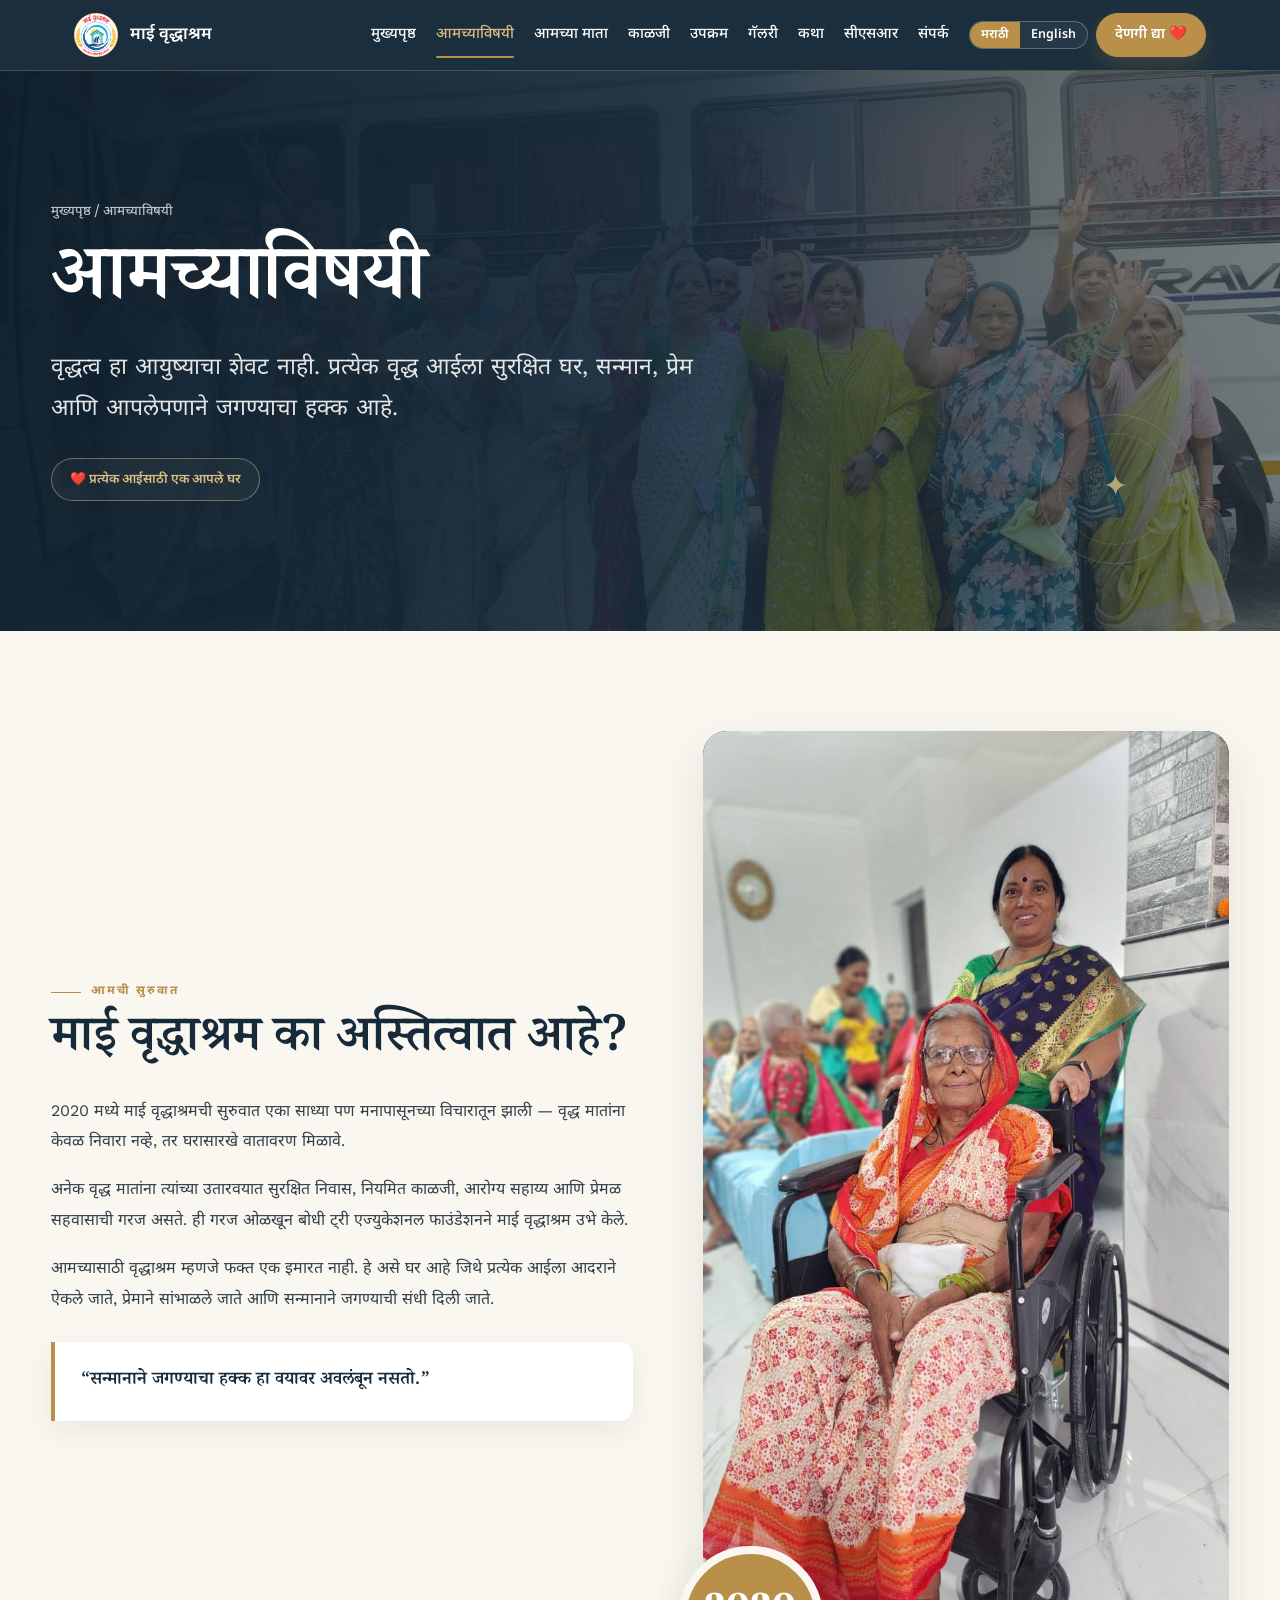
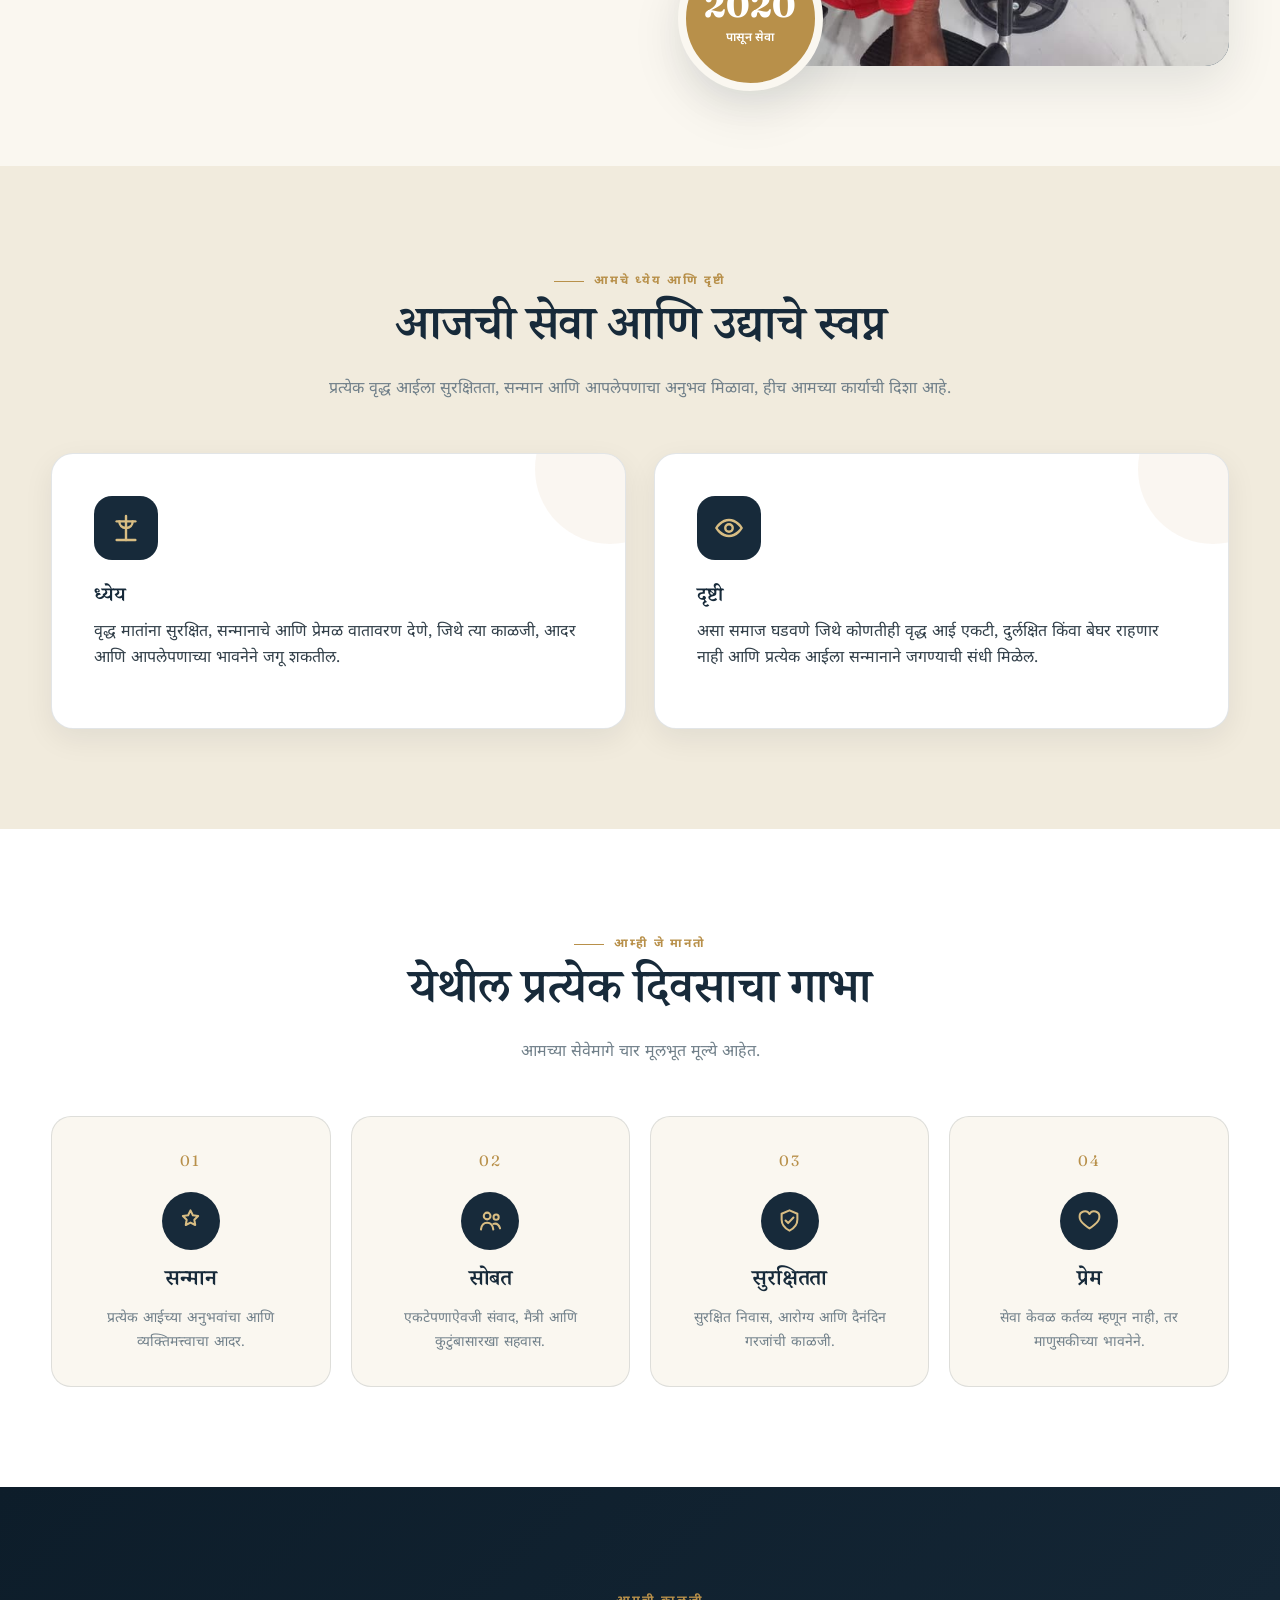
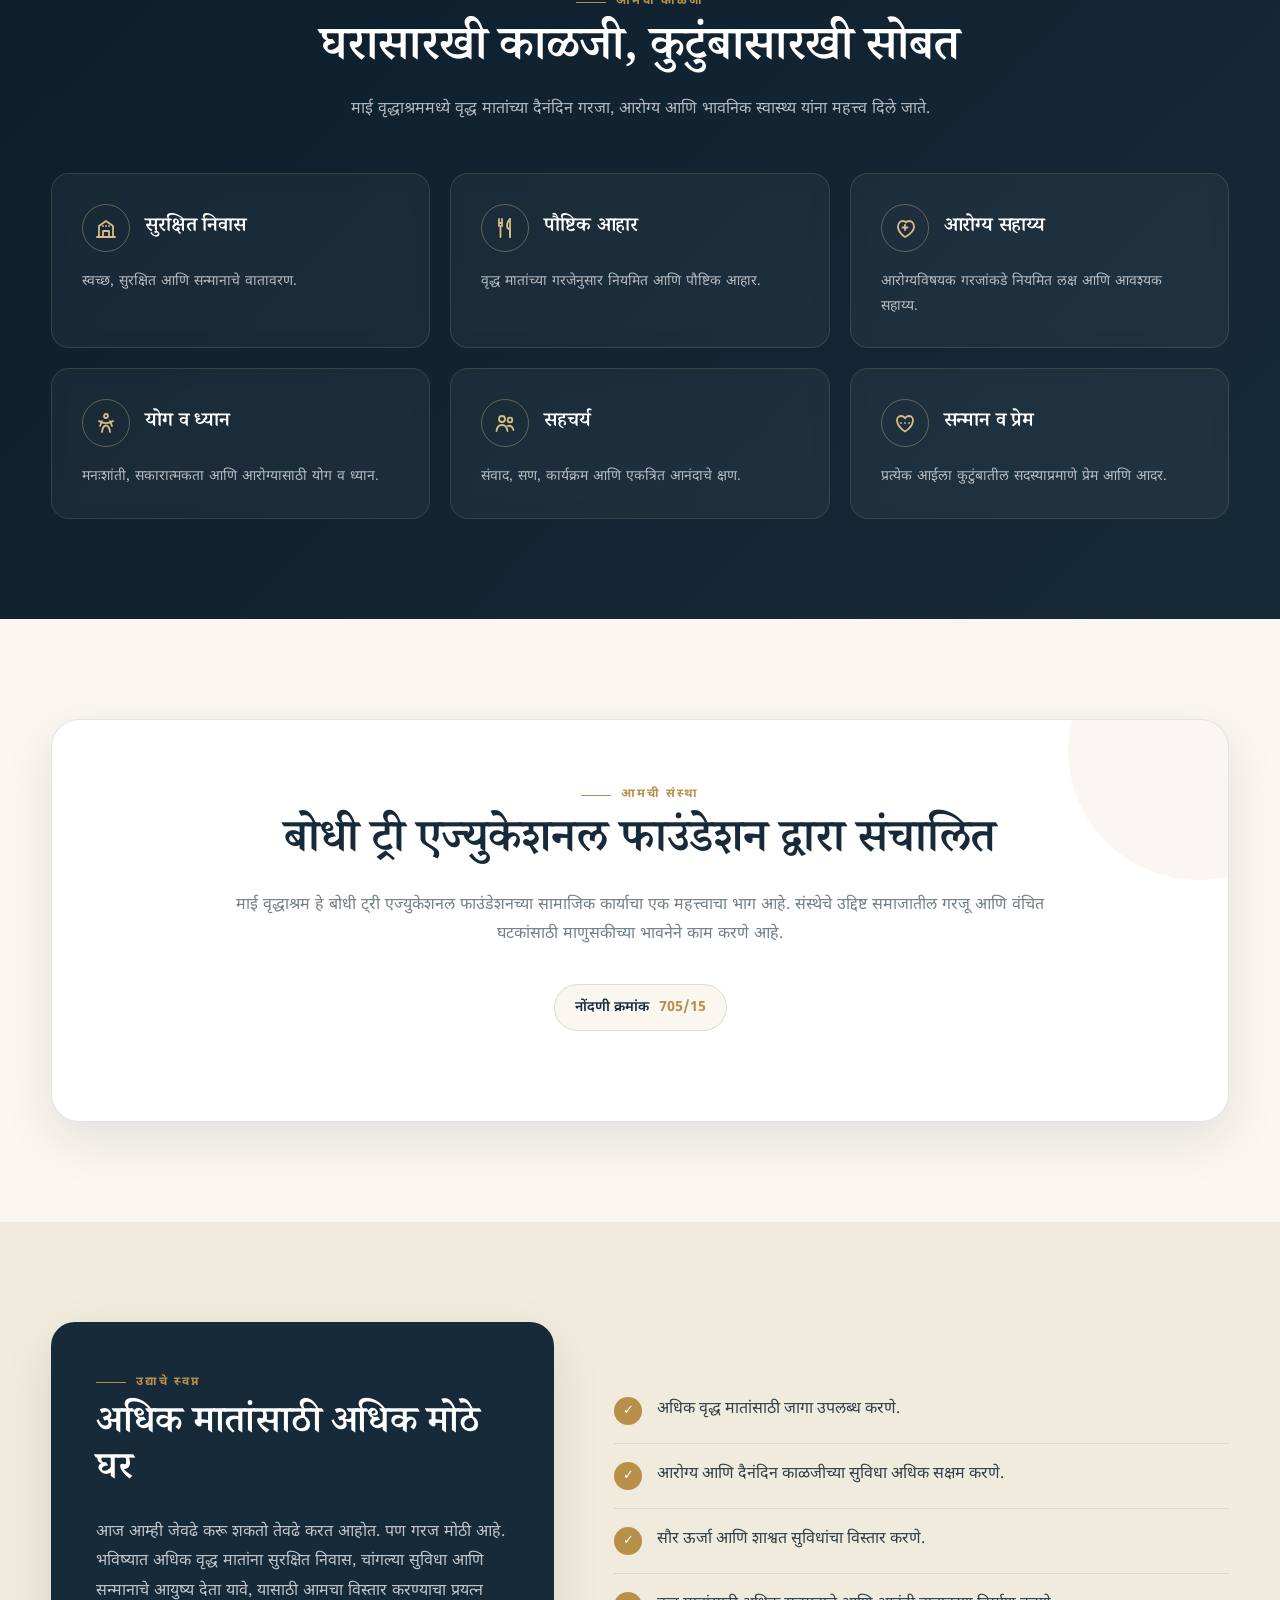
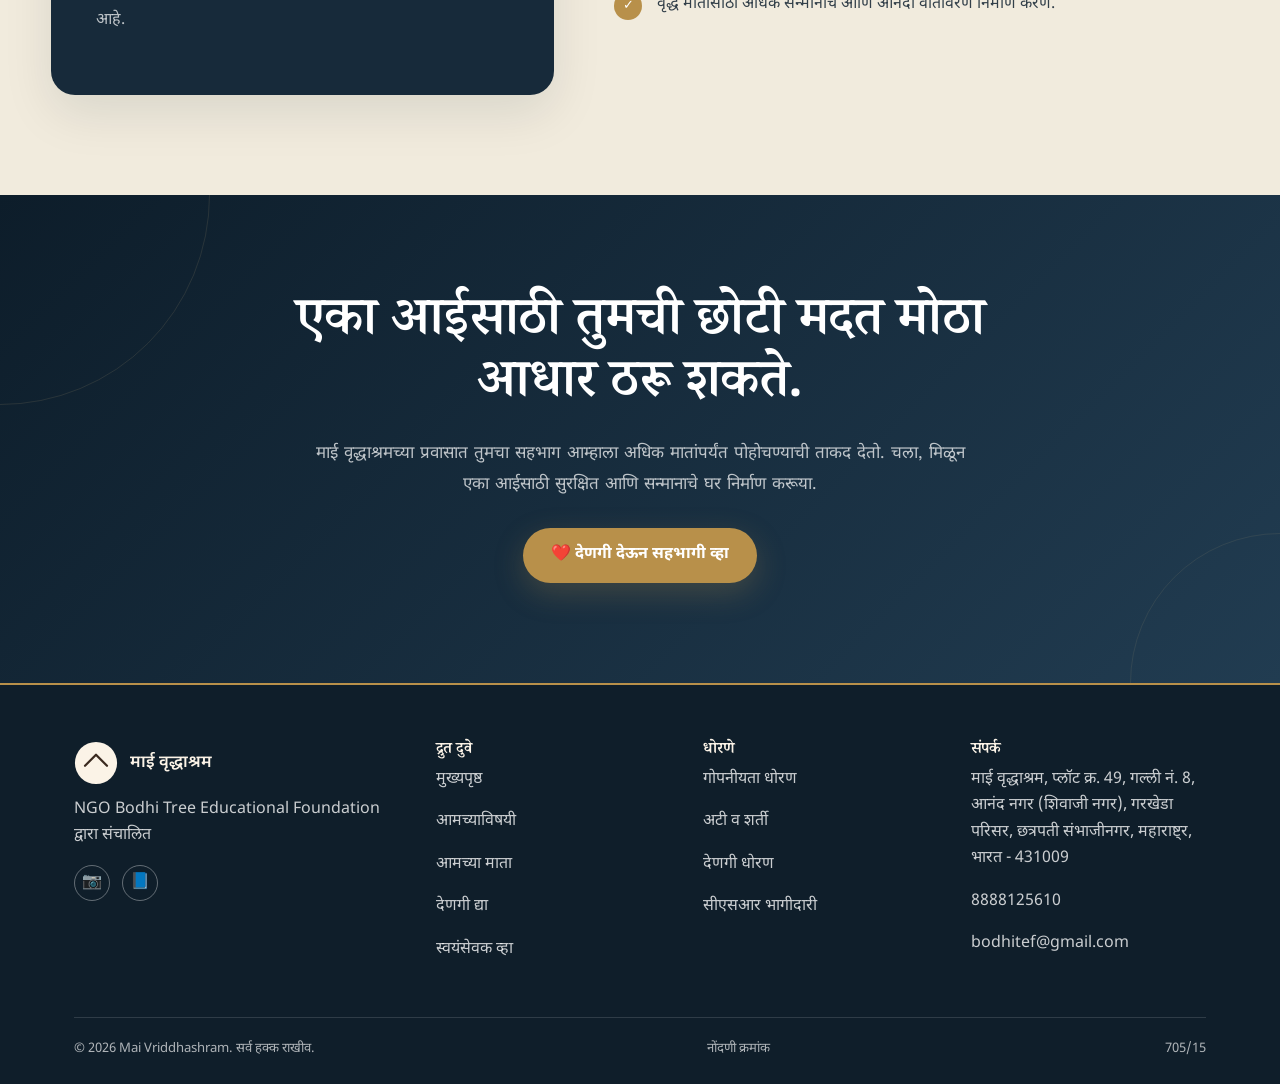
==== commit 3d3471ed: "Refactor SVG icons and style adjustments in about.html Updated SVG icons and adjusted styles for var" ====
--- a/about.html
+++ b/about.html
@@ -141,7 +141,7 @@
       rgba(23,42,58,.93) 48%,
       rgba(23,42,58,.55) 100%
     ),
-    url("imagesabout-hero..jpg") center/cover no-repeat;
+    url("images/about-hero.jpg") center/cover no-repeat;
 
   color:white;
 
@@ -587,22 +587,15 @@
   font-size:26px;
 
   font-weight:700;
-}
-
-.about-purpose-card h3{
-  margin:0 0 15px;
-
-  font-size:30px;
-}
-
-.about-purpose-card p{
-  margin:0;
-
-  color:var(--about-muted);
-
-  font-size:16px;
-
-  line-height:1.85;
+
+  line-height:0;
+}
+
+.about-purpose-icon svg{
+  width:32px;
+  height:32px;
+
+  display:block;
 }
 
 
@@ -676,6 +669,15 @@
   border-radius:50%;
 
   font-size:21px;
+
+  line-height:0;
+}
+
+.about-value-symbol svg{
+  width:27px;
+  height:27px;
+
+  display:block;
 }
 
 .about-value h3{
@@ -780,6 +782,15 @@
   font-size:18px;
 
   font-weight:700;
+
+  line-height:0;
+}
+
+.about-care-symbol svg{
+  width:24px;
+  height:24px;
+
+  display:block;
 }
 
 .about-care-card h3{
@@ -1239,6 +1250,21 @@
 
   .about-future-panel h2{
     font-size:31px;
+  }
+
+  .about-purpose-icon svg{
+    width:30px;
+    height:30px;
+  }
+
+  .about-value-symbol svg{
+    width:25px;
+    height:25px;
+  }
+
+  .about-care-symbol svg{
+    width:22px;
+    height:22px;
   }
 
 }
@@ -1504,8 +1530,22 @@
 
       <article class="about-purpose-card">
 
-        <div class="about-purpose-icon">
-          M
+        <div class="about-purpose-icon" aria-hidden="true">
+
+          <svg
+            viewBox="0 0 24 24"
+            fill="none"
+            stroke="currentColor"
+            stroke-width="1.8"
+            stroke-linecap="round"
+            stroke-linejoin="round"
+          >
+            <path d="M12 3v18"/>
+            <path d="M5 7h14"/>
+            <path d="M7 7c0 3 2 5 5 5s5-2 5-5"/>
+            <path d="M5 21h14"/>
+          </svg>
+
         </div>
 
         <h3
@@ -1530,8 +1570,20 @@
 
       <article class="about-purpose-card">
 
-        <div class="about-purpose-icon">
-          V
+        <div class="about-purpose-icon" aria-hidden="true">
+
+          <svg
+            viewBox="0 0 24 24"
+            fill="none"
+            stroke="currentColor"
+            stroke-width="1.8"
+            stroke-linecap="round"
+            stroke-linejoin="round"
+          >
+            <path d="M2.5 12s3.5-6 9.5-6 9.5 6 9.5 6-3.5 6-9.5 6-9.5-6-9.5-6z"/>
+            <circle cx="12" cy="12" r="2.8"/>
+          </svg>
+
         </div>
 
         <h3
@@ -1605,8 +1657,19 @@
           01
         </div>
 
-        <div class="about-value-symbol">
-          D
+        <div class="about-value-symbol" aria-hidden="true">
+
+          <svg
+            viewBox="0 0 24 24"
+            fill="none"
+            stroke="currentColor"
+            stroke-width="1.8"
+            stroke-linecap="round"
+            stroke-linejoin="round"
+          >
+            <path d="M12 3l2.1 4.3 4.7.7-3.4 3.3.8 4.7-4.2-2.2-4.2 2.2.8-4.7-3.4-3.3 4.7-.7L12 3z"/>
+          </svg>
+
         </div>
 
         <h3
@@ -1633,8 +1696,22 @@
           02
         </div>
 
-        <div class="about-value-symbol">
-          C
+        <div class="about-value-symbol" aria-hidden="true">
+
+          <svg
+            viewBox="0 0 24 24"
+            fill="none"
+            stroke="currentColor"
+            stroke-width="1.8"
+            stroke-linecap="round"
+            stroke-linejoin="round"
+          >
+            <circle cx="9" cy="8" r="3"/>
+            <circle cx="17" cy="9" r="2.3"/>
+            <path d="M3.5 20c.5-4 2.4-6 5.5-6s5 2 5.5 6"/>
+            <path d="M14.5 15c2.8-.8 5 .8 6 4"/>
+          </svg>
+
         </div>
 
         <h3
@@ -1661,8 +1738,20 @@
           03
         </div>
 
-        <div class="about-value-symbol">
-          S
+        <div class="about-value-symbol" aria-hidden="true">
+
+          <svg
+            viewBox="0 0 24 24"
+            fill="none"
+            stroke="currentColor"
+            stroke-width="1.8"
+            stroke-linecap="round"
+            stroke-linejoin="round"
+          >
+            <path d="M12 3l7 3v5c0 4.5-2.8 7.8-7 10-4.2-2.2-7-5.5-7-10V6l7-3z"/>
+            <path d="M8.5 12l2.3 2.3 4.7-5"/>
+          </svg>
+
         </div>
 
         <h3
@@ -1689,8 +1778,19 @@
           04
         </div>
 
-        <div class="about-value-symbol">
-          L
+        <div class="about-value-symbol" aria-hidden="true">
+
+          <svg
+            viewBox="0 0 24 24"
+            fill="none"
+            stroke="currentColor"
+            stroke-width="1.8"
+            stroke-linecap="round"
+            stroke-linejoin="round"
+          >
+            <path d="M20.8 8.8c0 5.2-8.8 10.2-8.8 10.2S3.2 14 3.2 8.8A4.7 4.7 0 0 1 12 6.2a4.7 4.7 0 0 1 8.8 2.6z"/>
+          </svg>
+
         </div>
 
         <h3
@@ -1763,8 +1863,22 @@
 
         <div class="about-care-top">
 
-          <div class="about-care-symbol">
-            H
+          <div class="about-care-symbol" aria-hidden="true">
+
+            <svg
+              viewBox="0 0 24 24"
+              fill="none"
+              stroke="currentColor"
+              stroke-width="1.8"
+              stroke-linecap="round"
+              stroke-linejoin="round"
+            >
+              <path d="M3 21h18"/>
+              <path d="M5 21V10l7-5 7 5v11"/>
+              <path d="M9 21v-6h6v6"/>
+              <path d="M9 10h.01M12 10h.01M15 10h.01"/>
+            </svg>
+
           </div>
 
           <h3
@@ -1791,8 +1905,24 @@
 
         <div class="about-care-top">
 
-          <div class="about-care-symbol">
-            F
+          <div class="about-care-symbol" aria-hidden="true">
+
+            <svg
+              viewBox="0 0 24 24"
+              fill="none"
+              stroke="currentColor"
+              stroke-width="1.8"
+              stroke-linecap="round"
+              stroke-linejoin="round"
+            >
+              <path d="M6 3v7"/>
+              <path d="M9 3v7"/>
+              <path d="M6 7h3"/>
+              <path d="M7.5 10v11"/>
+              <path d="M17 3c-2 2-3 4.5-3 7 0 1.8 1 3 3 3v8"/>
+              <path d="M17 3v18"/>
+            </svg>
+
           </div>
 
           <h3
@@ -1819,8 +1949,21 @@
 
         <div class="about-care-top">
 
-          <div class="about-care-symbol">
-            H
+          <div class="about-care-symbol" aria-hidden="true">
+
+            <svg
+              viewBox="0 0 24 24"
+              fill="none"
+              stroke="currentColor"
+              stroke-width="1.8"
+              stroke-linecap="round"
+              stroke-linejoin="round"
+            >
+              <path d="M12 21s-7-4.4-7-10.2C5 7.6 7 5 10 5c1.2 0 2.3.5 3 1.5C13.7 5.5 14.8 5 16 5c3 0 5 2.6 5 5.8C21 16.6 12 21 12 21z"/>
+              <path d="M12 9v5"/>
+              <path d="M9.5 11.5h5"/>
+            </svg>
+
           </div>
 
           <h3
@@ -1847,8 +1990,22 @@
 
         <div class="about-care-top">
 
-          <div class="about-care-symbol">
-            Y
+          <div class="about-care-symbol" aria-hidden="true">
+
+            <svg
+              viewBox="0 0 24 24"
+              fill="none"
+              stroke="currentColor"
+              stroke-width="1.8"
+              stroke-linecap="round"
+              stroke-linejoin="round"
+            >
+              <circle cx="12" cy="5" r="2"/>
+              <path d="M8 21c.5-4 1.8-6.5 4-6.5s3.5 2.5 4 6.5"/>
+              <path d="M5 10c2 1.5 4.2 2.2 7 2.2s5-.7 7-2.2"/>
+              <path d="M8 10l-2 5M16 10l2 5"/>
+            </svg>
+
           </div>
 
           <h3
@@ -1875,8 +2032,22 @@
 
         <div class="about-care-top">
 
-          <div class="about-care-symbol">
-            C
+          <div class="about-care-symbol" aria-hidden="true">
+
+            <svg
+              viewBox="0 0 24 24"
+              fill="none"
+              stroke="currentColor"
+              stroke-width="1.8"
+              stroke-linecap="round"
+              stroke-linejoin="round"
+            >
+              <circle cx="9" cy="8" r="3"/>
+              <circle cx="17" cy="9" r="2.3"/>
+              <path d="M3.5 20c.5-4 2.4-6 5.5-6s5 2 5.5 6"/>
+              <path d="M14.5 15c2.8-.8 5 .8 6 4"/>
+            </svg>
+
           </div>
 
           <h3
@@ -1903,8 +2074,20 @@
 
         <div class="about-care-top">
 
-          <div class="about-care-symbol">
-          R
+          <div class="about-care-symbol" aria-hidden="true">
+
+            <svg
+              viewBox="0 0 24 24"
+              fill="none"
+              stroke="currentColor"
+              stroke-width="1.8"
+              stroke-linecap="round"
+              stroke-linejoin="round"
+            >
+              <path d="M12 20.5S4 15.8 4 9.2C4 6.8 5.8 5 8.2 5c1.7 0 3.1.9 3.8 2.2C12.7 5.9 14.1 5 15.8 5 18.2 5 20 6.8 20 9.2c0 6.6-8 11.3-8 11.3z"/>
+              <path d="M8 12h.01M12 12h.01M16 12h.01"/>
+            </svg>
+
           </div>
 
           <h3
